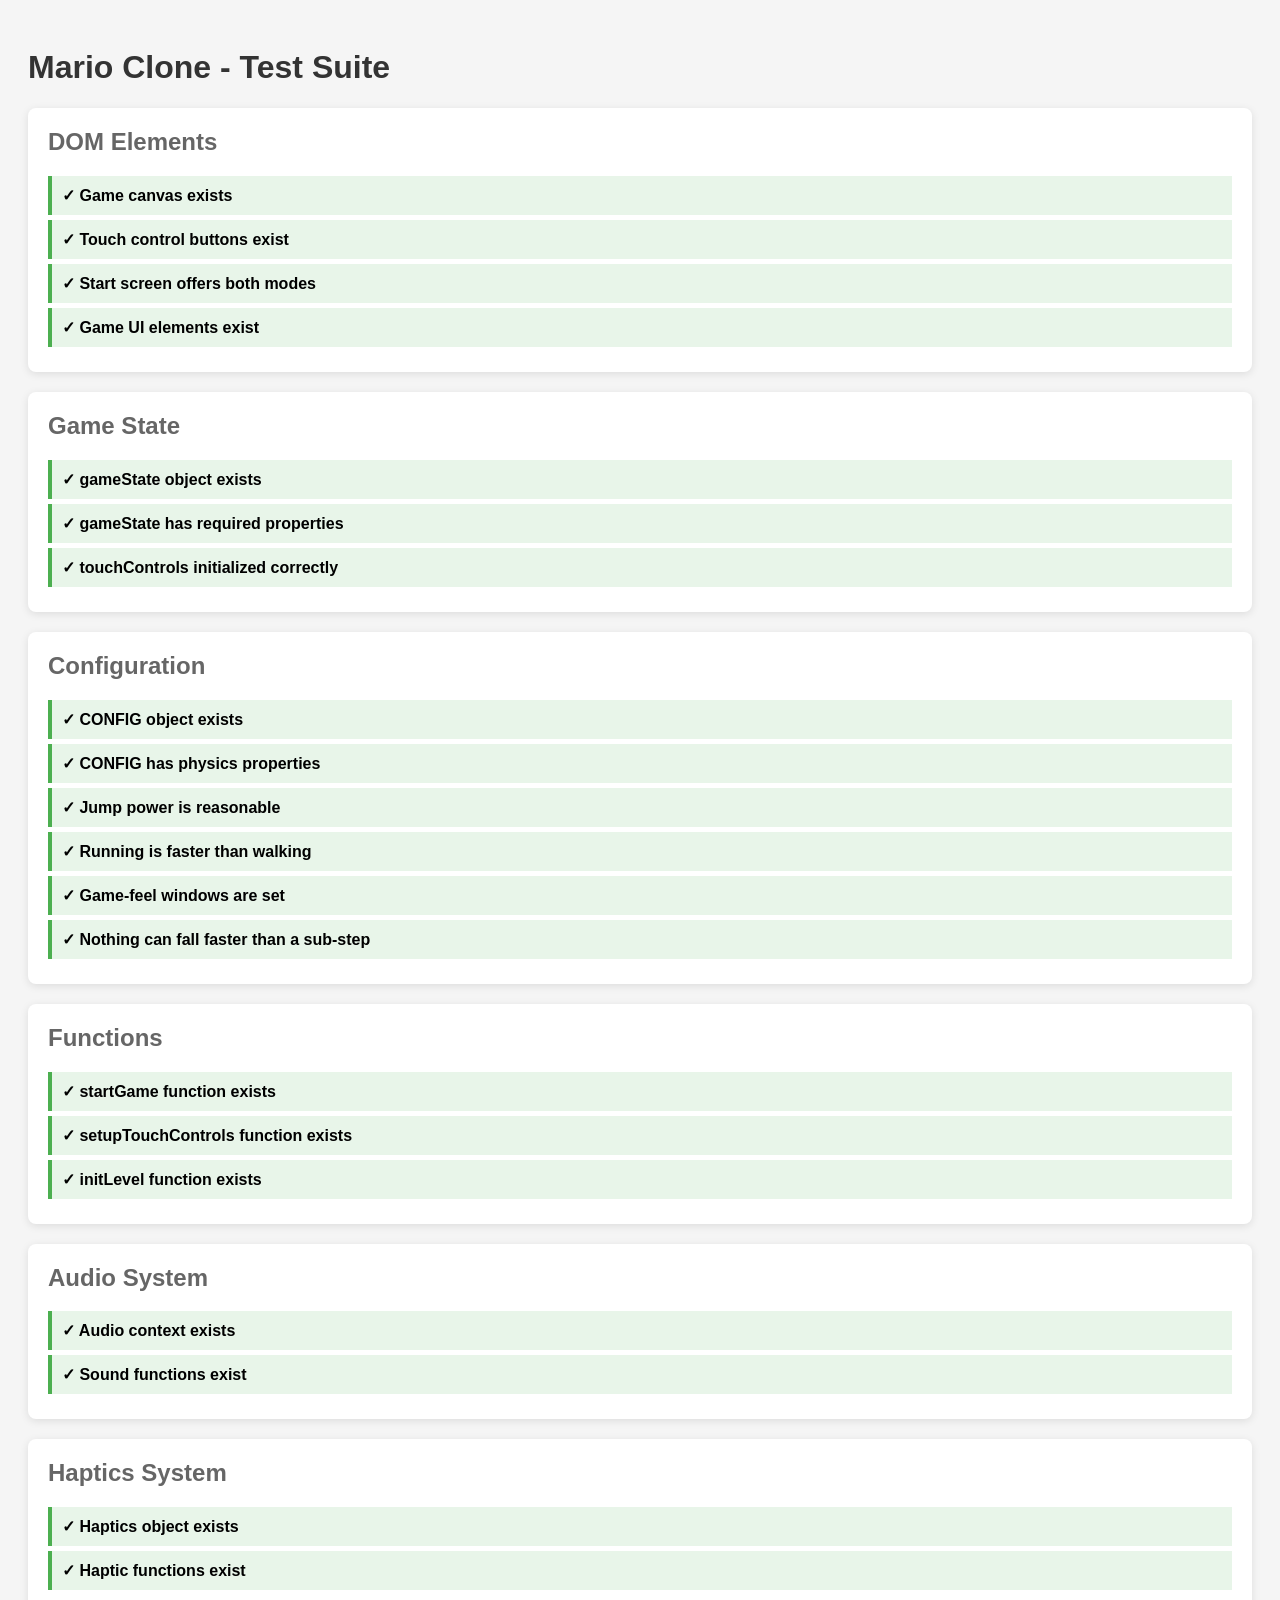
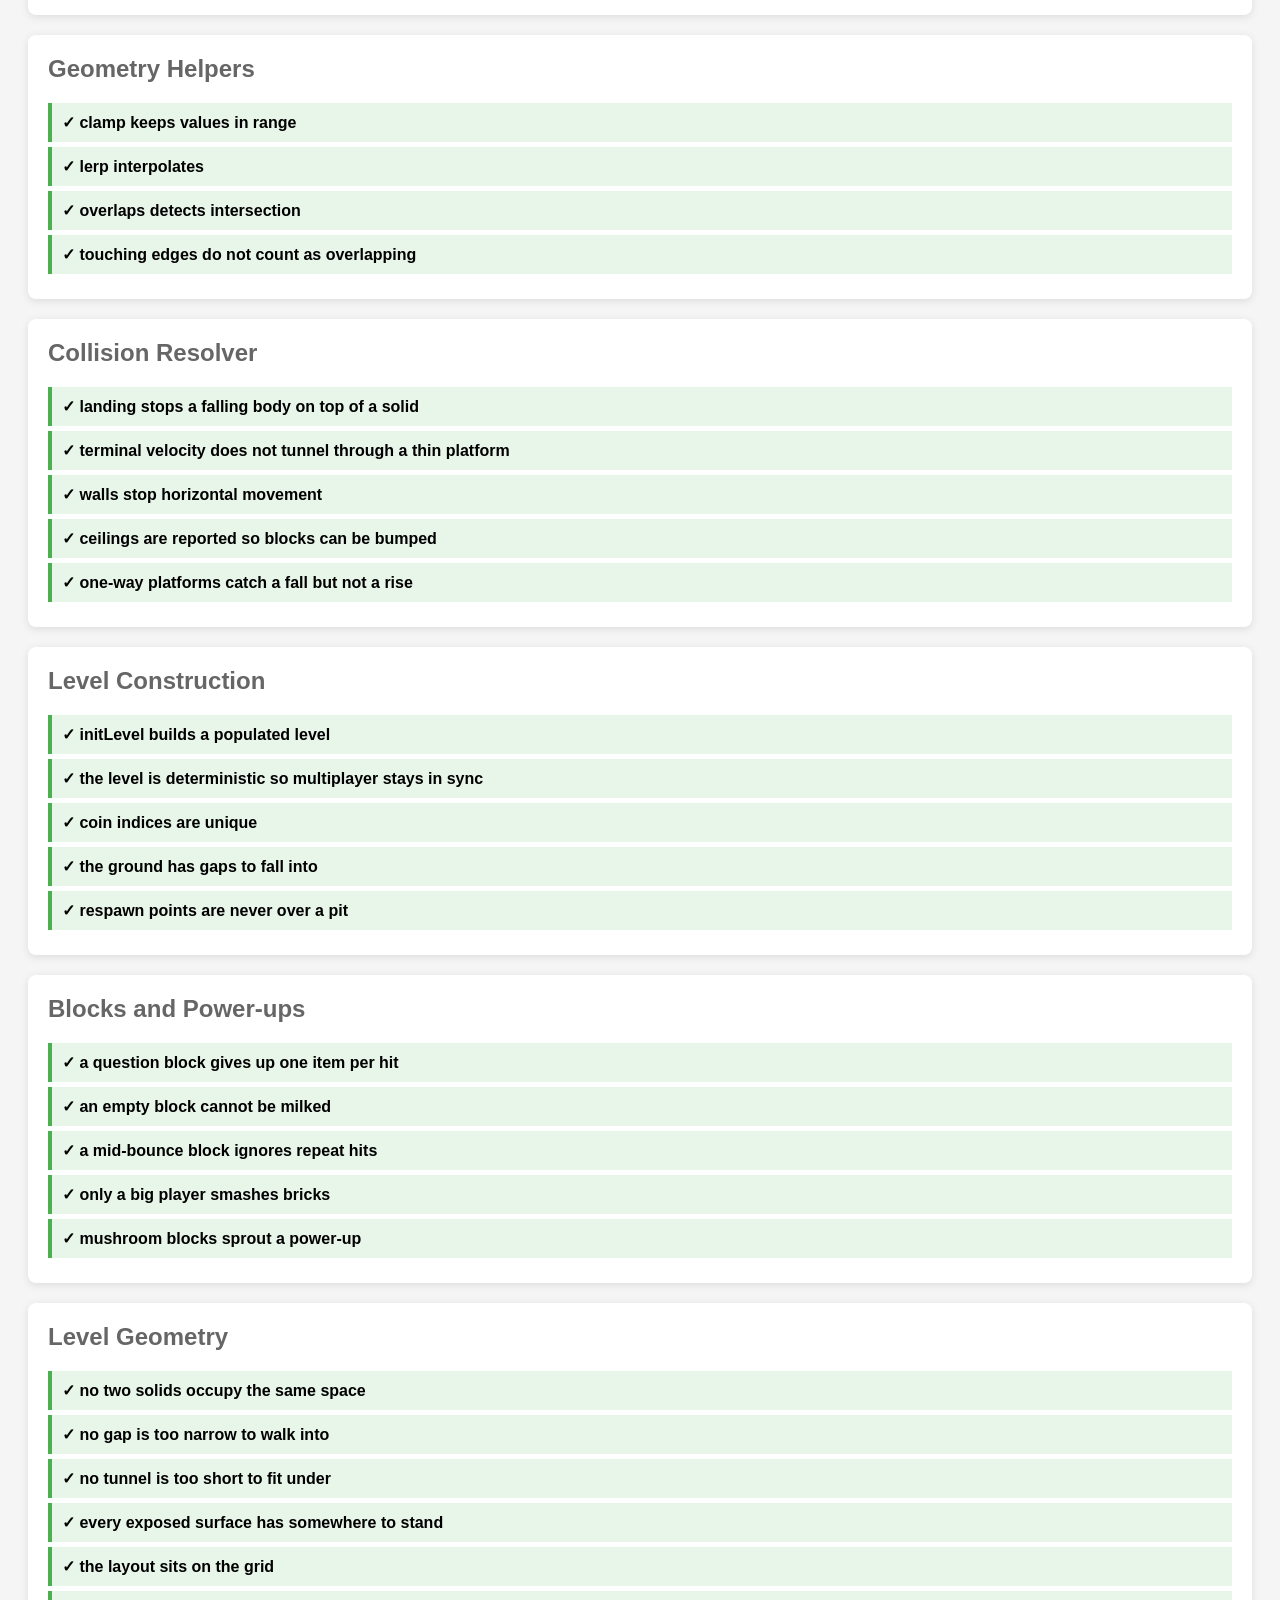
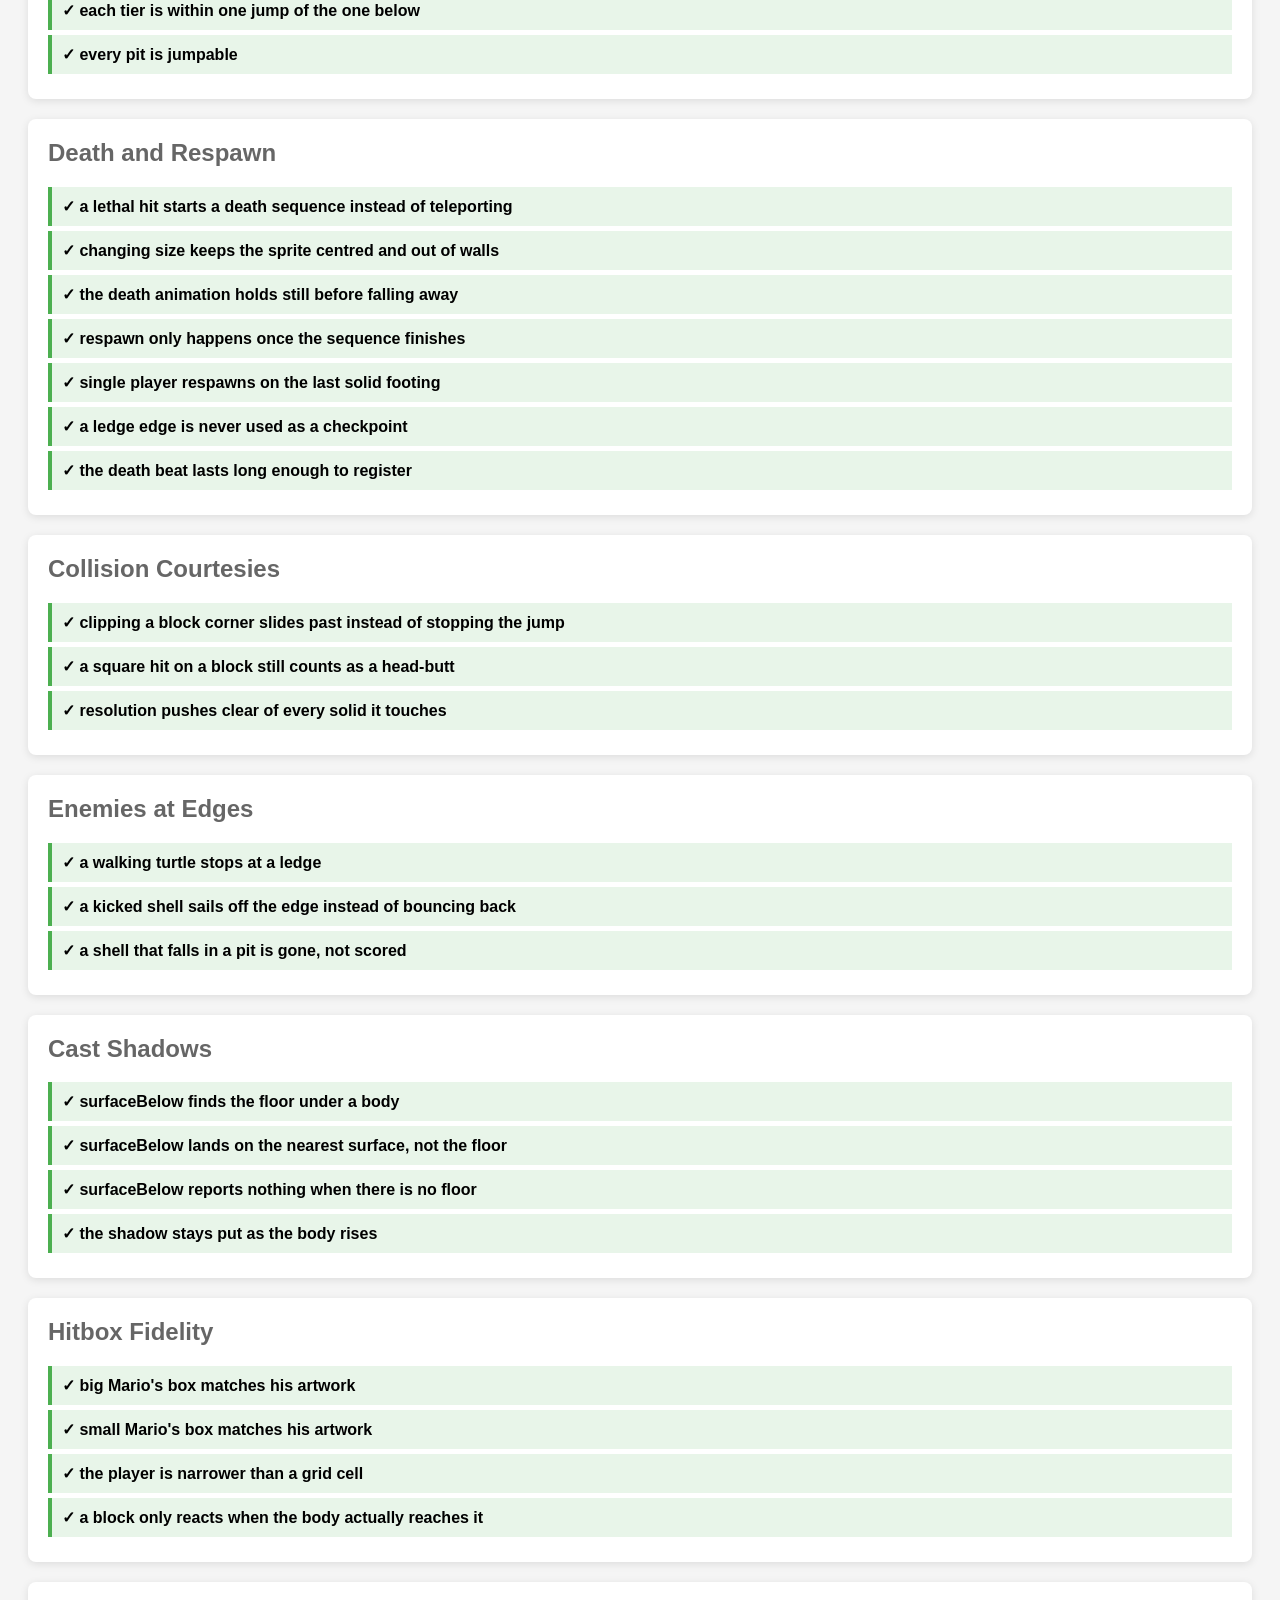
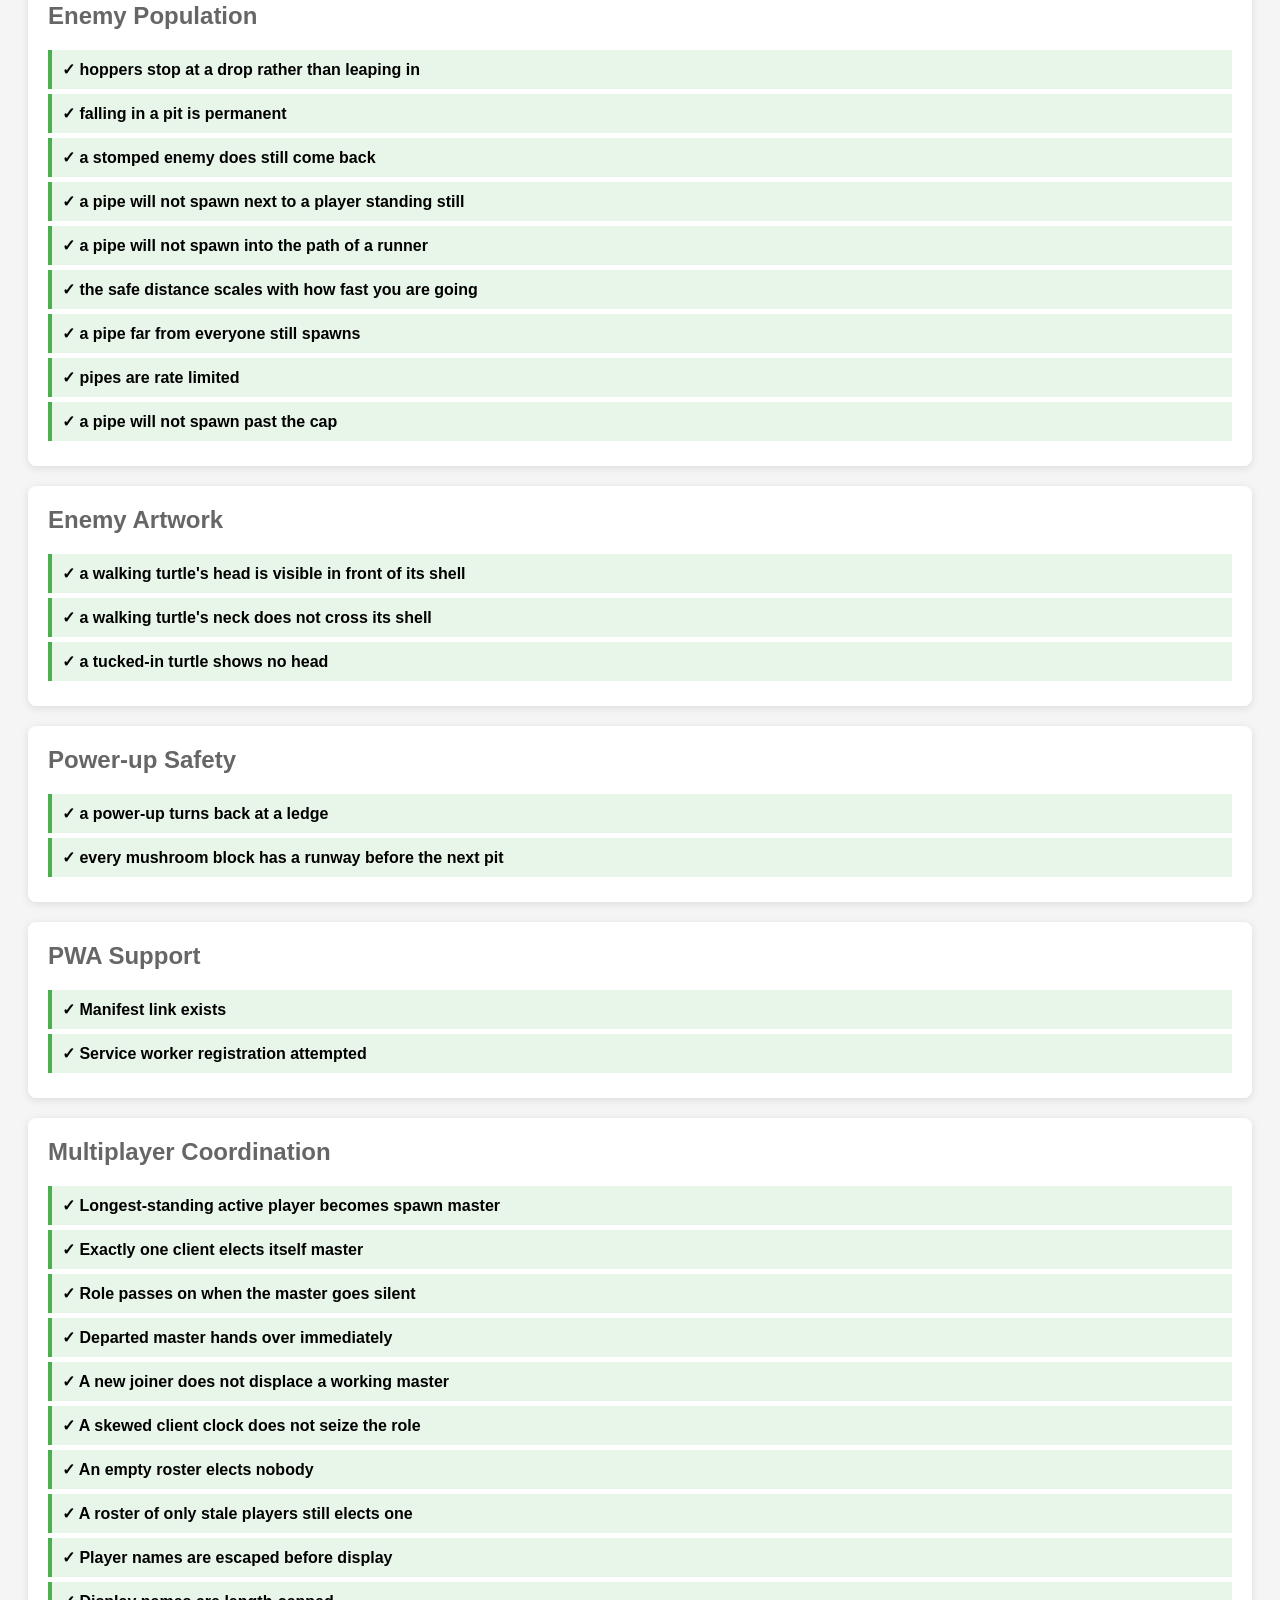
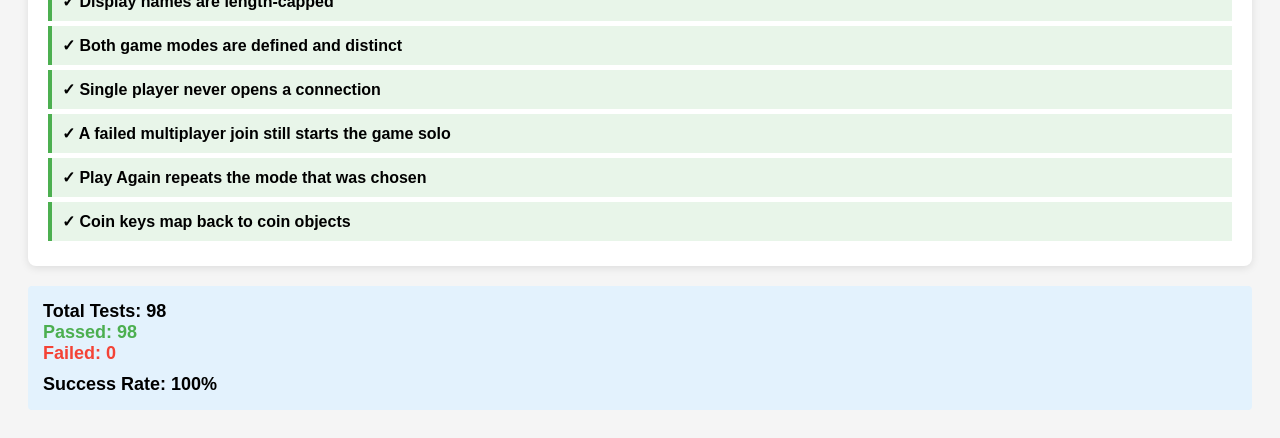
==== tests.html @ b7ccd1d7 "Choose single player or multiplayer on the start screen The game always tried to join a session when" ====
<!DOCTYPE html>
<html lang="en">
<head>
    <meta charset="UTF-8">
    <meta name="viewport" content="width=device-width, initial-scale=1.0">
    <title>Mario Clone - Tests</title>
    <link rel="manifest" href="manifest.json">
    <style>
        body {
            font-family: Arial, sans-serif;
            padding: 20px;
            background: #f5f5f5;
        }
        .test-suite {
            background: white;
            border-radius: 8px;
            padding: 20px;
            margin-bottom: 20px;
            box-shadow: 0 2px 8px rgba(0,0,0,0.1);
        }
        .test-case {
            padding: 10px;
            margin: 5px 0;
            border-left: 4px solid #ccc;
            background: #f9f9f9;
        }
        .test-case.pass {
            border-left-color: #4caf50;
            background: #e8f5e9;
        }
        .test-case.fail {
            border-left-color: #f44336;
            background: #ffebee;
        }
        .test-case.pending {
            border-left-color: #ff9800;
            background: #fff3e0;
        }
        h1 { color: #333; }
        h2 { color: #666; margin-top: 0; }
        .summary {
            font-size: 18px;
            font-weight: bold;
            margin-top: 20px;
            padding: 15px;
            background: #e3f2fd;
            border-radius: 4px;
        }
        .error-details {
            color: #c62828;
            font-size: 12px;
            margin-top: 5px;
            font-family: monospace;
        }
    </style>
</head>
<body>
    <h1>Mario Clone - Test Suite</h1>
    <div id="test-results"></div>

    <script>
        const testResults = [];

        class TestRunner {
            constructor(suiteName) {
                this.suiteName = suiteName;
                this.tests = [];
            }

            test(name, fn) {
                this.tests.push({ name, fn });
            }

            async run() {
                console.log(`\n=== Running ${this.suiteName} ===`);
                const results = [];

                for (const test of this.tests) {
                    try {
                        await test.fn();
                        results.push({ name: test.name, status: 'pass' });
                        console.log(`✓ ${test.name}`);
                    } catch (error) {
                        results.push({ name: test.name, status: 'fail', error: error.message });
                        console.error(`✗ ${test.name}: ${error.message}`);
                    }
                }

                return { suite: this.suiteName, results };
            }
        }

        function assert(condition, message) {
            if (!condition) {
                throw new Error(message || 'Assertion failed');
            }
        }

        function assertEqual(actual, expected, message) {
            if (actual !== expected) {
                throw new Error(message || `Expected ${expected}, got ${actual}`);
            }
        }

        // Test Suite 1: DOM Elements
        const domTests = new TestRunner('DOM Elements');

        domTests.test('Game canvas exists', () => {
            const canvas = document.getElementById('gameCanvas');
            assert(canvas, 'Canvas element not found');
            assert(canvas.tagName === 'CANVAS', 'Element is not a canvas');
        });

        domTests.test('Touch control buttons exist', () => {
            const leftBtn = document.getElementById('btn-left');
            const rightBtn = document.getElementById('btn-right');
            const jumpBtn = document.getElementById('btn-jump');

            assert(leftBtn, 'Left button not found');
            assert(rightBtn, 'Right button not found');
            assert(jumpBtn, 'Jump button not found');
        });

        domTests.test('Start screen offers both modes', () => {
            const startScreen = document.getElementById('start-screen');
            const multiplayerBtn = document.getElementById('multiplayer-btn');
            const singlePlayerBtn = document.getElementById('single-player-btn');

            assert(startScreen, 'Start screen not found');
            assert(multiplayerBtn, 'Multiplayer button not found');
            assert(singlePlayerBtn, 'Single player button not found');
        });

        domTests.test('Game UI elements exist', () => {
            const score = document.getElementById('score');
            const coins = document.getElementById('coins');
            const lives = document.getElementById('lives');

            assert(score, 'Score element not found');
            assert(coins, 'Coins element not found');
            assert(lives, 'Lives element not found');
        });

        // Test Suite 2: Game State
        const gameStateTests = new TestRunner('Game State');

        gameStateTests.test('gameState object exists', () => {
            assert(typeof gameState !== 'undefined', 'gameState not defined');
            assert(typeof gameState === 'object', 'gameState is not an object');
        });

        gameStateTests.test('gameState has required properties', () => {
            assert('running' in gameState, 'gameState missing running property');
            assert('score' in gameState, 'gameState missing score property');
            assert('coins' in gameState, 'gameState missing coins property');
            assert('lives' in gameState, 'gameState missing lives property');
            assert('touchControls' in gameState, 'gameState missing touchControls property');
        });

        gameStateTests.test('touchControls initialized correctly', () => {
            assert('left' in gameState.touchControls, 'touchControls missing left');
            assert('right' in gameState.touchControls, 'touchControls missing right');
            assert('jump' in gameState.touchControls, 'touchControls missing jump');
        });

        // Test Suite 3: Configuration
        const configTests = new TestRunner('Configuration');

        configTests.test('CONFIG object exists', () => {
            assert(typeof CONFIG !== 'undefined', 'CONFIG not defined');
        });

        configTests.test('CONFIG has physics properties', () => {
            assert('GRAVITY' in CONFIG, 'CONFIG missing GRAVITY');
            assert('JUMP_POWER' in CONFIG, 'CONFIG missing JUMP_POWER');
            assert('MOVE_SPEED' in CONFIG, 'CONFIG missing MOVE_SPEED');
        });

        configTests.test('Jump power is reasonable', () => {
            assert(CONFIG.JUMP_POWER < 0, 'Jump power should be negative');
            assert(CONFIG.JUMP_POWER >= -15, 'Jump power too large');
        });

        configTests.test('Running is faster than walking', () => {
            assert(CONFIG.RUN_SPEED > CONFIG.MOVE_SPEED, 'RUN_SPEED should exceed MOVE_SPEED');
        });

        configTests.test('Game-feel windows are set', () => {
            assert(CONFIG.COYOTE_TIME > 0, 'CONFIG missing coyote time');
            assert(CONFIG.JUMP_BUFFER > 0, 'CONFIG missing jump buffer');
            assert(CONFIG.JUMP_CUT > 0 && CONFIG.JUMP_CUT < 1, 'JUMP_CUT should be a fraction');
        });

        configTests.test('Nothing can fall faster than a sub-step', () => {
            // Sub-stepped movement is what stops entities tunnelling through
            // thin platforms, so terminal velocity must stay within reach of it.
            assert(CONFIG.MAX_FALL_SPEED > 0, 'MAX_FALL_SPEED must be positive');
            assert(CONFIG.MAX_FALL_SPEED < 100, 'MAX_FALL_SPEED implausibly large');
        });

        // Test Suite 4: Functions
        const functionTests = new TestRunner('Functions');

        functionTests.test('startGame function exists', () => {
            assert(typeof startGame === 'function', 'startGame is not a function');
        });

        functionTests.test('setupTouchControls function exists', () => {
            assert(typeof setupTouchControls === 'function', 'setupTouchControls is not a function');
        });

        functionTests.test('initLevel function exists', () => {
            assert(typeof initLevel === 'function', 'initLevel is not a function');
        });

        // Test Suite 5: Audio
        const audioTests = new TestRunner('Audio System');

        audioTests.test('Audio context exists', () => {
            assert(typeof audioContext !== 'undefined', 'audioContext not defined');
        });

        audioTests.test('Sound functions exist', () => {
            assert(typeof sounds === 'object', 'sounds object not found');
            assert(typeof sounds.jump === 'function', 'jump sound not found');
            assert(typeof sounds.coin === 'function', 'coin sound not found');
        });

        // Test Suite 6: Haptics
        const hapticTests = new TestRunner('Haptics System');

        hapticTests.test('Haptics object exists', () => {
            assert(typeof haptics === 'object', 'haptics object not found');
        });

        hapticTests.test('Haptic functions exist', () => {
            assert(typeof haptics.light === 'function', 'light haptic not found');
            assert(typeof haptics.medium === 'function', 'medium haptic not found');
            assert(typeof haptics.heavy === 'function', 'heavy haptic not found');
        });

        // Test Suite 7: Geometry helpers
        const mathTests = new TestRunner('Geometry Helpers');

        mathTests.test('clamp keeps values in range', () => {
            assertEqual(clamp(5, 0, 10), 5);
            assertEqual(clamp(-5, 0, 10), 0);
            assertEqual(clamp(15, 0, 10), 10);
        });

        mathTests.test('lerp interpolates', () => {
            assertEqual(lerp(0, 10, 0), 0);
            assertEqual(lerp(0, 10, 1), 10);
            assertEqual(lerp(0, 10, 0.5), 5);
        });

        mathTests.test('overlaps detects intersection', () => {
            const a = { x: 0, y: 0, width: 10, height: 10 };
            assert(overlaps(a, { x: 5, y: 5, width: 10, height: 10 }), 'should overlap');
            assert(!overlaps(a, { x: 20, y: 0, width: 10, height: 10 }), 'should not overlap');
        });

        mathTests.test('touching edges do not count as overlapping', () => {
            // Standing flush against a wall must not read as being inside it.
            const a = { x: 0, y: 0, width: 10, height: 10 };
            assert(!overlaps(a, { x: 10, y: 0, width: 10, height: 10 }), 'flush edges overlap');
        });

        // Test Suite 8: Collision resolver
        const collisionTests = new TestRunner('Collision Resolver');

        const makeSolid = (x, y, w, h, oneWay = false) => ({ x, y, width: w, height: h, oneWay });
        const makeBody = (x, y, vx, vy) => ({
            x, y, width: 20, height: 20, velocityX: vx, velocityY: vy, onGround: false,
        });

        collisionTests.test('landing stops a falling body on top of a solid', () => {
            const floor = makeSolid(0, 100, 200, 20);
            const body = makeBody(50, 60, 0, 30);
            moveAndCollide(body, { solids: [floor] });
            assertEqual(body.y + body.height, 100, 'body should rest on the floor');
            assertEqual(body.velocityY, 0, 'vertical speed should be cancelled');
            assert(body.onGround, 'body should report standing');
        });

        collisionTests.test('terminal velocity does not tunnel through a thin platform', () => {
            // Falling far faster than the platform is thick: the sub-stepped
            // resolver has to catch it rather than skip past it.
            const thin = makeSolid(0, 300, 200, 8);
            const body = makeBody(50, 0, 0, 0);
            for (let i = 0; i < 60 && !body.onGround; i++) {
                body.velocityY = CONFIG.MAX_FALL_SPEED * 4;
                moveAndCollide(body, { solids: [thin] });
            }
            assert(body.onGround, 'body never landed');
            assertEqual(body.y + body.height, 300, 'body fell straight through');
        });

        collisionTests.test('walls stop horizontal movement', () => {
            const wall = makeSolid(100, 0, 20, 200);
            const body = makeBody(50, 50, 0, 0);
            let hit;
            for (let i = 0; i < 20; i++) {
                body.velocityX = 6;
                hit = moveAndCollide(body, { solids: [wall] });
            }
            assertEqual(hit.hitWall, 1, 'should report a right-hand wall hit');
            assertEqual(body.x + body.width, 100, 'body should stop at the wall');
        });

        collisionTests.test('ceilings are reported so blocks can be bumped', () => {
            const ceiling = makeSolid(0, 0, 200, 20);
            const body = makeBody(50, 40, 0, -30);
            const hit = moveAndCollide(body, { solids: [ceiling] });
            assert(hit.ceiling === ceiling, 'ceiling not reported');
            assertEqual(body.y, 20, 'body should be pushed below the ceiling');
        });

        collisionTests.test('one-way platforms catch a fall but not a rise', () => {
            const cloud = makeSolid(0, 100, 200, 10, true);

            const rising = makeBody(50, 150, 0, 0);
            for (let i = 0; i < 10; i++) {
                rising.velocityY = -12;
                moveAndCollide(rising, { solids: [cloud] });
            }
            assert(rising.y + rising.height < 100, 'rising body should pass through');

            const falling = makeBody(50, 40, 0, 0);
            for (let i = 0; i < 20 && !falling.onGround; i++) {
                falling.velocityY = 12;
                moveAndCollide(falling, { solids: [cloud] });
            }
            assertEqual(falling.y + falling.height, 100, 'falling body should land on it');
        });

        // Test Suite 9: Level construction
        const levelTests = new TestRunner('Level Construction');

        levelTests.test('initLevel builds a populated level', () => {
            initLevel();
            assert(platforms.length > 10, 'not enough platforms');
            assert(blocks.length > 0, 'no blocks');
            assert(coins.length > 0, 'no coins');
            assert(portals.length > 0, 'no enemy pipes');
            assert(enemies.length > 0, 'no enemies in single player');
            assert(flagpole, 'no flagpole in single player');
        });

        levelTests.test('the level is deterministic so multiplayer stays in sync', () => {
            initLevel();
            const first = coins.map(c => `${Math.round(c.x)},${Math.round(c.y)}`).join('|');
            initLevel();
            const second = coins.map(c => `${Math.round(c.x)},${Math.round(c.y)}`).join('|');
            assertEqual(first, second, 'coin layout differs between builds');
        });

        levelTests.test('coin indices are unique', () => {
            initLevel();
            const seen = new Set(coins.map(c => c.index));
            assertEqual(seen.size, coins.length, 'duplicate coin indices would break Firebase claims');
        });

        levelTests.test('the ground has gaps to fall into', () => {
            initLevel();
            const ground = platforms.filter(p => p.variant === 'ground').sort((a, b) => a.x - b.x);
            assert(ground.length > 1, 'ground should be split into segments');
            const hasGap = ground.some((seg, i) => i > 0 && seg.x > ground[i - 1].x + ground[i - 1].width);
            assert(hasGap, 'no pits found in the level');
        });

        levelTests.test('respawn points are never over a pit', () => {
            initLevel();
            for (let i = 0; i < 40; i++) {
                const spot = player.getRandomRespawnLocation();
                const supported = platforms.some(p =>
                    spot.x + player.width > p.x && spot.x < p.x + p.width && p.y >= spot.y);
                assert(supported, `respawn at ${Math.round(spot.x)} has nothing below it`);
            }
        });

        // Test Suite 10: Blocks and power-ups
        const blockTests = new TestRunner('Blocks and Power-ups');

        blockTests.test('a question block gives up one item per hit', () => {
            initLevel();
            const block = new Block(0, 0, 'question', 'coin', 2);
            const big = { health: 2 };
            block.onBump(big);
            assertEqual(block.count, 1, 'first hit should spend one item');
            block.bump = 0; block.bumpVelocity = 0;   // let the animation finish
            block.onBump(big);
            assertEqual(block.count, 0, 'second hit should empty it');
            assert(block.used, 'an empty block should look spent');
        });

        blockTests.test('an empty block cannot be milked', () => {
            const block = new Block(0, 0, 'question', 'coin', 1);
            const big = { health: 2 };
            block.onBump(big);
            block.bump = 0; block.bumpVelocity = 0;
            const before = gameState.score;
            block.onBump(big);
            assertEqual(gameState.score, before, 'a spent block still paid out');
        });

        blockTests.test('a mid-bounce block ignores repeat hits', () => {
            const block = new Block(0, 0, 'question', 'coin', 3);
            const big = { health: 2 };
            block.onBump(big);
            block.onBump(big);            // same jump, no animation reset
            assertEqual(block.count, 2, 'one jump should count as one hit');
        });

        blockTests.test('only a big player smashes bricks', () => {
            const brick = new Block(0, 0, 'brick', null);
            brick.onBump({ health: 1 });
            assert(!brick.destroyed, 'small player should not smash a brick');
            brick.bump = 0; brick.bumpVelocity = 0;
            brick.onBump({ health: 2 });
            assert(brick.destroyed, 'big player should smash a brick');
        });

        blockTests.test('mushroom blocks sprout a power-up', () => {
            initLevel();
            const before = powerUps.length;
            new Block(100, 100, 'question', 'mushroom', 1).onBump({ health: 1 });
            assert(powerUps.length === before + 1, 'no power-up appeared');
        });

        // Test Suite 11: Level geometry
        // Hand-placed levels drift into 20 and 30px slots that look like
        // openings but are too tight to walk into. These checks keep the
        // layout honest: everything sits on the grid, and every gap is either
        // genuinely passable or genuinely solid.
        const geometryTests = new TestRunner('Level Geometry');

        function levelSolids() {
            initLevel();
            rebuildSolids();
            return solidCache.slice();
        }

        const describe = s => `${s.variant || s.type || 'pipe'}@(${Math.round(s.x)},${Math.round(s.y)})`;

        geometryTests.test('no two solids occupy the same space', () => {
            const solids = levelSolids();
            const clashes = [];
            for (let i = 0; i < solids.length; i++) {
                for (let j = i + 1; j < solids.length; j++) {
                    if (overlaps(solids[i], solids[j])) {
                        clashes.push(`${describe(solids[i])} / ${describe(solids[j])}`);
                    }
                }
            }
            assert(clashes.length === 0, `overlapping solids: ${clashes.slice(0, 3).join(', ')}`);
        });

        geometryTests.test('no gap is too narrow to walk into', () => {
            const solids = levelSolids();
            const width = CONFIG.PLAYER_SIZE;
            const bad = [];
            for (let i = 0; i < solids.length; i++) {
                for (let j = i + 1; j < solids.length; j++) {
                    const a = solids[i], b = solids[j];
                    if (!(a.y < b.y + b.height && a.y + a.height > b.y)) continue;
                    const left = a.x < b.x ? a : b;
                    const right = a.x < b.x ? b : a;
                    const gap = right.x - (left.x + left.width);
                    if (gap <= 0 || gap >= width) continue;
                    const y0 = Math.max(a.y, b.y), y1 = Math.min(a.y + a.height, b.y + b.height);
                    const filled = solids.some(s => s !== a && s !== b &&
                        s.x < right.x && s.x + s.width > left.x + left.width &&
                        s.y < y1 && s.y + s.height > y0);
                    if (!filled) bad.push(`${Math.round(gap)}px at ${describe(left)}`);
                }
            }
            assert(bad.length === 0, `unwalkable slots: ${bad.slice(0, 3).join(', ')}`);
        });

        geometryTests.test('no tunnel is too short to fit under', () => {
            const solids = levelSolids();
            const height = CONFIG.PLAYER_SIZE;
            const bad = [];
            for (let i = 0; i < solids.length; i++) {
                for (let j = i + 1; j < solids.length; j++) {
                    const a = solids[i], b = solids[j];
                    if (!(a.x < b.x + b.width && a.x + a.width > b.x)) continue;
                    const top = a.y < b.y ? a : b;
                    const bottom = a.y < b.y ? b : a;
                    const gap = bottom.y - (top.y + top.height);
                    if (gap <= 0 || gap >= height) continue;
                    const x0 = Math.max(a.x, b.x), x1 = Math.min(a.x + a.width, b.x + b.width);
                    const filled = solids.some(s => s !== a && s !== b &&
                        s.x < x1 && s.x + s.width > x0 &&
                        s.y < bottom.y && s.y + s.height > top.y + top.height);
                    if (!filled) bad.push(`${Math.round(gap)}px under ${describe(top)}`);
                }
            }
            assert(bad.length === 0, `crawlspaces: ${bad.slice(0, 3).join(', ')}`);
        });

        geometryTests.test('every exposed surface has somewhere to stand', () => {
            const solids = levelSolids();
            const size = CONFIG.PLAYER_SIZE;
            const bad = [];
            for (const surface of solids) {
                if (surface.y > CONFIG.WORLD_HEIGHT || surface.width < 8) continue;
                // A block buried under the next stair has no exposed top.
                const buried = solids.some(s => s !== surface &&
                    s.x <= surface.x && s.x + s.width >= surface.x + surface.width &&
                    Math.abs(s.y + s.height - surface.y) < 1);
                if (buried) continue;

                let free = 0;
                for (let bx = surface.x - size + 4; bx <= surface.x + surface.width - 4; bx += 4) {
                    if (bx + size <= surface.x || bx >= surface.x + surface.width) continue;
                    const body = { x: bx, y: surface.y - size, width: size, height: size };
                    if (!solids.some(s => s !== surface && overlaps(body, s))) free++;
                }
                if (free === 0) bad.push(describe(surface));
            }
            assert(bad.length === 0, `nowhere to stand on: ${bad.slice(0, 3).join(', ')}`);
        });

        geometryTests.test('the layout sits on the grid', () => {
            initLevel();
            const offGrid = [...platforms, ...blocks]
                .filter(s => s.variant !== 'cloud')
                .filter(s => s.x % GRID !== 0 || s.width % GRID !== 0)
                .map(describe);
            assert(offGrid.length === 0, `off-grid: ${offGrid.slice(0, 3).join(', ')}`);
        });

        geometryTests.test('each tier is within one jump of the one below', () => {
            initLevel();
            // Measured jump height is ~158px; keep a margin so the level is
            // never gated behind a pixel-perfect running jump.
            const rise = 158;
            const heights = [TIER.ground, TIER.low, TIER.mid, TIER.high];
            for (let i = 1; i < heights.length; i++) {
                const climb = heights[i - 1] - heights[i];
                assert(climb < rise - 20, `tier ${i} needs a ${climb}px climb, jump clears ${rise}px`);
            }
        });

        geometryTests.test('every pit is jumpable', () => {
            initLevel();
            const ground = platforms.filter(p => p.variant === 'ground').sort((a, b) => a.x - b.x);
            // A running jump hangs for roughly 50 frames at 7.2px/frame.
            const reach = 50 * CONFIG.RUN_SPEED * 0.75;
            for (let i = 1; i < ground.length; i++) {
                const gap = ground[i].x - (ground[i - 1].x + ground[i - 1].width);
                assert(gap > 0, 'ground segments should not touch');
                assert(gap < reach, `a ${gap}px pit is wider than a ${Math.round(reach)}px jump`);
            }
        });

        // Test Suite 12: Death and respawn
        const deathTests = new TestRunner('Death and Respawn');

        deathTests.test('a lethal hit starts a death sequence instead of teleporting', () => {
            initLevel();
            player.health = 1;                 // shrinking recentres the box
            player.setInvulnerable(false);
            const spot = { x: player.x, y: player.y };
            player.hit();
            assert(player.dying, 'player should be dying');
            assertEqual(Math.round(player.x), Math.round(spot.x), 'player should not move on the hit frame');
        });

        deathTests.test('changing size keeps the sprite centred and out of walls', () => {
            initLevel();
            rebuildSolids();
            player.health = 2;
            const bigCentre = player.x + player.width / 2;
            player.health = 1;
            assertEqual(Math.round(player.x + player.width / 2), Math.round(bigCentre),
                'shrinking should keep the same centre');
            player.health = 2;
            assertEqual(Math.round(player.x + player.width / 2), Math.round(bigCentre),
                'growing should return to the same centre');

            // Growing hard against a wall must not leave the player inside it.
            const wall = blocks.find(b => b.type === 'solid' && !b.destroyed);
            player.health = 1;
            player.x = wall.x - player.width;          // flush against its left face
            player.y = wall.y;
            player.health = 2;
            assert(!solidCache.some(s => !s.oneWay && overlaps(player, s)),
                'growing next to a wall should push the player clear');
        });

        deathTests.test('the death animation holds still before falling away', () => {
            initLevel();
            player.health = 1;
            player.setInvulnerable(false);
            const startY = player.y;
            player.hit();
            for (let i = 0; i < CONFIG.DEATH_FREEZE - 1; i++) player.updateDeath();
            assertEqual(Math.round(player.y), Math.round(startY), 'body should hang still at first');
            for (let i = 0; i < 12; i++) player.updateDeath();
            assert(player.y < startY, 'body should pop upward after the pause');
        });

        deathTests.test('respawn only happens once the sequence finishes', () => {
            initLevel();
            gameState.lives = 3;
            player.health = 1;
            player.setInvulnerable(false);
            player.hit();
            assertEqual(gameState.lives, 2, 'a life is spent immediately');
            let guard = 0;
            while (player.dying && guard++ < 400) player.updateDeath();
            assert(!player.dying, 'death sequence should end');
            assert(player.health === 2, 'player returns at full size');
            assert(player.controlLock > 0, 'player gets a moment before control returns');
            assert(player.invulnerable, 'player returns briefly invulnerable');
        });

        deathTests.test('single player respawns on the last solid footing', () => {
            initLevel();
            gameState.lives = 3;
            // Walk the player onto a known patch of ground and let it register.
            const seg = platforms.filter(p => p.variant === 'ground')[1];
            player.x = seg.x + 200;
            player.y = seg.y - player.height;
            player.recordSafeGround(seg);

            player.health = 1;
            player.setInvulnerable(false);
            player.hit();
            let guard = 0;
            while (player.dying && guard++ < 400) player.updateDeath();

            assertEqual(Math.round(player.x), Math.round(seg.x + 200), 'respawn should return to the checkpoint');
            assertEqual(Math.round(player.y + player.height), Math.round(seg.y), 'respawn should be on the ground');
        });

        deathTests.test('a ledge edge is never used as a checkpoint', () => {
            initLevel();
            const seg = platforms.filter(p => p.variant === 'ground')[0];
            player.safeGround = null;
            player.x = seg.x + seg.width - player.width;   // right on the lip of the pit
            player.y = seg.y - player.height;
            player.recordSafeGround(seg);
            assert(!player.safeGround, 'the very edge of a ledge should not be a checkpoint');
        });

        deathTests.test('the death beat lasts long enough to register', () => {
            // Roughly a second and a half: long enough to see what happened.
            const frames = CONFIG.DEATH_FREEZE + CONFIG.DEATH_FALL;
            assert(frames >= 90, `death lasts only ${frames} frames`);
            assert(CONFIG.RESPAWN_READY >= 30, 'respawn grace is too short to be noticed');
        });

        // Test Suite 13: Collision courtesies
        const courtesyTests = new TestRunner('Collision Courtesies');

        courtesyTests.test('clipping a block corner slides past instead of stopping the jump', () => {
            const block = { x: 100, y: 0, width: 40, height: 40, oneWay: false };
            // Rising with only 6px of the body caught under the block's edge
            const body = { x: 66, y: 44, width: 40, height: 40, velocityX: 0, velocityY: -12, onGround: false };
            const hit = moveAndCollide(body, { solids: [block], cornerCorrection: CONFIG.CORNER_CORRECTION });
            assert(!hit.ceiling, 'a clipped corner should not count as a head-butt');
            assert(body.y < 44, 'the jump should keep rising');
            assert(body.x + body.width <= block.x + 0.5,
                `the body should be nudged clear of the block (right edge ${Math.round(body.x + body.width)})`);
        });

        courtesyTests.test('a square hit on a block still counts as a head-butt', () => {
            const block = { x: 100, y: 0, width: 40, height: 40, oneWay: false };
            const body = { x: 110, y: 44, width: 40, height: 40, velocityX: 0, velocityY: -12, onGround: false };
            const hit = moveAndCollide(body, { solids: [block], cornerCorrection: CONFIG.CORNER_CORRECTION });
            assert(hit.ceiling === block, 'a solid hit should report the ceiling');
            assertEqual(body.y, 40, 'the body should stop below the block');
        });

        courtesyTests.test('resolution pushes clear of every solid it touches', () => {
            // Two blocks side by side: stopping at the first used to leave the
            // body still embedded in the second.
            const a = { x: 100, y: 100, width: 40, height: 40, oneWay: false };
            const b = { x: 140, y: 100, width: 40, height: 40, oneWay: false };
            const body = { x: 60, y: 100, width: 40, height: 40, velocityX: 0, velocityY: 0, onGround: false };
            for (let i = 0; i < 30; i++) { body.velocityX = 6; moveAndCollide(body, { solids: [a, b] }); }
            assert(!overlaps(body, a) && !overlaps(body, b), 'body ended up inside a solid');
            assertEqual(Math.round(body.x + body.width), 100, 'body should rest against the first block');
        });

        // Test Suite 14: Enemy behaviour at edges
        const edgeTests = new TestRunner('Enemies at Edges');

        edgeTests.test('a walking turtle stops at a ledge', () => {
            initLevel();
            const seg = platforms.filter(p => p.variant === 'ground')[0];
            const turtle = new TurtleEnemy(seg.x + seg.width - 60, seg.y - CONFIG.ENEMY_SIZE);
            turtle.velocityX = 2;                 // heading for the drop
            enemies.push(turtle);
            rebuildSolids();
            for (let i = 0; i < 90; i++) turtle.update();
            assert(turtle.velocityX < 0, 'a walking turtle should turn back from the edge');
            assert(turtle.y < CONFIG.WORLD_HEIGHT, 'a walking turtle should not fall in');
        });

        edgeTests.test('a kicked shell sails off the edge instead of bouncing back', () => {
            initLevel();
            const seg = platforms.filter(p => p.variant === 'ground')[0];
            const turtle = new TurtleEnemy(seg.x + seg.width - 120, seg.y - CONFIG.ENEMY_SIZE);
            enemies.push(turtle);
            rebuildSolids();

            turtle.inShell = true;
            turtle.kickShell(true);               // kicked to the right, toward the pit
            assert(turtle.isShellSliding, 'shell should be sliding');
            assert(!turtle.avoidsLedges(), 'a sliding shell should ignore ledges');

            const startX = turtle.x;
            for (let i = 0; i < 120 && turtle.alive; i++) turtle.update();
            assert(turtle.x > startX, 'the shell should keep travelling toward the drop');
            assert(!turtle.alive || turtle.y > seg.y, 'the shell should have gone over the edge');
        });

        edgeTests.test('a shell that falls in a pit is gone, not scored', () => {
            initLevel();
            const seg = platforms.filter(p => p.variant === 'ground')[0];
            const turtle = new TurtleEnemy(seg.x + seg.width - 60, seg.y - CONFIG.ENEMY_SIZE);
            enemies.push(turtle);
            rebuildSolids();
            turtle.inShell = true;
            turtle.kickShell(true);
            const scoreBefore = gameState.score;
            for (let i = 0; i < 240 && turtle.alive; i++) turtle.update();
            assert(!turtle.alive, 'the shell should be gone');
            assertEqual(gameState.score, scoreBefore, 'falling in a pit should not award points');
        });

        // Test Suite 15: Shadows
        const shadowTests = new TestRunner('Cast Shadows');

        // Finds ground with nothing stacked above it, so the tests measure the
        // shadow logic rather than whatever block happens to be overhead.
        function openGroundColumn() {
            initLevel();
            rebuildSolids();
            const ground = platforms.filter(p => p.variant === 'ground');
            for (const seg of ground) {
                for (let x = seg.x + 40; x < seg.x + seg.width - 80; x += 20) {
                    const column = { x, y: 0, width: 40, height: seg.y - 4 };
                    const blocked = solidCache.some(sol => sol !== seg && overlaps(column, sol));
                    if (!blocked) return { seg, x };
                }
            }
            return null;
        }

        shadowTests.test('surfaceBelow finds the floor under a body', () => {
            const spot = openGroundColumn();
            assert(spot, 'level should have at least one open column');
            const box = { x: spot.x, y: 100, width: 40, height: 40 };
            assertEqual(surfaceBelow(box), spot.seg.y, 'should find the ground below');
        });

        shadowTests.test('surfaceBelow lands on the nearest surface, not the floor', () => {
            initLevel();
            rebuildSolids();
            // Directly under a block row, the shadow belongs on the block.
            const block = blocks.find(b => !b.destroyed && b.y < GROUND_Y - 80);
            const box = { x: block.x + 4, y: block.y - 200, width: 32, height: 40 };
            assertEqual(surfaceBelow(box), block.y, 'shadow should fall on the block, not the ground');
        });

        shadowTests.test('surfaceBelow reports nothing when there is no floor', () => {
            initLevel();
            rebuildSolids();
            const saved = solidCache;
            try {
                solidCache = [{ x: 0, y: 500, width: 100, height: 40 }];
                assertEqual(surfaceBelow({ x: 200, y: 100, width: 40, height: 40 }), null,
                    'a body over open air should cast no shadow');
                assertEqual(surfaceBelow({ x: 20, y: 100, width: 40, height: 40 }), 500,
                    'a body over a floor should find it');
                assertEqual(surfaceBelow({ x: 20, y: 600, width: 40, height: 40 }), null,
                    'a surface above the body is not below it');
            } finally {
                solidCache = saved;
            }
        });

        shadowTests.test('the shadow stays put as the body rises', () => {
            const spot = openGroundColumn();
            const low = { x: spot.x, y: spot.seg.y - 40, width: 40, height: 40 };
            const high = { x: spot.x, y: spot.seg.y - 200, width: 40, height: 40 };
            // Both resolve to the same surface: the shadow does not travel with
            // the jump the way a sprite-attached one did.
            assertEqual(surfaceBelow(low), surfaceBelow(high), 'shadow target should not move with the jump');
            assertEqual(surfaceBelow(high), spot.seg.y, 'shadow should stay on the ground');
        });

        // Test Suite 16: Hitbox fidelity
        // The collision box was a flat 40 wide while the artwork is 28, so a
        // third of the player was invisible padding that still bumped blocks.
        // This renders the sprite and scans it, so the two cannot drift apart.
        const hitboxTests = new TestRunner('Hitbox Fidelity');

        function spriteBounds(big) {
            const BOX = 200, ox = 80, oy = 80;
            const c = document.createElement('canvas');
            c.width = BOX; c.height = BOX;
            const g = c.getContext('2d');
            const w = big ? CONFIG.PLAYER_WIDTH : CONFIG.SMALL_PLAYER_WIDTH;
            const h = big ? CONFIG.PLAYER_SIZE : CONFIG.SMALL_PLAYER_HEIGHT;

            drawMarioSprite(g, {
                x: ox, y: oy, width: w, height: h, big, direction: 1,
                palette: PLAYER_COLORS[0], alpha: 1, squash: 1,
                onGround: true, velocityY: 0, walkPhase: 0, moving: false, skidding: false,
            });

            const data = g.getImageData(0, 0, BOX, BOX).data;
            let minX = 1e9, maxX = -1e9;
            for (let y = 0; y < BOX; y++) {
                for (let x = 0; x < BOX; x++) {
                    if (data[(y * BOX + x) * 4 + 3] > 12) {
                        if (x < minX) minX = x;
                        if (x > maxX) maxX = x;
                    }
                }
            }
            return { left: minX - ox, right: (ox + w) - maxX, width: maxX - minX + 1, box: w };
        }

        hitboxTests.test('big Mario\'s box matches his artwork', () => {
            const b = spriteBounds(true);
            assert(Math.abs(b.left) <= 2, `${b.left}px of empty box on the left`);
            assert(Math.abs(b.right) <= 2, `${b.right}px of empty box on the right`);
        });

        hitboxTests.test('small Mario\'s box matches his artwork', () => {
            const b = spriteBounds(false);
            assert(Math.abs(b.left) <= 2, `${b.left}px of empty box on the left`);
            assert(Math.abs(b.right) <= 2, `${b.right}px of empty box on the right`);
        });

        hitboxTests.test('the player is narrower than a grid cell', () => {
            // A body as wide as the cell cannot fit through a one-cell gap
            // without pixel-perfect alignment.
            assert(CONFIG.PLAYER_WIDTH < GRID, 'player should fit inside a grid cell');
            assert(CONFIG.SMALL_PLAYER_WIDTH < CONFIG.PLAYER_WIDTH, 'small should be narrower than big');
        });

        hitboxTests.test('a block only reacts when the body actually reaches it', () => {
            initLevel();
            rebuildSolids();
            const block = blocks.find(b => b.type === 'question' && !b.used);
            const body = {
                x: block.x + block.width + 1,        // clear of the block, to its right
                y: block.y + block.height + 4,
                width: CONFIG.PLAYER_WIDTH, height: CONFIG.PLAYER_SIZE,
                velocityX: 0, velocityY: -12, onGround: false,
            };
            const hit = moveAndCollide(body, { solids: [block], cornerCorrection: CONFIG.CORNER_CORRECTION });
            assert(!hit.ceiling, 'a body beside the block should not bump it');
        });

        // Test Suite 17: Enemy population
        const populationTests = new TestRunner('Enemy Population');

        populationTests.test('hoppers stop at a drop rather than leaping in', () => {
            const hopper = new JumpingEnemy(0, 0);
            assert(hopper.avoidsLedges(), 'jumping enemies should respect ledges');
        });

        populationTests.test('falling in a pit is permanent', () => {
            initLevel();
            rebuildSolids();
            const e = enemies[0];
            e.alive = true;
            e.despawn();
            assert(!e.alive, 'the enemy should be gone');
            assertEqual(e.respawnTime, null, 'a pit fall should not queue a respawn');
        });

        populationTests.test('a stomped enemy does still come back', () => {
            initLevel();
            const e = enemies.find(en => en.constructor.name === 'Enemy');
            e.alive = true;
            e.die(false);
            assert(e.respawnTime, 'stomped enemies should respawn to keep the level alive');
        });

        populationTests.test('a pipe will not spawn next to a player standing still', () => {
            initLevel();
            const portal = portals[0];
            player.velocityX = 0;
            player.direction = 1;
            // Stand right on top of the pipe
            player.x = portal.x; player.y = portal.y - player.height;
            assert(portal.spawnWouldAmbush(player.x, player.y, player.width, player.height, 0, 1),
                'standing on the pipe should block a spawn');
        });

        populationTests.test('a pipe will not spawn into the path of a runner', () => {
            initLevel();
            const portal = portals[0];
            // 400px to the left of the pipe, running towards it: too close to be fair
            const px = portal.x - 400, py = portal.y - CONFIG.PLAYER_SIZE;
            assert(portal.spawnWouldAmbush(px, py, CONFIG.PLAYER_WIDTH, CONFIG.PLAYER_SIZE, CONFIG.RUN_SPEED, 1),
                'a spawn in the runner\'s path should be blocked');
            // Same spot, but running away from it
            assert(!portal.spawnWouldAmbush(px, py, CONFIG.PLAYER_WIDTH, CONFIG.PLAYER_SIZE, -CONFIG.RUN_SPEED, -1),
                'running away should not block the spawn');
        });

        populationTests.test('the safe distance scales with how fast you are going', () => {
            initLevel();
            const portal = portals[0];
            const py = portal.y - CONFIG.PLAYER_SIZE;
            const far = portal.x - 450;
            // Walking at that distance is fine; sprinting into it is not.
            assert(!portal.spawnWouldAmbush(far, py, CONFIG.PLAYER_WIDTH, CONFIG.PLAYER_SIZE, 1, 1),
                'a slow approach from 450px should be allowed');
            assert(portal.spawnWouldAmbush(far, py, CONFIG.PLAYER_WIDTH, CONFIG.PLAYER_SIZE, CONFIG.RUN_SPEED, 1),
                'a sprint from 450px should be blocked');
        });

        populationTests.test('a pipe far from everyone still spawns', () => {
            initLevel();
            const portal = portals[0];
            assert(!portal.spawnWouldAmbush(portal.x + 2000, portal.y, CONFIG.PLAYER_WIDTH, CONFIG.PLAYER_SIZE, 0, 1),
                'a distant player should not block spawning forever');
        });

        populationTests.test('pipes are rate limited', () => {
            assert(CONFIG.PORTAL_SPAWN_MIN >= 600, 'pipes should wait at least 10s between spawns');
            assert(CONFIG.MAX_ENEMIES_PER_TYPE <= 4, 'too many of one enemy type allowed at once');
        });

        populationTests.test('a pipe will not spawn past the cap', () => {
            initLevel();
            const portal = portals[0];
            const type = portal.enemyType;
            // Fill the level past the cap for this type
            for (let i = 0; i < CONFIG.MAX_ENEMIES_PER_TYPE + 2; i++) {
                enemies.push(createEnemy(type, 200 + i * 60, GROUND_Y - CONFIG.ENEMY_SIZE));
            }
            portal.spawnCooldown = 0;
            portal.spawning = false;
            const before = enemies.length;
            portal.update();
            assert(!portal.spawning, 'the pipe should hold off while the cap is reached');
            assertEqual(enemies.length, before, 'no enemy should have been added');
        });

        // Test Suite 18: Enemy artwork
        const artTests = new TestRunner('Enemy Artwork');

        artTests.test('a walking turtle\'s head is visible in front of its shell', () => {
            initLevel();
            rebuildSolids();

            // Draw onto the real canvas - `ctx` is a module binding, so it
            // cannot be swapped for a scratch context from out here.
            gameState.camera.x = 0;
            gameState.camera.y = 0;
            ctx.clearRect(0, 0, view.w, view.h);

            const turtle = new TurtleEnemy(70, 70);
            turtle.alive = true;
            turtle.inShell = false;
            turtle.velocityX = 1;                       // facing right
            turtle.draw();

            const dpr = canvas.width / view.w;
            const centreX = turtle.x + turtle.width / 2;
            const shellRight = centreX - 5 + turtle.width / 2.7;
            const scanFrom = Math.ceil((shellRight + 3) * dpr);
            const scanTo = Math.min(canvas.width, Math.ceil((turtle.x + turtle.width + 10) * dpr));
            const top = Math.max(0, Math.floor((turtle.y - 10) * dpr));
            const bottom = Math.min(canvas.height, Math.ceil((turtle.y + turtle.height + 10) * dpr));

            const data = ctx.getImageData(0, 0, canvas.width, canvas.height).data;
            let headPixels = 0;
            for (let y = top; y < bottom; y++) {
                for (let x = scanFrom; x < scanTo; x++) {
                    const i = (y * canvas.width + x) * 4;
                    if (data[i + 3] < 40) continue;
                    const r = data[i], g = data[i + 1], b = data[i + 2];
                    // The head and snout are light green; the shell is darker
                    // and sits entirely left of where we start scanning.
                    if (g > 150 && g > r + 20 && g > b + 40) headPixels++;
                }
            }
            assert(headPixels > 30 * dpr, `only ${headPixels} pixels of head visible past the shell`);
        });

        artTests.test('a walking turtle\'s neck does not cross its shell', () => {
            initLevel();
            gameState.camera.x = 0;
            gameState.camera.y = 0;
            ctx.clearRect(0, 0, view.w, view.h);

            const turtle = new TurtleEnemy(70, 70);
            turtle.alive = true;
            turtle.inShell = false;
            turtle.velocityX = 1;                       // facing right
            turtle.draw();

            const dpr = canvas.width / view.w;
            const centreX = turtle.x + turtle.width / 2;
            const shellCX = centreX - 5;
            const shellCY = turtle.y + turtle.height * 0.5;

            // Sample a column straight through the middle of the shell. The
            // neck used to be painted over it, showing limb green where only
            // shell should be.
            const data = ctx.getImageData(0, 0, canvas.width, canvas.height).data;
            const px = Math.round(shellCX * dpr);
            let neckOverShell = 0;
            for (let y = Math.round((shellCY - 6) * dpr); y < Math.round((shellCY + 6) * dpr); y++) {
                const i = (y * canvas.width + px) * 4;
                if (data[i + 3] < 40) continue;
                const r = data[i], g = data[i + 1], b = data[i + 2];
                // Neck green (#7CB342) is markedly lighter than the shell body
                if (g > 165 && r > 105 && r < 145 && b < 90) neckOverShell++;
            }
            assert(neckOverShell === 0, `${neckOverShell} pixels of neck drawn across the shell centre`);
        });

        artTests.test('a tucked-in turtle shows no head', () => {
            initLevel();
            gameState.camera.x = 0;
            gameState.camera.y = 0;
            ctx.clearRect(0, 0, view.w, view.h);

            const turtle = new TurtleEnemy(70, 70);
            turtle.alive = true;
            turtle.inShell = true;
            turtle.velocityX = 0;
            turtle.draw();

            const dpr = canvas.width / view.w;
            const scanFrom = Math.ceil((turtle.x + turtle.width) * dpr);
            const scanTo = Math.min(canvas.width, scanFrom + Math.ceil(14 * dpr));
            const data = ctx.getImageData(0, 0, canvas.width, canvas.height).data;
            let stray = 0;
            for (let y = 0; y < canvas.height; y++) {
                for (let x = scanFrom; x < scanTo; x++) {
                    if (data[(y * canvas.width + x) * 4 + 3] > 40) stray++;
                }
            }
            assert(stray < 20 * dpr, `${stray} pixels drawn outside a tucked-in shell`);
        });

        // Test Suite 19: Power-up safety
        const powerUpTests = new TestRunner('Power-up Safety');

        powerUpTests.test('a power-up turns back at a ledge', () => {
            initLevel();
            rebuildSolids();
            const seg = platforms.filter(p => p.variant === 'ground').sort((a, b) => a.x - b.x)[0];

            powerUps.length = 0;
            const shroom = new PowerUp(seg.x + seg.width - 90, seg.y - CONFIG.POWERUP_SIZE, 'mushroom');
            shroom.sproutTime = 0;
            shroom.velocityX = CONFIG.POWERUP_SPEED;      // heading for the drop
            powerUps.push(shroom);

            let furthest = shroom.x;
            for (let i = 0; i < 300 && !shroom.collected; i++) {
                shroom.update();
                furthest = Math.max(furthest, shroom.x + shroom.width);
            }
            assert(shroom.y < CONFIG.WORLD_HEIGHT, 'the power-up fell into the pit');
            assert(furthest <= seg.x + seg.width + 2,
                `it walked ${Math.round(furthest - (seg.x + seg.width))}px past the edge`);
        });

        powerUpTests.test('every mushroom block has a runway before the next pit', () => {
            initLevel();
            const ground = platforms.filter(p => p.variant === 'ground').sort((a, b) => a.x - b.x);
            const tight = [];

            for (const row of BLOCK_ROWS) {
                row.items.forEach(([, contents], i) => {
                    if (contents !== 'mushroom' && contents !== 'star') return;
                    const x = row.x + i * GRID;
                    const seg = ground.find(g => x >= g.x && x < g.x + g.width);
                    if (!seg) { tight.push(`${contents}@${x} is not over ground`); return; }
                    // Power-ups walk right, so the run to the end of this
                    // stretch of ground is what matters.
                    const runway = (seg.x + seg.width) - (x + GRID);
                    if (runway < 200) tight.push(`${contents}@${x} has only ${runway}px before the drop`);
                });
            }
            assert(tight.length === 0, tight.join(', '));
        });

        // Test Suite 20: PWA
        const pwaTests = new TestRunner('PWA Support');

        pwaTests.test('Manifest link exists', () => {
            const manifest = document.querySelector('link[rel="manifest"]');
            assert(manifest, 'Manifest link not found');
        });

        pwaTests.test('Service worker registration attempted', () => {
            assert('serviceWorker' in navigator, 'Service Worker not supported');
        });

        const multiplayerTests = new TestRunner('Multiplayer Coordination');

        // Drives the real election against a synthetic roster. Entries are
        // { joinedAt, timestamp } in server time, matching what is stored.
        function electWith(roster, selfId, offset = 0) {
            const savedMeta = multiplayerState.playerMeta;
            const savedId = multiplayerState.playerId;
            const savedOffset = multiplayerState.serverTimeOffset;
            const savedMaster = multiplayerState.isSpawnMaster;

            multiplayerState.playerMeta = new Map(Object.entries(roster));
            multiplayerState.playerId = selfId;
            multiplayerState.serverTimeOffset = offset;

            try {
                multiplayer.electSpawnMaster();
                return multiplayerState.isSpawnMaster;
            } finally {
                multiplayerState.playerMeta = savedMeta;
                multiplayerState.playerId = savedId;
                multiplayerState.serverTimeOffset = savedOffset;
                multiplayerState.isSpawnMaster = savedMaster;
            }
        }

        multiplayerTests.test('Longest-standing active player becomes spawn master', () => {
            const now = Date.now();
            const roster = {
                'uid-zz': { joinedAt: 1000, timestamp: now },
                'uid-aa': { joinedAt: 2000, timestamp: now },
                'uid-mm': { joinedAt: 3000, timestamp: now },
            };
            assert(electWith(roster, 'uid-zz'), 'Earliest joiner should be master despite the highest uid');
            assert(!electWith(roster, 'uid-aa'), 'Later joiner should not be master');
            assert(!electWith(roster, 'uid-mm'), 'Later joiner should not be master');
        });

        multiplayerTests.test('Exactly one client elects itself master', () => {
            const now = Date.now();
            const roster = {
                'uid-a': { joinedAt: 1000, timestamp: now - 60000 },
                'uid-b': { joinedAt: 2000, timestamp: now },
                'uid-c': { joinedAt: 3000, timestamp: now - 200 },
            };
            const masters = Object.keys(roster).filter(id => electWith(roster, id));
            assertEqual(masters.length, 1, `Expected exactly one master, got ${masters.length}`);
        });

        multiplayerTests.test('Role passes on when the master goes silent', () => {
            const now = Date.now();
            const live = {
                'uid-a': { joinedAt: 1000, timestamp: now },
                'uid-b': { joinedAt: 2000, timestamp: now },
            };
            assert(!electWith(live, 'uid-b'), 'uid-b should defer while uid-a is active');

            // uid-a has not checked in for a minute - a frozen or suspended tab.
            const stalled = {
                'uid-a': { joinedAt: 1000, timestamp: now - 60000 },
                'uid-b': { joinedAt: 2000, timestamp: now },
            };
            assert(electWith(stalled, 'uid-b'), 'uid-b should take over from a silent uid-a');
        });

        multiplayerTests.test('Departed master hands over immediately', () => {
            const now = Date.now();
            // onDisconnect drops the node, so the roster simply loses the entry.
            const roster = {
                'uid-b': { joinedAt: 2000, timestamp: now },
                'uid-c': { joinedAt: 3000, timestamp: now },
            };
            assert(electWith(roster, 'uid-b'), 'Next-longest-standing player should take over');
        });

        multiplayerTests.test('A new joiner does not displace a working master', () => {
            const now = Date.now();
            const before = { 'uid-zz': { joinedAt: 1000, timestamp: now } };
            assert(electWith(before, 'uid-zz'), 'Sole player should be master');

            // Somebody joins whose random uid happens to sort first. Ordering
            // by uid alone would hand them the role and interrupt the world.
            const after = {
                'uid-zz': { joinedAt: 1000, timestamp: now },
                'uid-aa': { joinedAt: 9000, timestamp: now },
            };
            assert(electWith(after, 'uid-zz'), 'Incumbent should keep the role');
            assert(!electWith(after, 'uid-aa'), 'New joiner should not seize the role');
        });

        multiplayerTests.test('A skewed client clock does not seize the role', () => {
            const now = Date.now();
            const roster = {
                'uid-a': { joinedAt: 1000, timestamp: now },
                'uid-b': { joinedAt: 2000, timestamp: now },
            };

            // uid-b's device clock runs five minutes fast. Uncorrected, every
            // other player looks long-dead to it and it elects itself, giving
            // the world two spawn masters writing over each other.
            const skew = 5 * 60 * 1000;
            const corrected = -skew; // what /.info/serverTimeOffset reports
            assert(
                !electWith(roster, 'uid-b', corrected),
                'uid-b should still defer to uid-a once its clock is corrected'
            );
        });

        multiplayerTests.test('An empty roster elects nobody', () => {
            assert(!electWith({}, 'uid-a'), 'No players means no spawn master');
        });

        multiplayerTests.test('A roster of only stale players still elects one', () => {
            const stale = Date.now() - 120000;
            const roster = {
                'uid-a': { joinedAt: 1000, timestamp: stale },
                'uid-b': { joinedAt: 2000, timestamp: stale },
            };
            const masters = Object.keys(roster).filter(id => electWith(roster, id));
            assertEqual(masters.length, 1, 'World should not stall without a master');
        });

        multiplayerTests.test('Player names are escaped before display', () => {
            const escaped = escapeHtml('<img src=x onerror=alert(1)>');
            assert(!escaped.includes('<'), `Raw markup survived escaping: ${escaped}`);
            assertEqual(escapeHtml('Bob & Sue'), 'Bob &amp; Sue', 'Ampersand should be escaped');
        });

        multiplayerTests.test('Display names are length-capped', () => {
            const long = 'x'.repeat(500);
            assert(
                escapeHtml(long).length <= MAX_DISPLAY_NAME_LENGTH,
                'A hand-written database name should not be rendered at full length'
            );
        });

        multiplayerTests.test('Both game modes are defined and distinct', () => {
            assert(typeof GAME_MODE !== 'undefined', 'GAME_MODE not defined');
            assert(GAME_MODE.SINGLE !== GAME_MODE.MULTI, 'Modes must be distinguishable');
        });

        multiplayerTests.test('Single player never opens a connection', async () => {
            const savedMode = gameState.mode;
            const savedRunning = gameState.running;
            let connectCalls = 0;
            const realConnect = multiplayer.connect;
            multiplayer.connect = async () => { connectCalls++; return false; };

            try {
                await startGame(GAME_MODE.SINGLE);
                assertEqual(connectCalls, 0, 'Single player must not call connect()');
                assertEqual(gameState.mode, GAME_MODE.SINGLE, 'Mode should be recorded as single');
            } finally {
                multiplayer.connect = realConnect;
                stopLoop();
                music.stop();
                gameState.running = savedRunning;
                gameState.mode = savedMode;
            }
        });

        multiplayerTests.test('A failed multiplayer join still starts the game solo', async () => {
            const savedMode = gameState.mode;
            const savedRunning = gameState.running;
            const realConnect = multiplayer.connect;
            const realDb = multiplayer.db;
            // Stand in for a reachable Firebase whose sign-in or rules reject us.
            multiplayer.db = multiplayer.db || {};
            multiplayer.connect = async () => false;

            try {
                await startGame(GAME_MODE.MULTI);
                assert(gameState.running, 'Game should run even when the join fails');
                assert(!multiplayerState.connected, 'Should not report itself connected');
            } finally {
                multiplayer.connect = realConnect;
                multiplayer.db = realDb;
                stopLoop();
                music.stop();
                gameState.running = savedRunning;
                gameState.mode = savedMode;
            }
        });

        multiplayerTests.test('Play Again repeats the mode that was chosen', async () => {
            const savedMode = gameState.mode;
            const savedRunning = gameState.running;
            const realConnect = multiplayer.connect;
            let connectCalls = 0;
            multiplayer.connect = async () => { connectCalls++; return false; };

            try {
                await startGame(GAME_MODE.SINGLE);
                await startGame();  // no argument - what "Play Again" does
                assertEqual(gameState.mode, GAME_MODE.SINGLE, 'Restart should stay in single player');
                assertEqual(connectCalls, 0, 'Restarting single player must not connect');
            } finally {
                multiplayer.connect = realConnect;
                stopLoop();
                music.stop();
                gameState.running = savedRunning;
                gameState.mode = savedMode;
            }
        });

        multiplayerTests.test('Coin keys map back to coin objects', () => {
            if (!coins.length) return; // level not built in this harness
            const coin = multiplayer.coinFromKey(`coin_${coins[0].index}`);
            assertEqual(coin, coins[0], 'coin_<index> should resolve to that coin');
            assertEqual(multiplayer.coinFromKey('coin_notanumber'), null, 'Bad keys should resolve to null');
        });

        // Run all tests
        async function runAllTests() {
            const suites = [
                domTests,
                gameStateTests,
                configTests,
                functionTests,
                audioTests,
                hapticTests,
                mathTests,
                collisionTests,
                levelTests,
                blockTests,
                geometryTests,
                deathTests,
                courtesyTests,
                edgeTests,
                shadowTests,
                hitboxTests,
                populationTests,
                artTests,
                powerUpTests,
                pwaTests,
                multiplayerTests
            ];

            const allResults = [];
            for (const suite of suites) {
                const result = await suite.run();
                allResults.push(result);
            }

            displayResults(allResults);
        }

        function displayResults(allResults) {
            const container = document.getElementById('test-results');
            let totalTests = 0;
            let passedTests = 0;
            let failedTests = 0;

            allResults.forEach(({ suite, results }) => {
                const suiteDiv = document.createElement('div');
                suiteDiv.className = 'test-suite';

                const title = document.createElement('h2');
                title.textContent = suite;
                suiteDiv.appendChild(title);

                results.forEach(test => {
                    totalTests++;
                    const testDiv = document.createElement('div');
                    testDiv.className = `test-case ${test.status}`;

                    const status = test.status === 'pass' ? '✓' : '✗';
                    testDiv.innerHTML = `<strong>${status} ${test.name}</strong>`;

                    if (test.error) {
                        failedTests++;
                        const errorDiv = document.createElement('div');
                        errorDiv.className = 'error-details';
                        errorDiv.textContent = test.error;
                        testDiv.appendChild(errorDiv);
                    } else {
                        passedTests++;
                    }

                    suiteDiv.appendChild(testDiv);
                });

                container.appendChild(suiteDiv);
            });

            const summary = document.createElement('div');
            summary.className = 'summary';
            summary.innerHTML = `
                <div>Total Tests: ${totalTests}</div>
                <div style="color: #4caf50;">Passed: ${passedTests}</div>
                <div style="color: #f44336;">Failed: ${failedTests}</div>
                <div style="margin-top: 10px;">Success Rate: ${Math.round(passedTests/totalTests * 100)}%</div>
            `;
            container.appendChild(summary);
        }

        // Wait for game to load, then run tests
        window.addEventListener('load', () => {
            setTimeout(() => {
                runAllTests();
            }, 500);
        });
    </script>

    <!-- Load game scripts -->
    <canvas id="gameCanvas" style="display:none;"></canvas>
    <div id="touch-controls" style="display:none;">
        <button id="btn-left"></button>
        <button id="btn-right"></button>
        <button id="btn-jump"></button>
    </div>
    <div id="start-screen" style="display:none;">
        <button id="multiplayer-btn"></button>
        <button id="single-player-btn"></button>
        <p id="mode-note" class="hidden"></p>
    </div>
    <div id="game-ui" style="display:none;">
        <div><span id="score"></span></div>
        <div><span id="coins"></span></div>
        <div><span id="lives"></span></div>
        <div><span id="level"></span></div>
        <div class="time"><span id="time"></span></div>
        <div><span id="combo"></span></div>
    </div>
    <script src="game.js"></script>
</body>
</html>
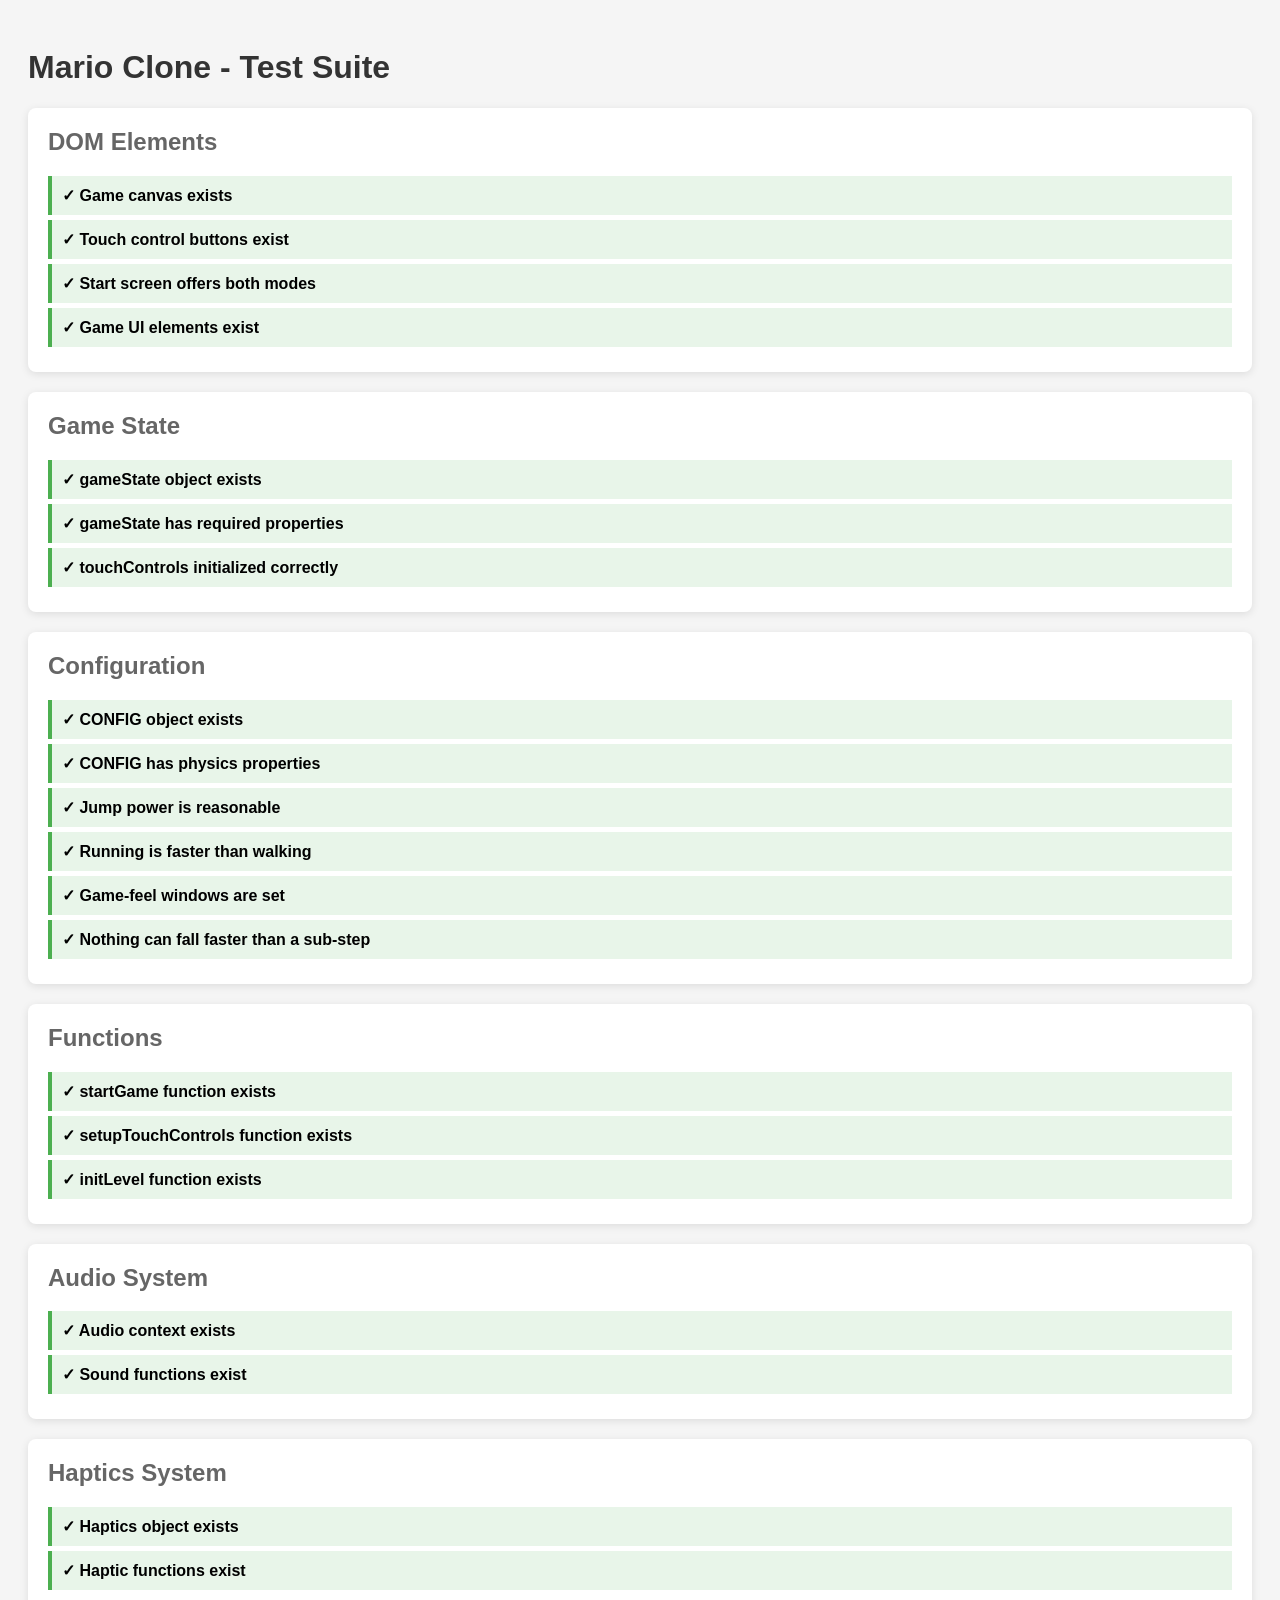
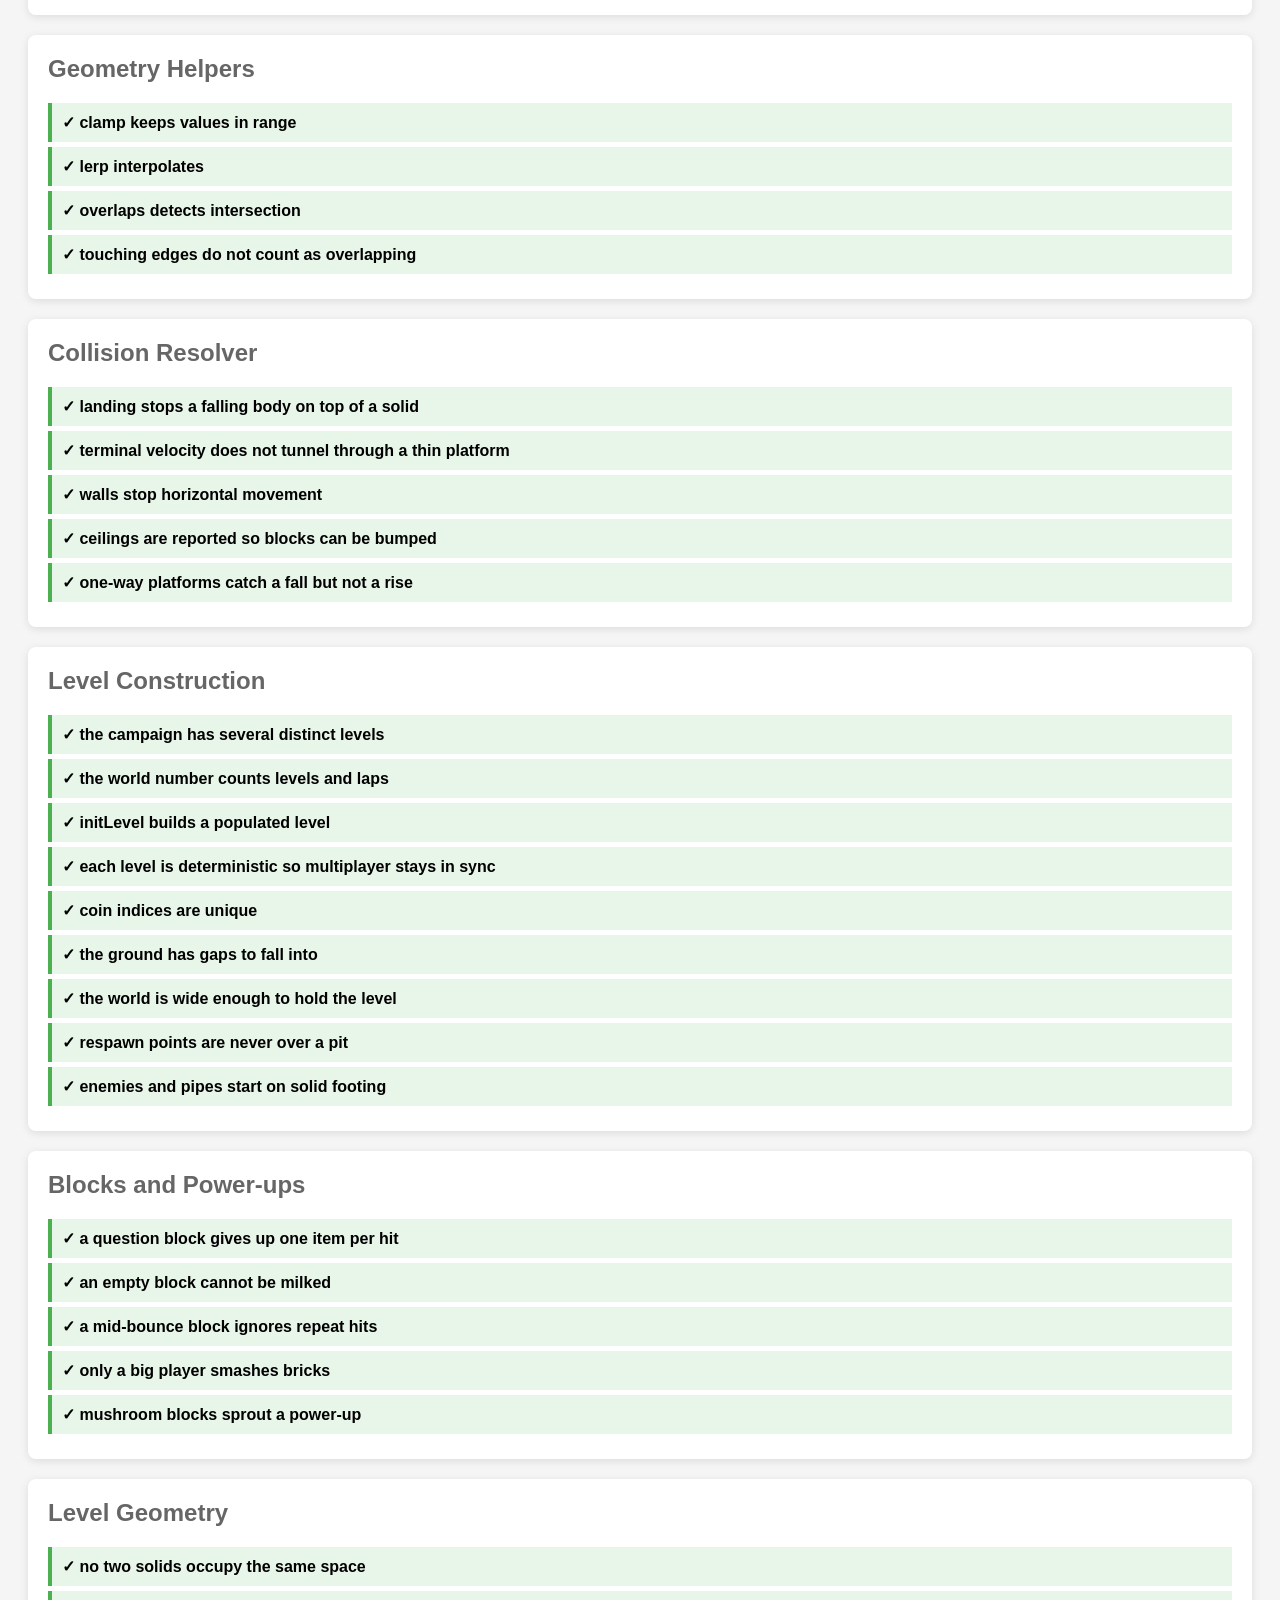
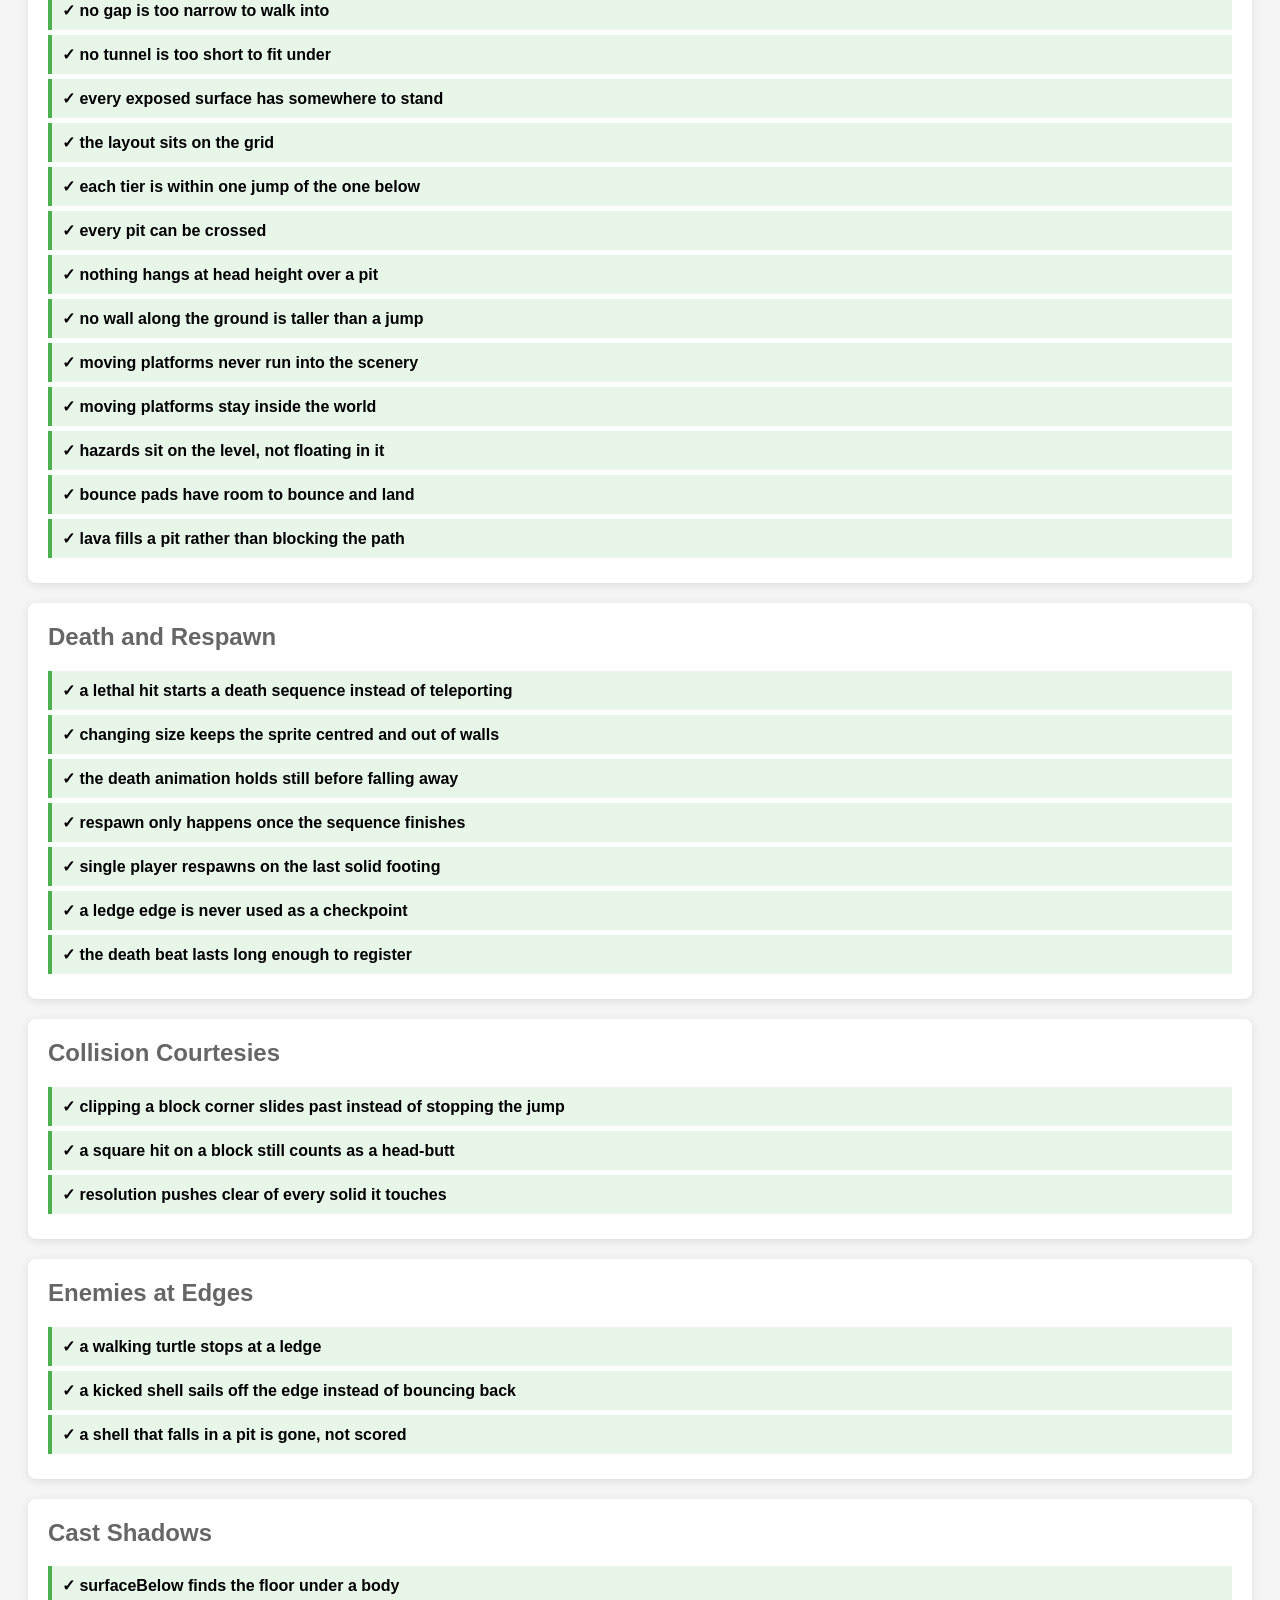
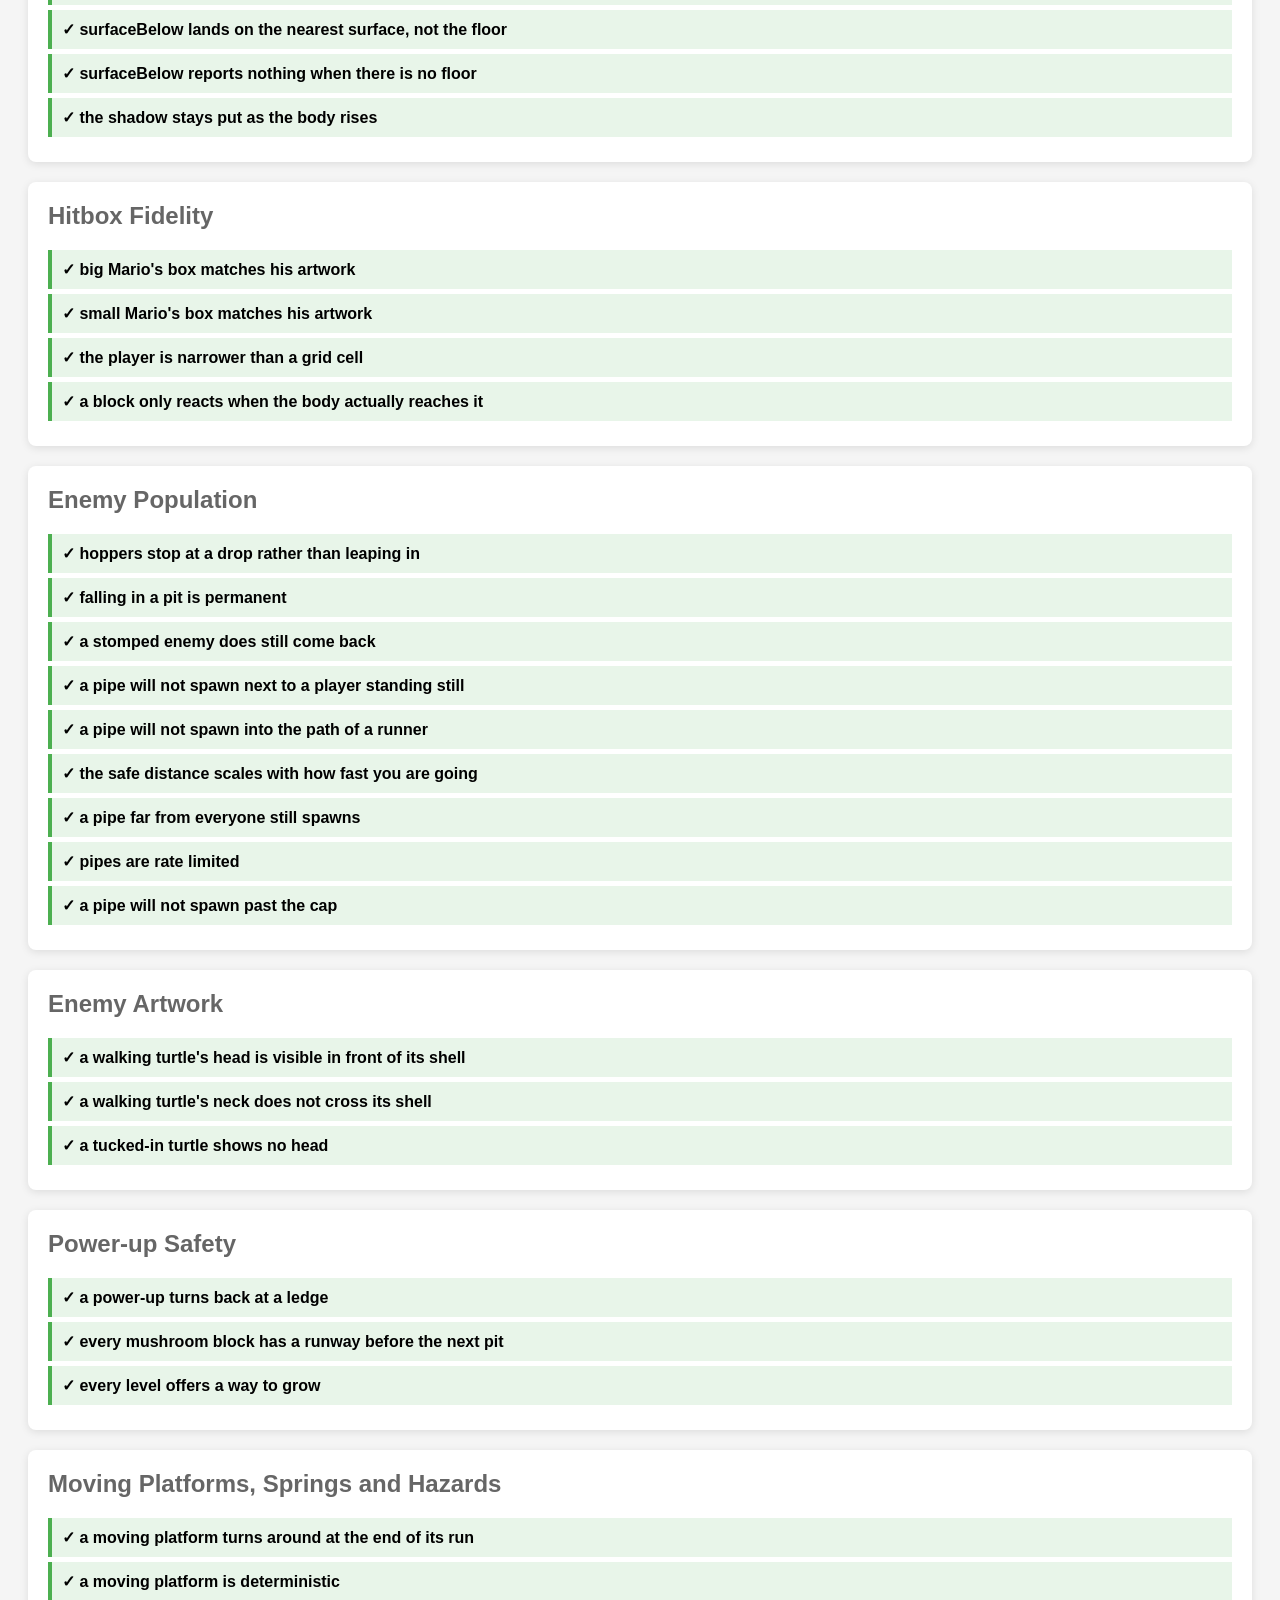
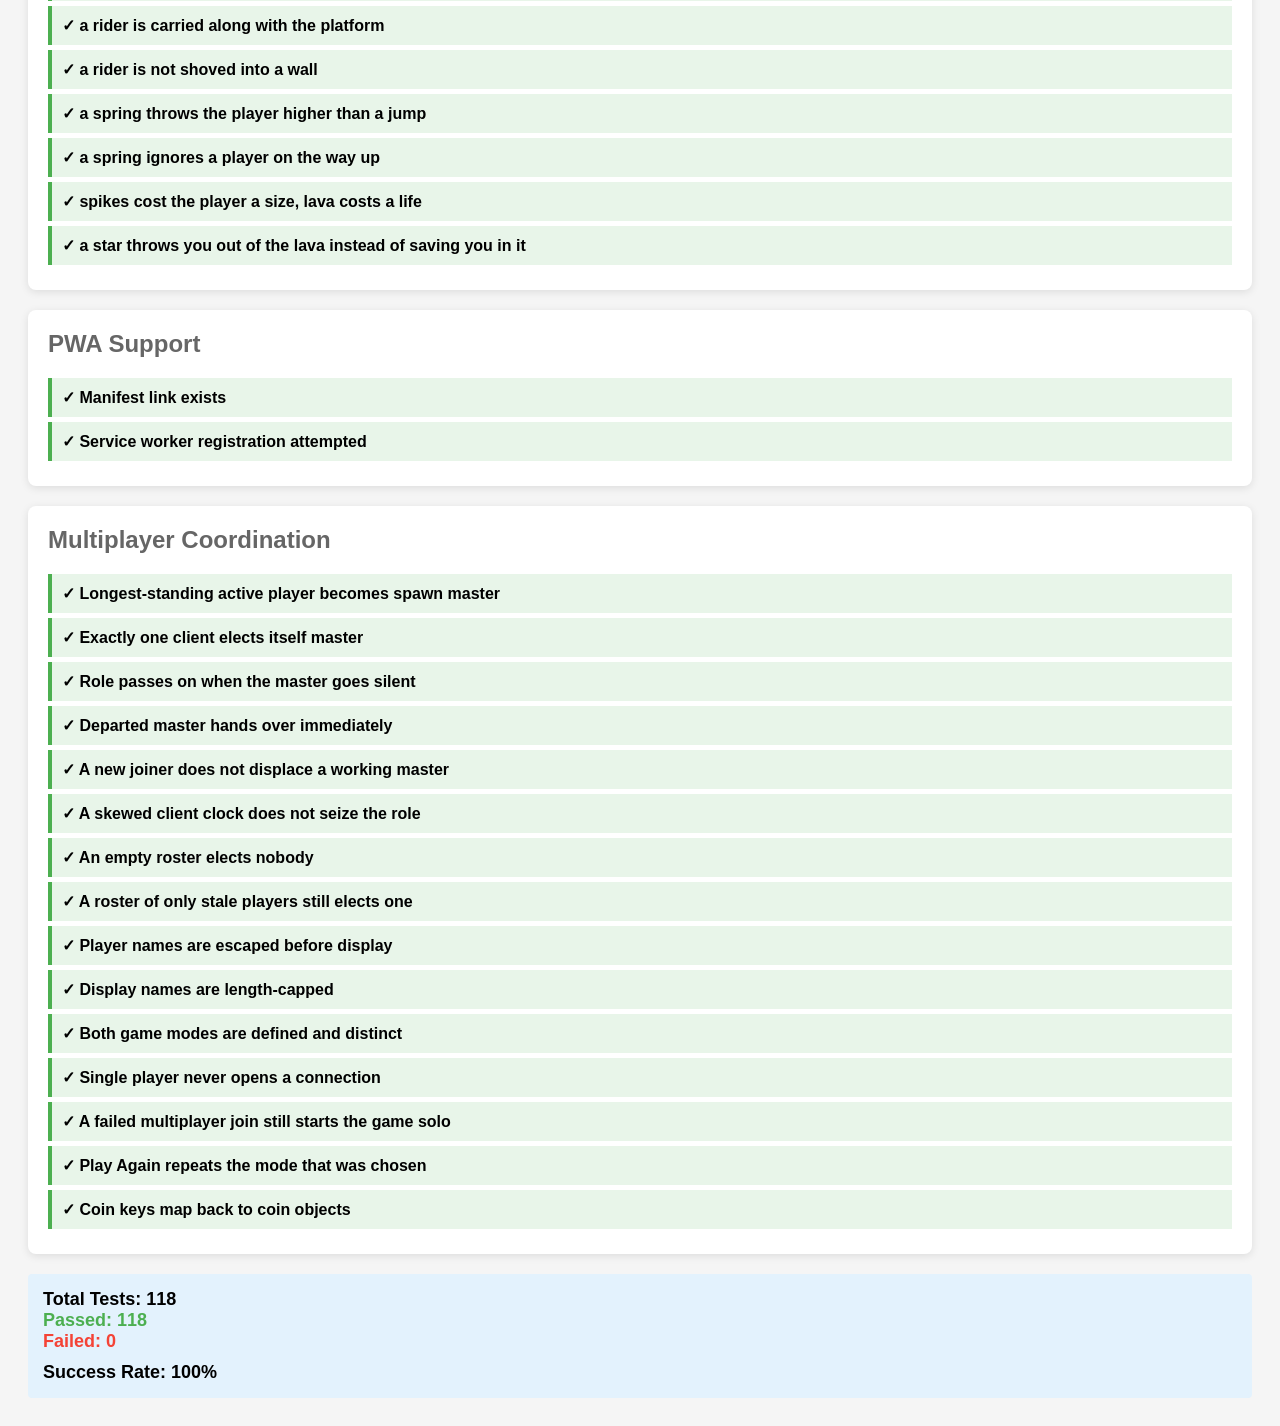
==== commit eee62f8a: "Add a six-level single-player campaign The single-player game shipped one level on repeat: every cle" ====
--- a/tests.html
+++ b/tests.html
@@ -335,48 +335,126 @@
         });
 
         // Test Suite 9: Level construction
+        // Every check below runs against every level in the campaign, not just
+        // the first one: a stage that is only ever reached on the fourth clear
+        // is exactly the one nobody plays by hand before shipping.
         const levelTests = new TestRunner('Level Construction');
 
+        /** Builds each level in turn and hands it to fn(design, label). */
+        function eachLevel(fn) {
+            const restore = gameState.level;
+            try {
+                for (let i = 0; i < LEVELS.length; i++) {
+                    gameState.level = i + 1;
+                    initLevel();
+                    fn(LEVELS[i], worldLabel(i + 1));
+                }
+            } finally {
+                gameState.level = restore;
+                initLevel();
+            }
+        }
+
+        levelTests.test('the campaign has several distinct levels', () => {
+            assert(LEVELS.length >= 5, `only ${LEVELS.length} levels in the campaign`);
+            const names = new Set(LEVELS.map(l => l.name));
+            assertEqual(names.size, LEVELS.length, 'two levels share a name');
+            const themes = new Set(LEVELS.map(l => l.theme));
+            assert(themes.size >= 4, `only ${themes.size} distinct settings across the campaign`);
+            LEVELS.forEach(l => assert(THEMES[l.theme], `${l.name} uses unknown theme ${l.theme}`));
+        });
+
+        levelTests.test('the world number counts levels and laps', () => {
+            assertEqual(worldLabel(1), '1-1', 'first level should be 1-1');
+            assertEqual(worldLabel(LEVELS.length), `1-${LEVELS.length}`, 'last level of lap one');
+            assertEqual(worldLabel(LEVELS.length + 1), '2-1', 'the campaign should loop into lap 2');
+        });
+
         levelTests.test('initLevel builds a populated level', () => {
-            initLevel();
-            assert(platforms.length > 10, 'not enough platforms');
-            assert(blocks.length > 0, 'no blocks');
-            assert(coins.length > 0, 'no coins');
-            assert(portals.length > 0, 'no enemy pipes');
-            assert(enemies.length > 0, 'no enemies in single player');
-            assert(flagpole, 'no flagpole in single player');
-        });
-
-        levelTests.test('the level is deterministic so multiplayer stays in sync', () => {
-            initLevel();
-            const first = coins.map(c => `${Math.round(c.x)},${Math.round(c.y)}`).join('|');
-            initLevel();
-            const second = coins.map(c => `${Math.round(c.x)},${Math.round(c.y)}`).join('|');
-            assertEqual(first, second, 'coin layout differs between builds');
+            eachLevel((design, label) => {
+                assert(platforms.length > 6, `${label} has only ${platforms.length} platforms`);
+                assert(blocks.length > 0, `${label} has no blocks`);
+                assert(coins.length > 0, `${label} has no coins`);
+                assert(portals.length > 0, `${label} has no enemy pipes`);
+                assert(enemies.length > 0, `${label} has no enemies in single player`);
+                assert(flagpole, `${label} has no flagpole`);
+                assertEqual(CONFIG.WORLD_WIDTH, design.width, `${label} did not size the world`);
+                assert(design.flag < design.width, `${label} puts the flag outside the world`);
+            });
+        });
+
+        levelTests.test('each level is deterministic so multiplayer stays in sync', () => {
+            eachLevel((design, label) => {
+                const first = coins.map(c => `${Math.round(c.x)},${Math.round(c.y)}`).join('|');
+                initLevel();
+                const second = coins.map(c => `${Math.round(c.x)},${Math.round(c.y)}`).join('|');
+                assertEqual(first, second, `${label} coin layout differs between builds`);
+            });
         });
 
         levelTests.test('coin indices are unique', () => {
-            initLevel();
-            const seen = new Set(coins.map(c => c.index));
-            assertEqual(seen.size, coins.length, 'duplicate coin indices would break Firebase claims');
+            eachLevel((design, label) => {
+                const seen = new Set(coins.map(c => c.index));
+                assertEqual(seen.size, coins.length, `${label} has duplicate coin indices`);
+            });
         });
 
         levelTests.test('the ground has gaps to fall into', () => {
-            initLevel();
-            const ground = platforms.filter(p => p.variant === 'ground').sort((a, b) => a.x - b.x);
-            assert(ground.length > 1, 'ground should be split into segments');
-            const hasGap = ground.some((seg, i) => i > 0 && seg.x > ground[i - 1].x + ground[i - 1].width);
-            assert(hasGap, 'no pits found in the level');
+            eachLevel((design, label) => {
+                const ground = platforms.filter(p => p.variant === 'ground').sort((a, b) => a.x - b.x);
+                assert(ground.length > 1, `${label} ground should be split into segments`);
+                const hasGap = ground.some((seg, i) => i > 0 && seg.x > ground[i - 1].x + ground[i - 1].width);
+                assert(hasGap, `${label} has no pits`);
+            });
+        });
+
+        levelTests.test('the world is wide enough to hold the level', () => {
+            eachLevel((design, label) => {
+                const ground = design.ground[design.ground.length - 1];
+                assertEqual(ground[0] + ground[1], design.width,
+                    `${label} ground does not reach the end of the world`);
+                assert(design.ground[0][0] === 0, `${label} has no ground under the spawn point`);
+            });
         });
 
         levelTests.test('respawn points are never over a pit', () => {
-            initLevel();
-            for (let i = 0; i < 40; i++) {
-                const spot = player.getRandomRespawnLocation();
-                const supported = platforms.some(p =>
-                    spot.x + player.width > p.x && spot.x < p.x + p.width && p.y >= spot.y);
-                assert(supported, `respawn at ${Math.round(spot.x)} has nothing below it`);
-            }
+            eachLevel((design, label) => {
+                for (let i = 0; i < 40; i++) {
+                    const spot = player.getRandomRespawnLocation();
+                    const supported = platforms.some(p =>
+                        spot.x + player.width > p.x && spot.x < p.x + p.width && p.y >= spot.y);
+                    assert(supported, `${label}: respawn at ${Math.round(spot.x)} has nothing below it`);
+                }
+            });
+        });
+
+        levelTests.test('enemies and pipes start on solid footing', () => {
+            eachLevel((design, label) => {
+                rebuildSolids();
+                const stranded = [];
+                for (const enemy of enemies) {
+                    const probe = { x: enemy.x, y: enemy.y, width: enemy.width, height: enemy.height + 40 };
+                    const footing = solidCache.some(s => !s.oneWay &&
+                        s.x < probe.x + probe.width && s.x + s.width > probe.x &&
+                        s.y >= enemy.y + enemy.height - 1 && s.y < probe.y + probe.height);
+                    if (!footing) stranded.push(`enemy@${Math.round(enemy.x)}`);
+                    // Nothing should start the level embedded in a wall. Pipes
+                    // are the exception: enemies are posted in front of them on
+                    // purpose, and walk clear on the first step.
+                    const buried = solidCache.some(s =>
+                        !s.oneWay && !portals.includes(s) && overlaps(enemy, s));
+                    if (buried) stranded.push(`enemy inside a solid @${Math.round(enemy.x)}`);
+                }
+                for (const portal of portals) {
+                    const seg = platforms.find(p => p.variant === 'ground' &&
+                        portal.x >= p.x && portal.x + portal.width <= p.x + p.width);
+                    const onLedge = platforms.some(p => p.variant !== 'ground' &&
+                        Math.abs(p.y - (portal.y + portal.height)) < 1 &&
+                        portal.x >= p.x && portal.x + portal.width <= p.x + p.width);
+                    if (!seg && !onLedge) stranded.push(`pipe@${Math.round(portal.x)}`);
+                }
+                assert(stranded.length === 0, `${label}: ${stranded.slice(0, 3).join(', ')}`);
+            });
         });
 
         // Test Suite 10: Blocks and power-ups
@@ -436,7 +514,6 @@
         const geometryTests = new TestRunner('Level Geometry');
 
         function levelSolids() {
-            initLevel();
             rebuildSolids();
             return solidCache.slice();
         }
@@ -444,6 +521,7 @@
         const describe = s => `${s.variant || s.type || 'pipe'}@(${Math.round(s.x)},${Math.round(s.y)})`;
 
         geometryTests.test('no two solids occupy the same space', () => {
+            eachLevel((design, label) => {
             const solids = levelSolids();
             const clashes = [];
             for (let i = 0; i < solids.length; i++) {
@@ -453,10 +531,12 @@
                     }
                 }
             }
-            assert(clashes.length === 0, `overlapping solids: ${clashes.slice(0, 3).join(', ')}`);
+            assert(clashes.length === 0, `${label} overlapping solids: ${clashes.slice(0, 3).join(', ')}`);
+            });
         });
 
         geometryTests.test('no gap is too narrow to walk into', () => {
+            eachLevel((design, label) => {
             const solids = levelSolids();
             const width = CONFIG.PLAYER_SIZE;
             const bad = [];
@@ -475,10 +555,12 @@
                     if (!filled) bad.push(`${Math.round(gap)}px at ${describe(left)}`);
                 }
             }
-            assert(bad.length === 0, `unwalkable slots: ${bad.slice(0, 3).join(', ')}`);
+            assert(bad.length === 0, `${label} unwalkable slots: ${bad.slice(0, 3).join(', ')}`);
+            });
         });
 
         geometryTests.test('no tunnel is too short to fit under', () => {
+            eachLevel((design, label) => {
             const solids = levelSolids();
             const height = CONFIG.PLAYER_SIZE;
             const bad = [];
@@ -497,10 +579,12 @@
                     if (!filled) bad.push(`${Math.round(gap)}px under ${describe(top)}`);
                 }
             }
-            assert(bad.length === 0, `crawlspaces: ${bad.slice(0, 3).join(', ')}`);
+            assert(bad.length === 0, `${label} crawlspaces: ${bad.slice(0, 3).join(', ')}`);
+            });
         });
 
         geometryTests.test('every exposed surface has somewhere to stand', () => {
+            eachLevel((design, label) => {
             const solids = levelSolids();
             const size = CONFIG.PLAYER_SIZE;
             const bad = [];
@@ -520,16 +604,23 @@
                 }
                 if (free === 0) bad.push(describe(surface));
             }
-            assert(bad.length === 0, `nowhere to stand on: ${bad.slice(0, 3).join(', ')}`);
+            assert(bad.length === 0, `${label} nowhere to stand on: ${bad.slice(0, 3).join(', ')}`);
+            });
         });
 
         geometryTests.test('the layout sits on the grid', () => {
-            initLevel();
-            const offGrid = [...platforms, ...blocks]
-                .filter(s => s.variant !== 'cloud')
-                .filter(s => s.x % GRID !== 0 || s.width % GRID !== 0)
-                .map(describe);
-            assert(offGrid.length === 0, `off-grid: ${offGrid.slice(0, 3).join(', ')}`);
+            eachLevel((design, label) => {
+                const offGrid = [...platforms, ...blocks]
+                    .filter(s => s.variant !== 'cloud')
+                    .filter(s => {
+                        // A moving platform is judged where it was laid out,
+                        // not wherever its patrol has taken it.
+                        const x = s.homeX === undefined ? s.x : s.homeX;
+                        return x % GRID !== 0 || s.width % GRID !== 0;
+                    })
+                    .map(describe);
+                assert(offGrid.length === 0, `${label} off-grid: ${offGrid.slice(0, 3).join(', ')}`);
+            });
         });
 
         geometryTests.test('each tier is within one jump of the one below', () => {
@@ -544,16 +635,222 @@
             }
         });
 
-        geometryTests.test('every pit is jumpable', () => {
-            initLevel();
-            const ground = platforms.filter(p => p.variant === 'ground').sort((a, b) => a.x - b.x);
-            // A running jump hangs for roughly 50 frames at 7.2px/frame.
-            const reach = 50 * CONFIG.RUN_SPEED * 0.75;
-            for (let i = 1; i < ground.length; i++) {
-                const gap = ground[i].x - (ground[i - 1].x + ground[i - 1].width);
-                assert(gap > 0, 'ground segments should not touch');
-                assert(gap < reach, `a ${gap}px pit is wider than a ${Math.round(reach)}px jump`);
-            }
+        // A running jump hangs for roughly 50 frames at 7.2px/frame, and clears
+        // about 158px of climb. Both are kept a little short of the measured
+        // figures so no crossing is gated behind a pixel-perfect jump.
+        const jumpReach = () => 50 * CONFIG.RUN_SPEED * 0.75;
+        const JUMP_RISE = 138;
+
+        /**
+         * Everything you could land on, described by the whole stretch of world
+         * it covers. A moving platform counts along its entire patrol: the
+         * lowest point is where you can board it, the highest is where it can
+         * put you down.
+         */
+        function steppingStones() {
+            const stones = [];
+            for (const p of platforms) {
+                if (p.variant === 'ground') continue;
+                const t = p.travel || p;
+                stones.push({
+                    x0: t.x, x1: t.x + t.width,
+                    board: t.y + t.height - p.height,   // top at its lowest
+                    lift: t.y,                          // top at its highest
+                });
+            }
+            for (const b of blocks) {
+                if (b.destroyed) continue;
+                stones.push({ x0: b.x, x1: b.x + b.width, board: b.y, lift: b.y });
+            }
+            return stones.sort((a, b) => a.x0 - b.x0);
+        }
+
+        geometryTests.test('every pit can be crossed', () => {
+            eachLevel((design, label) => {
+                const ground = platforms.filter(p => p.variant === 'ground').sort((a, b) => a.x - b.x);
+                const stones = steppingStones();
+                const reach = jumpReach();
+
+                for (let i = 1; i < ground.length; i++) {
+                    const gapStart = ground[i - 1].x + ground[i - 1].width;
+                    const gapEnd = ground[i].x;
+                    assert(gapEnd > gapStart, `${label} ground segments should not touch`);
+                    if (gapEnd - gapStart < reach) continue;        // one jump clears it
+
+                    // Otherwise it has to be bridged. Walk the stepping stones
+                    // left to right and see whether they actually get you over.
+                    let edge = gapStart;        // furthest point you can jump from
+                    let standing = GROUND_Y;    // and how high you are standing
+
+                    for (const stone of stones) {
+                        if (stone.x1 <= edge) continue;
+                        if (stone.x0 > gapEnd) break;
+                        if (stone.x0 - edge > reach) break;          // out of range
+                        if (standing - stone.board > JUMP_RISE) continue;   // out of climb
+                        edge = Math.max(edge, stone.x1);
+                        standing = Math.min(standing, stone.lift);
+                    }
+
+                    const shortfall = Math.round(gapEnd - edge - reach);
+                    assert(gapEnd - edge <= reach,
+                        `${label}: the chasm at ${gapStart} is ${shortfall}px past what a jump ` +
+                        `and its stepping stones can cover`);
+                }
+            });
+        });
+
+        geometryTests.test('nothing hangs at head height over a pit', () => {
+            // A block row over a chasm is a trap rather than a challenge: a
+            // running jump arcs straight into its side, and there is no floor
+            // below to duck along instead.
+            eachLevel((design, label) => {
+                const ground = platforms.filter(p => p.variant === 'ground').sort((a, b) => a.x - b.x);
+                const traps = [];
+                for (const block of blocks) {
+                    if (block.y < TIER.mid || block.y > GROUND_Y) continue;
+                    const overGround = ground.some(g =>
+                        block.x >= g.x && block.x + block.width <= g.x + g.width);
+                    if (!overGround) traps.push(describe(block));
+                }
+                assert(traps.length === 0, `${label} blocks hang over a pit: ${traps.slice(0, 3).join(', ')}`);
+            });
+        });
+
+        geometryTests.test('no wall along the ground is taller than a jump', () => {
+            // A pipe with a ledge over it and a block row over that is three
+            // legal pieces of geometry stacked into one impassable wall. What
+            // matters is the climb from one step to the next along the floor.
+            eachLevel((design, label) => {
+                const solids = levelSolids();
+                const ground = platforms.filter(p => p.variant === 'ground').sort((a, b) => a.x - b.x);
+                const HEADROOM = 48;    // a gap smaller than this is not a way through
+                const CLIMB = 150;      // a running jump clears ~199px
+                const walls = [];
+
+                // The top of the stack sitting on the ground at this column,
+                // counting anything joined to it by a gap too small to duck into.
+                const stackTop = (x, groundY) => {
+                    const column = solids
+                        .filter(s => s.x < x + 20 && s.x + s.width > x && s.y < groundY)
+                        .sort((a, b) => b.y - a.y);
+                    let top = groundY;
+                    for (const s of column) {
+                        if (s.y + s.height < top - HEADROOM) break;   // a passage opens up
+                        top = Math.min(top, s.y);
+                    }
+                    return top;
+                };
+
+                for (const segment of ground) {
+                    let previous = segment.y;
+                    for (let x = segment.x; x < segment.x + segment.width - 20; x += 20) {
+                        const top = stackTop(x, segment.y);
+                        if (previous - top > CLIMB) {
+                            walls.push(`${Math.round(previous - top)}px step up at ${x}`);
+                        }
+                        previous = top;
+                    }
+                }
+                assert(walls.length === 0, `${label}: ${walls.slice(0, 3).join(', ')}`);
+            });
+        });
+
+        geometryTests.test('moving platforms never run into the scenery', () => {
+            eachLevel((design, label) => {
+                rebuildSolids();
+                const clashes = [];
+                for (const mover of movers) {
+                    const swept = mover.travel;
+                    for (const solid of solidCache) {
+                        if (solid === mover) continue;
+                        if (overlaps(swept, solid)) clashes.push(`${describe(mover)} into ${describe(solid)}`);
+                    }
+                }
+                assert(clashes.length === 0, `${label}: ${clashes.slice(0, 3).join(', ')}`);
+            });
+        });
+
+        geometryTests.test('moving platforms stay inside the world', () => {
+            eachLevel((design, label) => {
+                for (const mover of movers) {
+                    const swept = mover.travel;
+                    assert(swept.x >= 0 && swept.x + swept.width <= CONFIG.WORLD_WIDTH,
+                        `${label}: ${describe(mover)} travels outside the world`);
+                    assert(swept.y > 40 && swept.y + swept.height < CONFIG.WORLD_HEIGHT + 40,
+                        `${label}: ${describe(mover)} travels off the top or bottom`);
+                }
+            });
+        });
+
+        geometryTests.test('hazards sit on the level, not floating in it', () => {
+            eachLevel((design, label) => {
+                rebuildSolids();
+                for (const hazard of hazards) {
+                    assert(hazard.x >= 0 && hazard.x + hazard.width <= CONFIG.WORLD_WIDTH,
+                        `${label}: hazard at ${hazard.x} is outside the world`);
+                    if (hazard.variant !== 'spikes') continue;
+                    // Spikes are stood on, so they need a floor under them.
+                    const floor = solidCache.some(s => !s.oneWay &&
+                        s.x <= hazard.x && s.x + s.width >= hazard.x + hazard.width &&
+                        Math.abs(s.y - (hazard.y + hazard.height)) < 2);
+                    assert(floor, `${label}: spikes at ${hazard.x} have no floor under them`);
+                }
+                for (const spring of springs) {
+                    const floor = solidCache.some(s => !s.oneWay &&
+                        s.x <= spring.x && s.x + s.width >= spring.x + spring.width &&
+                        Math.abs(s.y - (spring.y + spring.height)) < 2);
+                    assert(floor, `${label}: the bounce pad at ${spring.x} is floating`);
+                }
+            });
+        });
+
+        geometryTests.test('bounce pads have room to bounce and land', () => {
+            // A pad at the lip of a chasm launches you 400px up and drops you
+            // into it on the way down, and a pad under a ledge just bonks.
+            eachLevel((design, label) => {
+                rebuildSolids();
+                const ground = platforms.filter(p => p.variant === 'ground').sort((a, b) => a.x - b.x);
+                const bad = [];
+
+                for (const spring of springs) {
+                    const segment = ground.find(g =>
+                        spring.x >= g.x && spring.x + spring.width <= g.x + g.width);
+                    if (!segment) { bad.push(`pad at ${spring.x} is not on the ground`); continue; }
+
+                    // A pad inside a pipe is a pad nobody can ever stand on.
+                    const inside = solidCache.find(s => s !== segment && overlaps(spring, s));
+                    if (inside) bad.push(`pad at ${spring.x} is buried in ${describe(inside)}`);
+
+                    const before = spring.x - segment.x;
+                    const after = (segment.x + segment.width) - (spring.x + spring.width);
+                    // The world's own edges are walls, not pits.
+                    if (segment.x > 0 && before < 120) bad.push(`pad at ${spring.x} is ${before}px from the drop behind it`);
+                    if (segment.x + segment.width < CONFIG.WORLD_WIDTH && after < 120) {
+                        bad.push(`pad at ${spring.x} is ${after}px from the drop ahead of it`);
+                    }
+
+                    // One-way ledges do not count: you bounce straight through.
+                    const ceiling = solidCache
+                        .filter(s => !s.oneWay && s.x < spring.x + spring.width && s.x + s.width > spring.x)
+                        .filter(s => s.y + s.height <= spring.y + 1)
+                        .reduce((lowest, s) => Math.max(lowest, s.y + s.height), -Infinity);
+                    const headroom = ceiling === -Infinity ? Infinity : spring.y - ceiling;
+                    if (headroom < 200) bad.push(`pad at ${spring.x} has only ${Math.round(headroom)}px of headroom`);
+                }
+                assert(bad.length === 0, `${label}: ${bad.slice(0, 3).join(', ')}`);
+            });
+        });
+
+        geometryTests.test('lava fills a pit rather than blocking the path', () => {
+            eachLevel((design, label) => {
+                const ground = platforms.filter(p => p.variant === 'ground').sort((a, b) => a.x - b.x);
+                for (const hazard of hazards) {
+                    if (hazard.variant !== 'lava') continue;
+                    const onGround = ground.some(g =>
+                        hazard.x < g.x + g.width && hazard.x + hazard.width > g.x);
+                    assert(!onGround, `${label}: lava at ${hazard.x} overlaps a walkable stretch`);
+                }
+            });
         });
 
         // Test Suite 12: Death and respawn
@@ -1076,23 +1373,136 @@
         });
 
         powerUpTests.test('every mushroom block has a runway before the next pit', () => {
-            initLevel();
-            const ground = platforms.filter(p => p.variant === 'ground').sort((a, b) => a.x - b.x);
-            const tight = [];
-
-            for (const row of BLOCK_ROWS) {
-                row.items.forEach(([, contents], i) => {
-                    if (contents !== 'mushroom' && contents !== 'star') return;
-                    const x = row.x + i * GRID;
-                    const seg = ground.find(g => x >= g.x && x < g.x + g.width);
-                    if (!seg) { tight.push(`${contents}@${x} is not over ground`); return; }
-                    // Power-ups walk right, so the run to the end of this
-                    // stretch of ground is what matters.
-                    const runway = (seg.x + seg.width) - (x + GRID);
-                    if (runway < 200) tight.push(`${contents}@${x} has only ${runway}px before the drop`);
-                });
-            }
-            assert(tight.length === 0, tight.join(', '));
+            eachLevel((design, label) => {
+                const ground = platforms.filter(p => p.variant === 'ground').sort((a, b) => a.x - b.x);
+                const tight = [];
+
+                for (const row of design.blocks || []) {
+                    row.items.forEach(([, contents], i) => {
+                        if (contents !== 'mushroom' && contents !== 'star') return;
+                        const x = row.x + i * GRID;
+                        const seg = ground.find(g => x >= g.x && x < g.x + g.width);
+                        if (!seg) { tight.push(`${contents}@${x} is not over ground`); return; }
+                        // Power-ups walk right, so the run to the end of this
+                        // stretch of ground is what matters.
+                        const runway = (seg.x + seg.width) - (x + GRID);
+                        if (runway < 200) tight.push(`${contents}@${x} has only ${runway}px before the drop`);
+                    });
+                }
+                assert(tight.length === 0, `${label}: ${tight.join(', ')}`);
+            });
+        });
+
+        powerUpTests.test('every level offers a way to grow', () => {
+            for (const design of LEVELS) {
+                const items = (design.blocks || []).flatMap(row => row.items.map(item => item[1]));
+                assert(items.includes('mushroom'), `${design.name} has no mushroom anywhere`);
+            }
+        });
+
+        // Test Suite 19b: The moving parts introduced by the later levels
+        const rideTests = new TestRunner('Moving Platforms, Springs and Hazards');
+
+        rideTests.test('a moving platform turns around at the end of its run', () => {
+            const mover = new MovingPlatform(400, 300, 120, { axis: 'x', range: 80, speed: 2 });
+            let min = mover.x, max = mover.x;
+            for (let i = 0; i < 400; i++) {
+                mover.update();
+                min = Math.min(min, mover.x);
+                max = Math.max(max, mover.x);
+            }
+            assertEqual(Math.round(min), 320, 'should not travel past its left limit');
+            assertEqual(Math.round(max), 480, 'should not travel past its right limit');
+        });
+
+        rideTests.test('a moving platform is deterministic', () => {
+            const a = new MovingPlatform(400, 300, 120, { axis: 'y', range: 60, speed: 1.3 });
+            const b = new MovingPlatform(400, 300, 120, { axis: 'y', range: 60, speed: 1.3 });
+            for (let i = 0; i < 137; i++) { a.update(); b.update(); }
+            assertEqual(a.y, b.y, 'two identical platforms drifted apart');
+        });
+
+        rideTests.test('a rider is carried along with the platform', () => {
+            initLevel();
+            const mover = new MovingPlatform(600, 300, 120, { axis: 'x', range: 100, speed: 2 });
+            platforms.push(mover);
+            movers.push(mover);
+            rebuildSolids();
+
+            player.x = 640;
+            player.y = mover.y - player.height;
+            player.velocityY = 1;
+            moveAndCollide(player);          // land on it, taking the reference
+            assertEqual(player.ridingPlatform, mover, 'standing on it should count as riding it');
+
+            const before = player.x;
+            mover.update();
+            carryRiders();
+            assertEqual(Math.round(player.x - before), Math.round(mover.dx),
+                'the rider should move exactly as far as the platform did');
+        });
+
+        rideTests.test('a rider is not shoved into a wall', () => {
+            initLevel();
+            const mover = new MovingPlatform(600, 300, 120, { axis: 'x', range: 100, speed: 4 });
+            const wall = new Platform(760, 200, 40, 200, 'brick');
+            platforms.push(mover, wall);
+            movers.push(mover);
+            rebuildSolids();
+
+            player.x = 720;                 // right up against the wall
+            player.y = mover.y - player.height;
+            player.ridingPlatform = mover;
+            mover.dx = 40;                  // a shove that would bury them in it
+            const before = player.x;
+            carryRiders();
+            assertEqual(player.x, before, 'the rider should be left behind, not embedded');
+            assert(!player.ridingPlatform, 'and should stop counting as a passenger');
+        });
+
+        rideTests.test('a spring throws the player higher than a jump', () => {
+            initLevel();
+            const spring = new Spring(player.x, player.y + player.height);
+            springs.push(spring);
+            player.velocityY = 4;           // coming down onto it
+            player.jumpHeld = false;
+            spring.update();
+            assertEqual(player.velocityY, CONFIG.SPRING_POWER, 'the pad should launch the player');
+            assert(CONFIG.SPRING_POWER < CONFIG.JUMP_POWER, 'a bounce should beat a jump');
+            assert(CONFIG.SPRING_POWER_HELD < CONFIG.SPRING_POWER, 'holding jump should go higher still');
+        });
+
+        rideTests.test('a spring ignores a player on the way up', () => {
+            initLevel();
+            const spring = new Spring(player.x, player.y + player.height);
+            springs.push(spring);
+            player.velocityY = -6;          // already rising through it
+            spring.update();
+            assertEqual(player.velocityY, -6, 'a rising player should pass by untouched');
+        });
+
+        rideTests.test('spikes cost the player a size, lava costs a life', () => {
+            initLevel();
+            player.health = 2;
+            player.setInvulnerable(false);
+            const spikes = new Hazard(player.x, player.y + player.height - 10, 40, 20, 'spikes');
+            spikes.update();
+            assertEqual(player.health, 1, 'spikes should knock a big player down to small');
+
+            initLevel();
+            player.setInvulnerable(false);
+            const lava = new Hazard(player.x, player.y, 40, 60, 'lava');
+            lava.update();
+            assert(player.dying, 'lava should be fatal whatever size you are');
+        });
+
+        rideTests.test('a star throws you out of the lava instead of saving you in it', () => {
+            initLevel();
+            player.giveStar();
+            const lava = new Hazard(player.x, player.y, 40, 60, 'lava');
+            lava.update();
+            assert(!player.dying, 'star power should survive a lava touch');
+            assert(player.velocityY < 0, 'and should throw the player clear');
         });
 
         // Test Suite 20: PWA
@@ -1340,6 +1750,7 @@
                 populationTests,
                 artTests,
                 powerUpTests,
+                rideTests,
                 pwaTests,
                 multiplayerTests
             ];
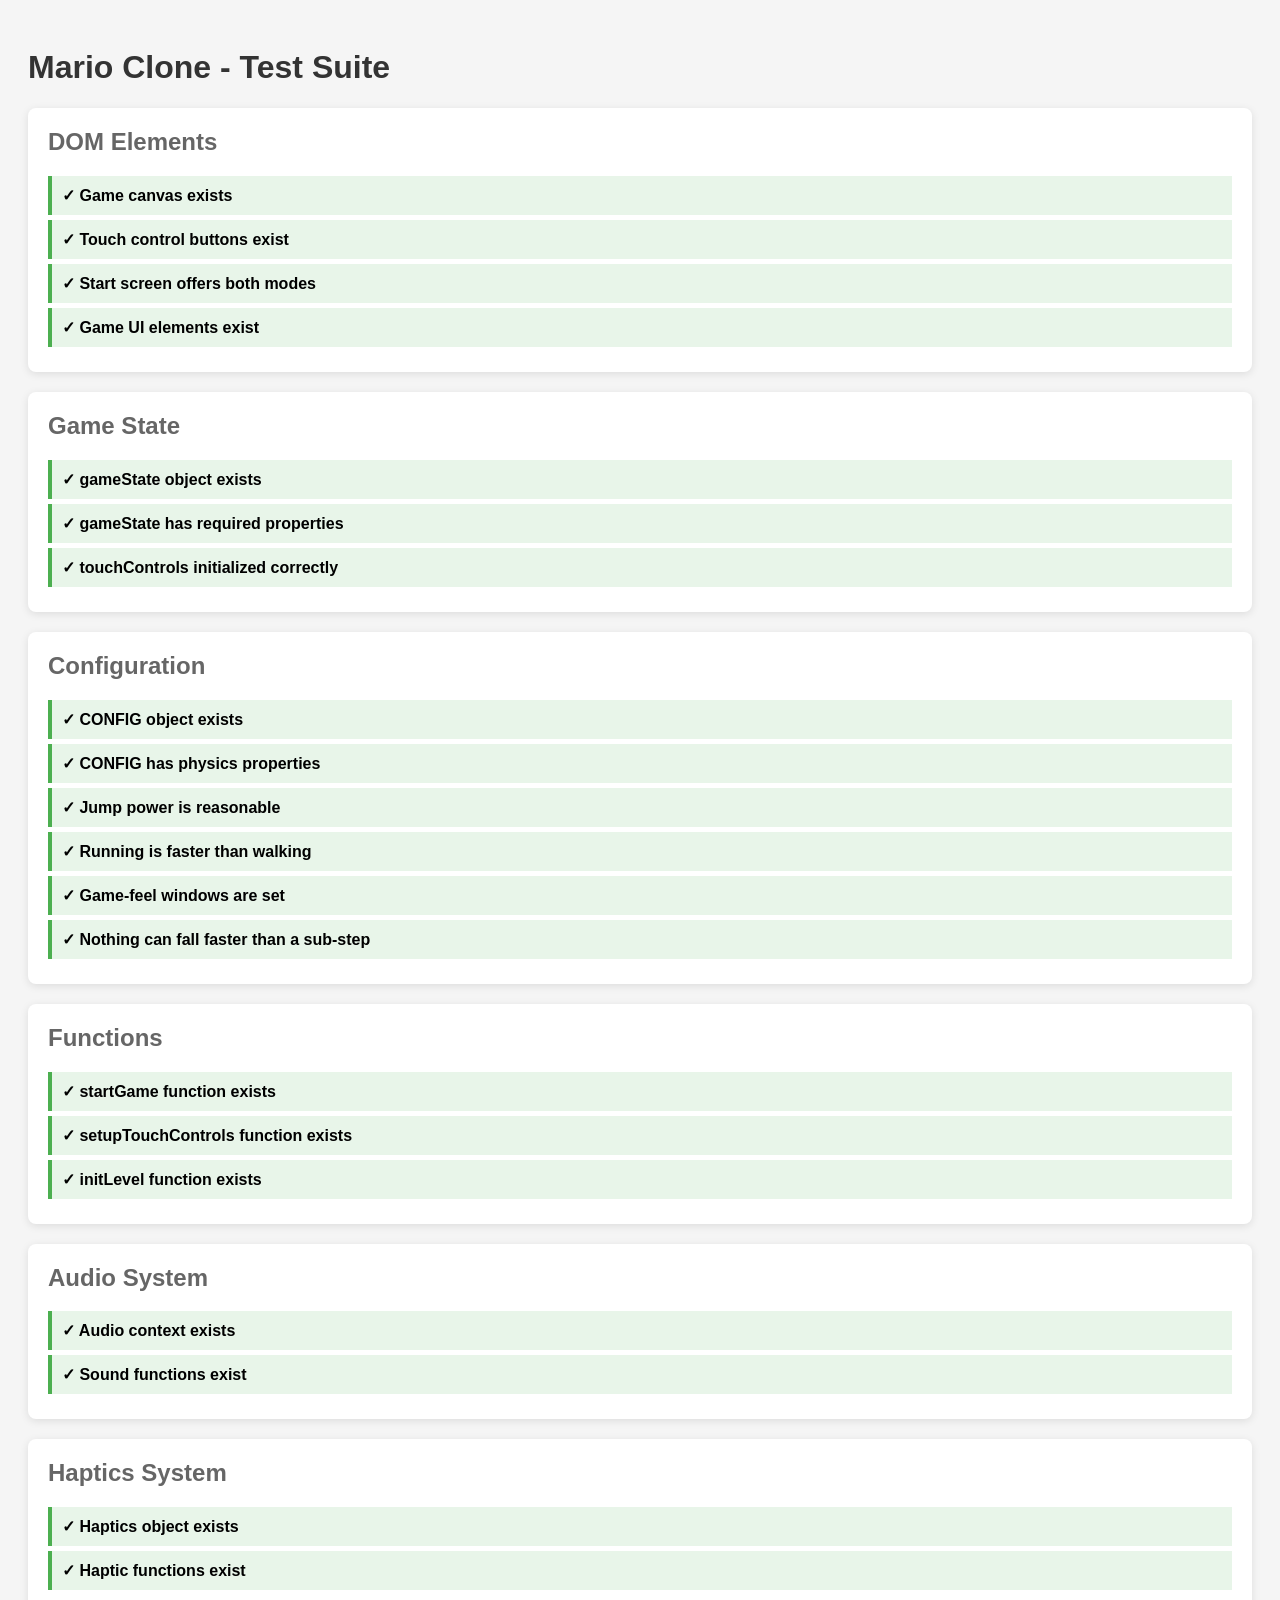
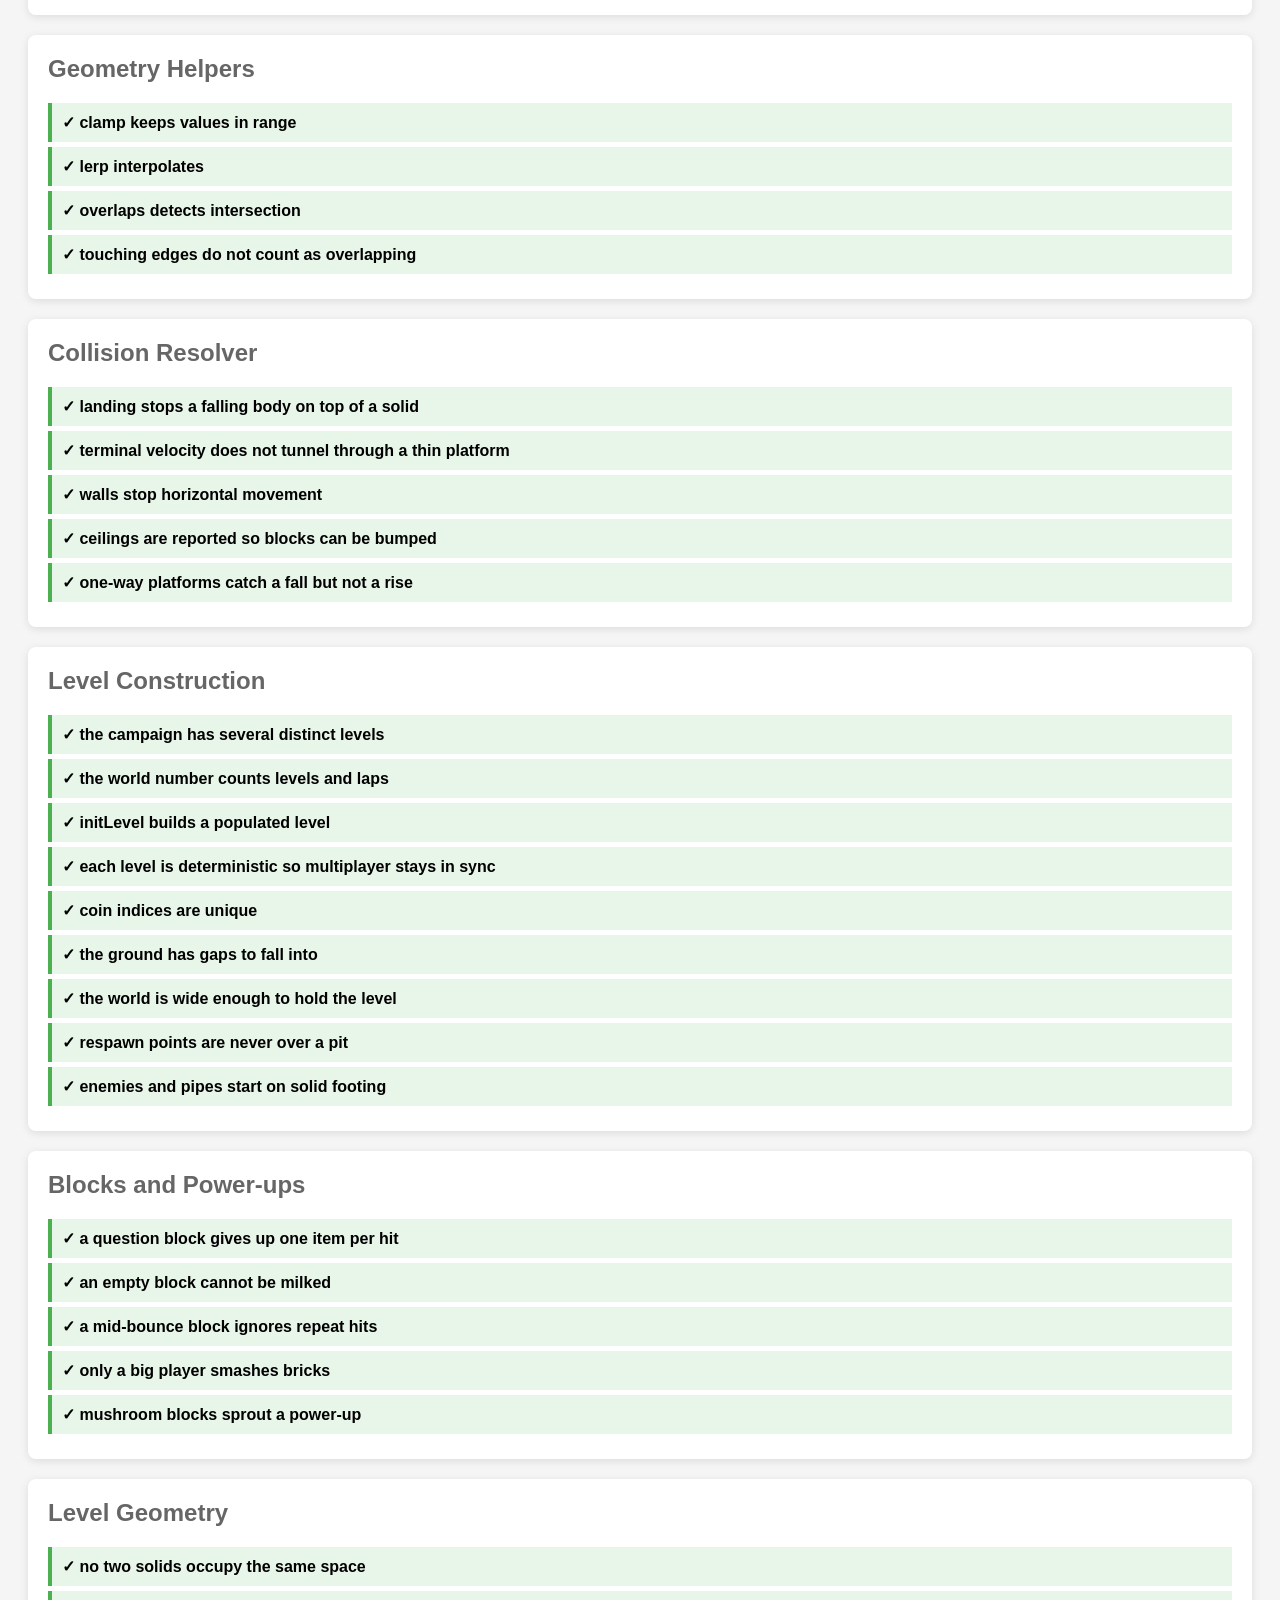
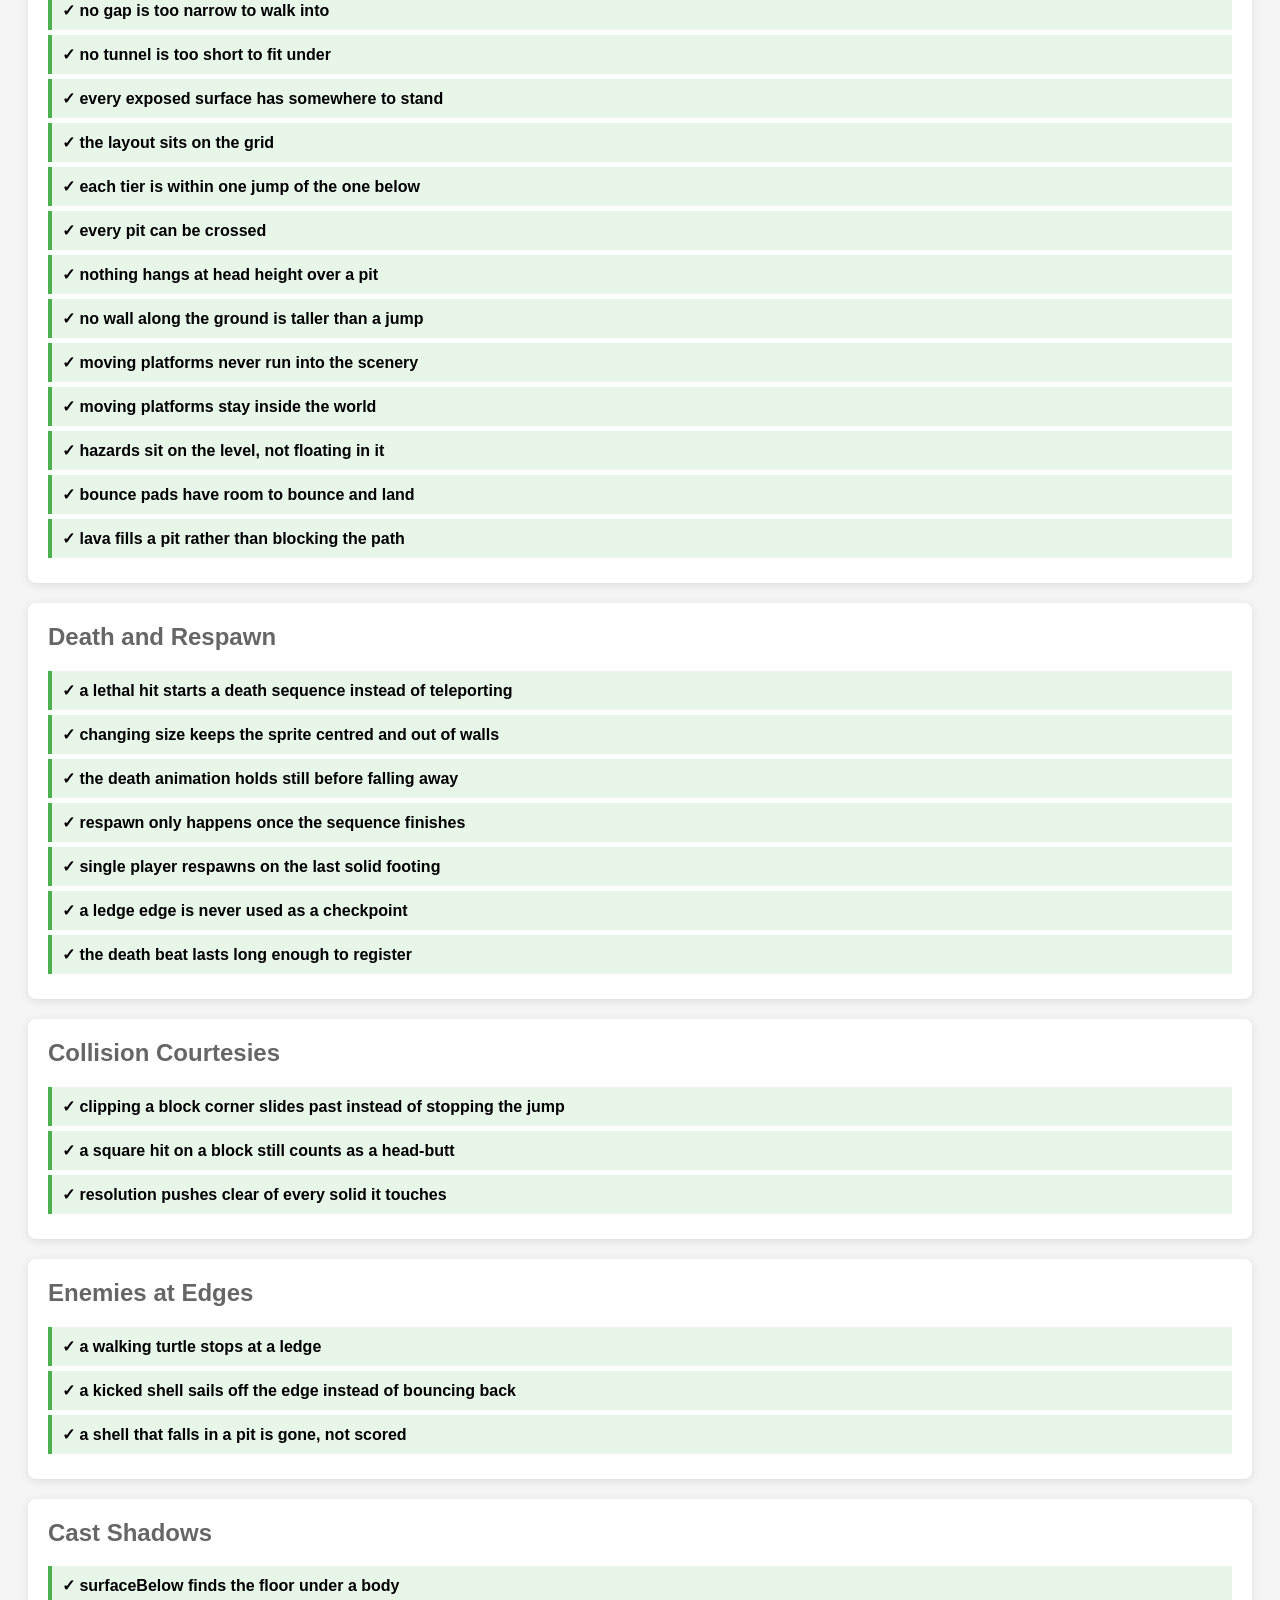
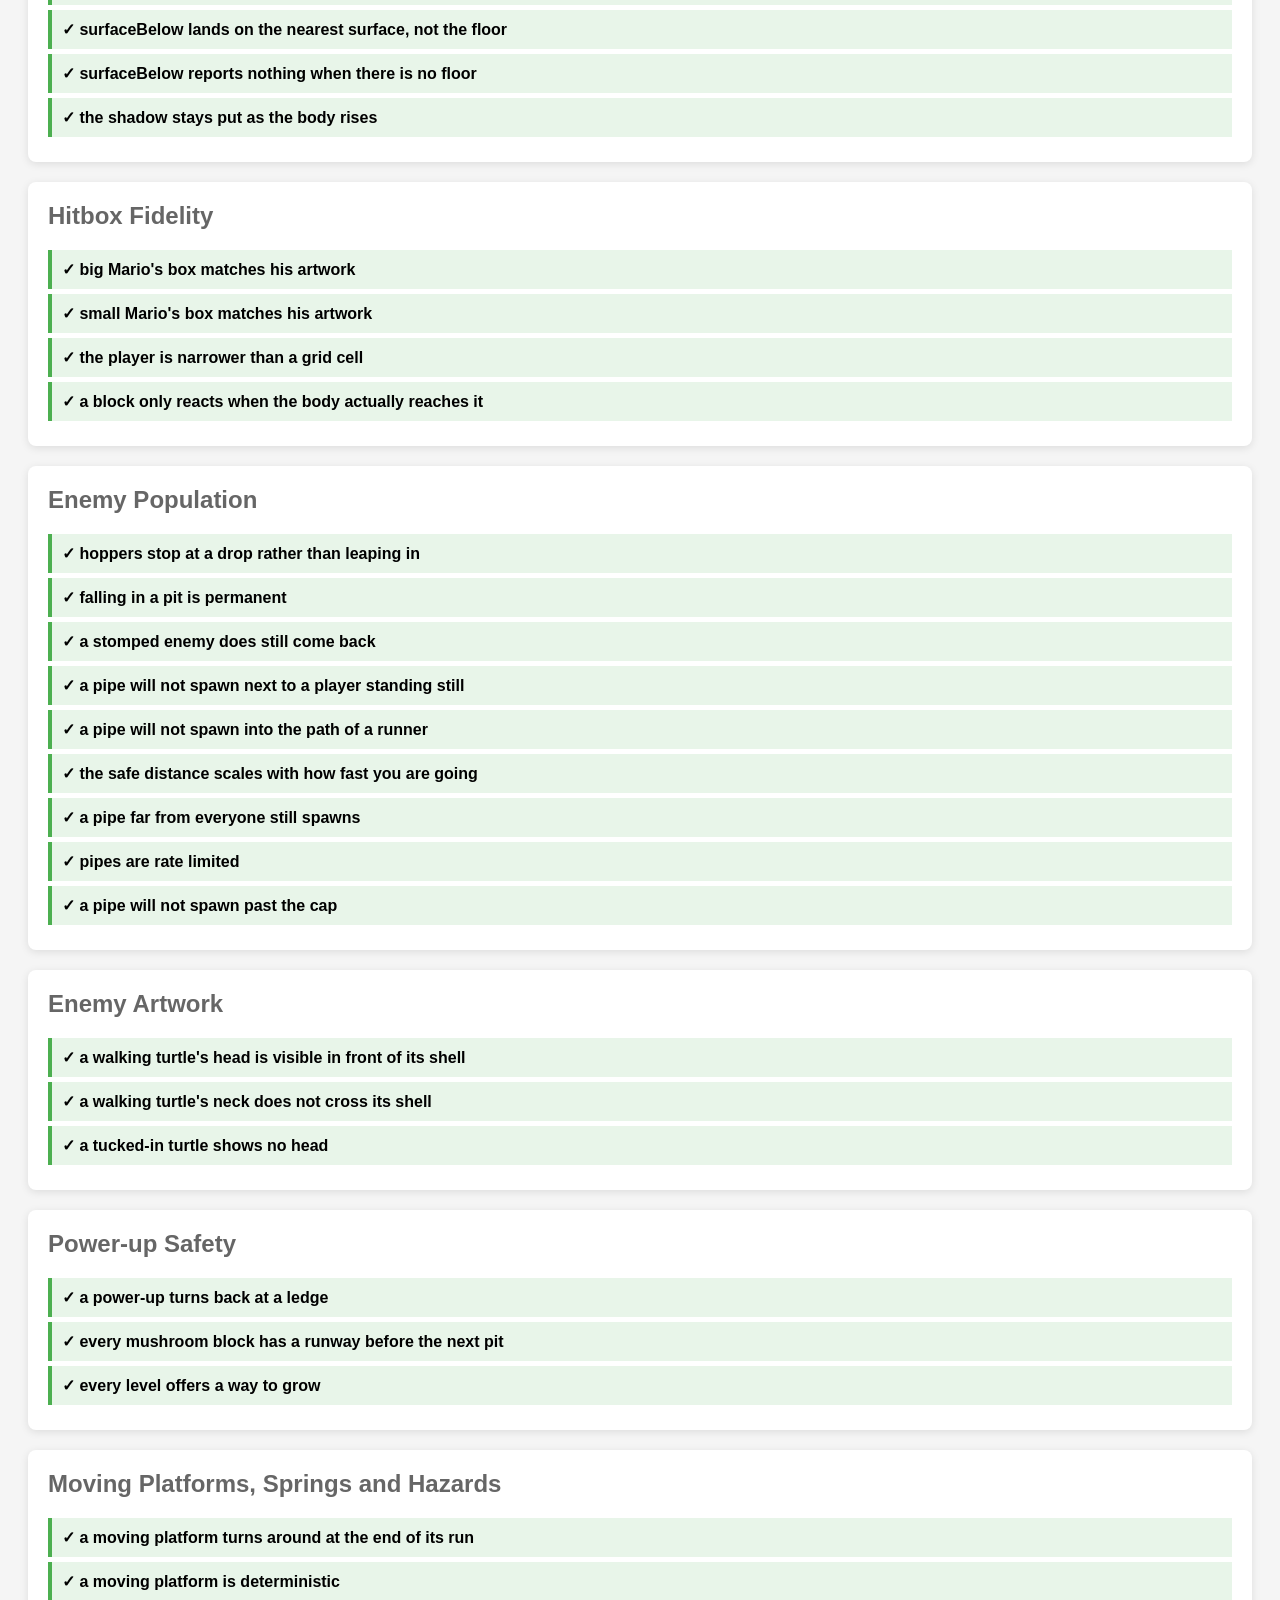
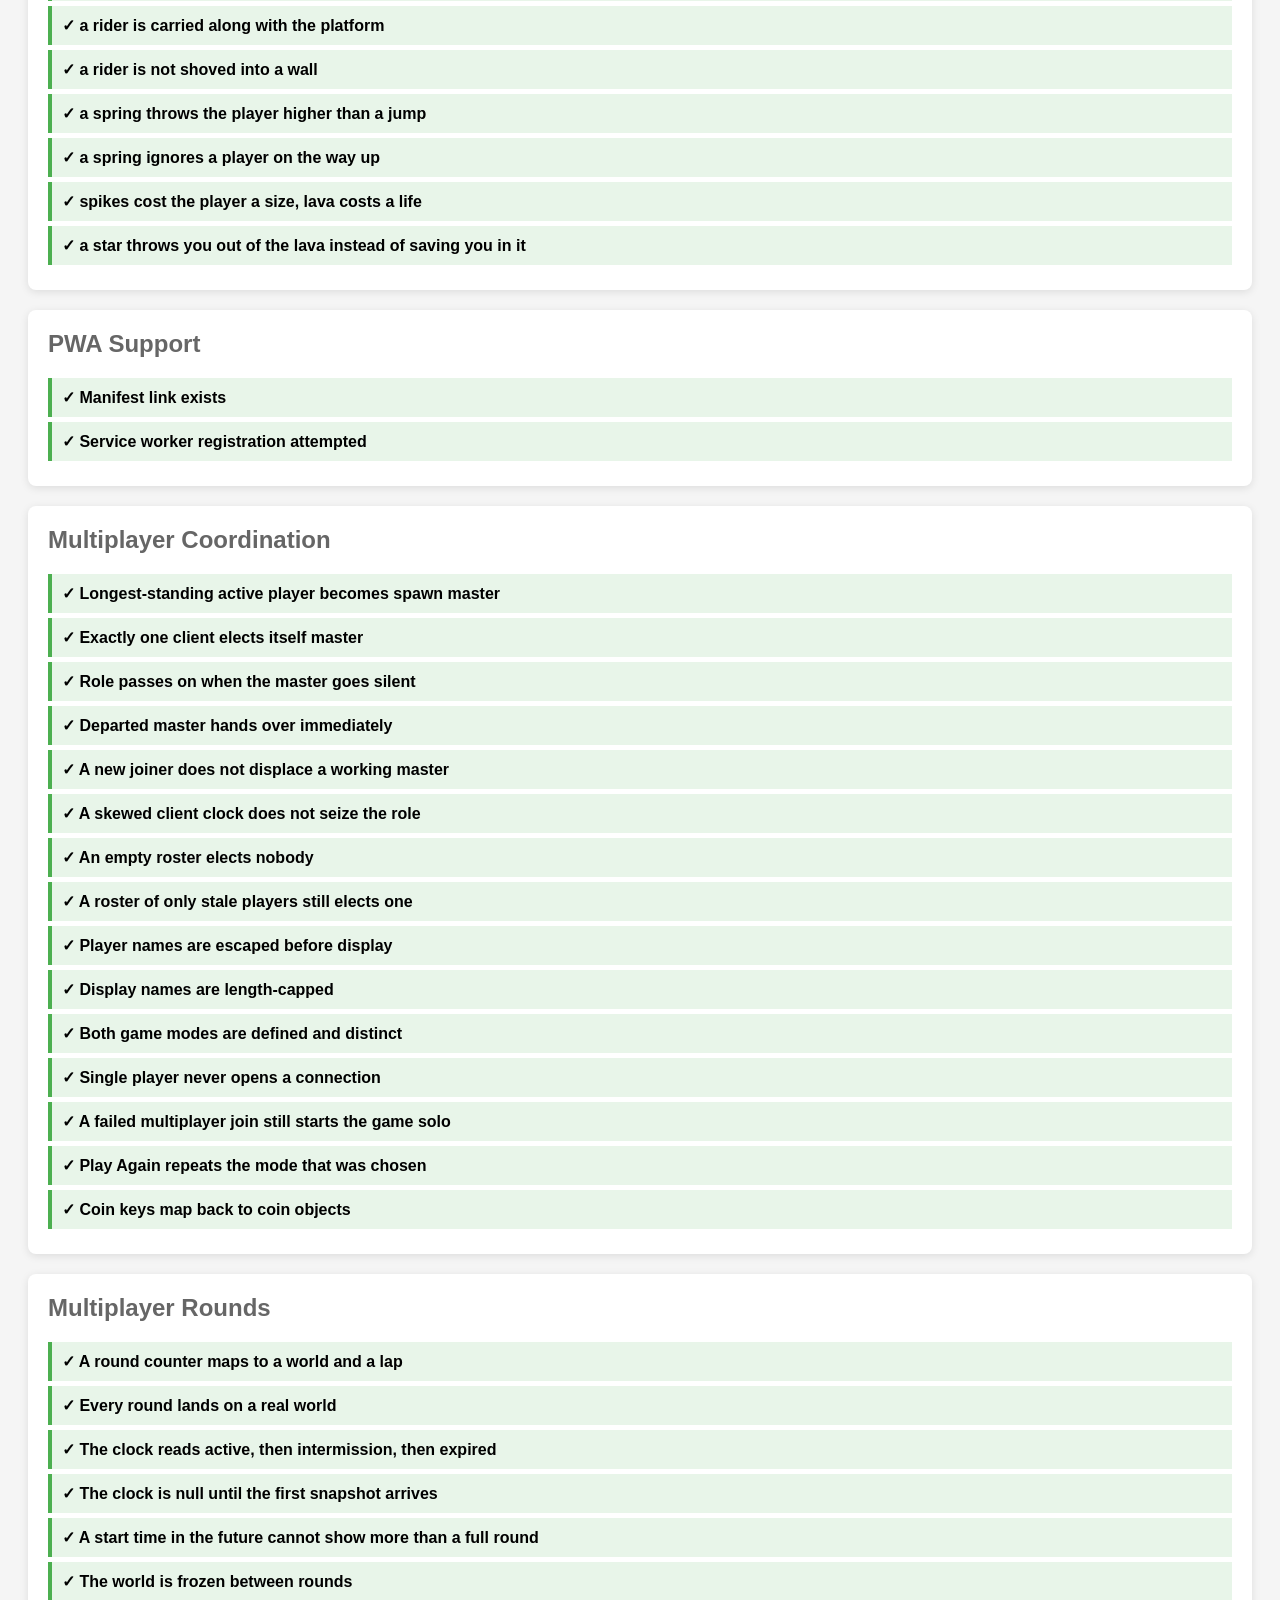
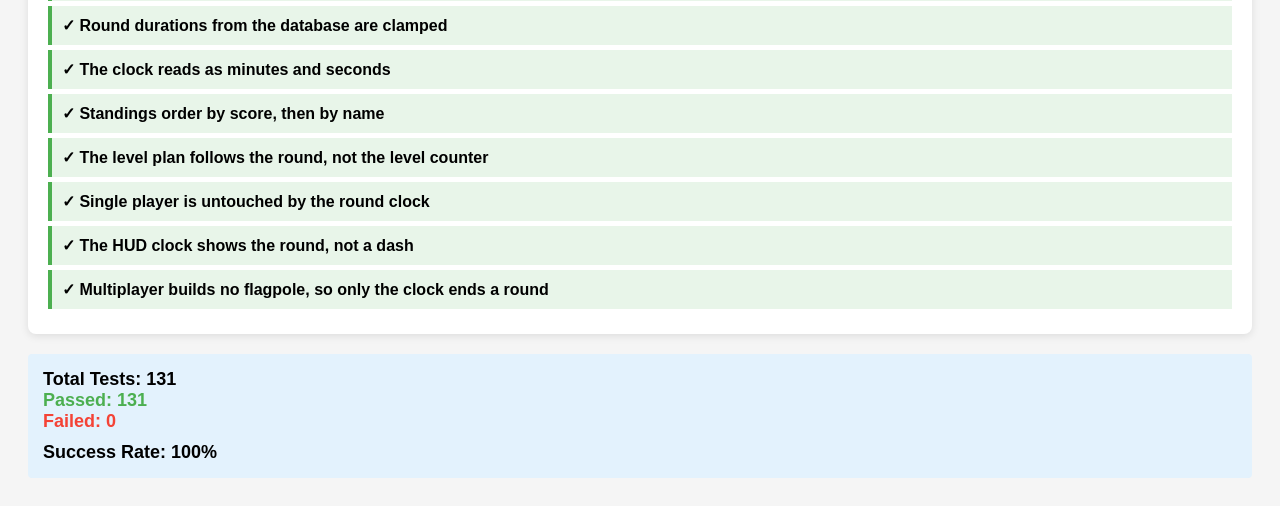
==== commit 35c83540: "Give multiplayer a round clock and rotate the worlds Multiplayer had no ending. initLevel() delibera" ====
--- a/tests.html
+++ b/tests.html
@@ -1728,6 +1728,254 @@
             assertEqual(multiplayer.coinFromKey('coin_notanumber'), null, 'Bad keys should resolve to null');
         });
 
+        // Test Suite: Multiplayer Rounds
+        const roundTests = new TestRunner('Multiplayer Rounds');
+
+        // Drives the real derivations against a synthetic round. Everything the
+        // round system does is a pure function of one timestamp, which is what
+        // makes it testable without a database.
+        function withRound(round, connected, fn) {
+            const saved = {
+                round: multiplayerState.round,
+                connected: multiplayerState.connected,
+                offset: multiplayerState.serverTimeOffset,
+            };
+
+            multiplayerState.round = round;
+            multiplayerState.connected = connected;
+            multiplayerState.serverTimeOffset = 0;
+
+            try {
+                return fn();
+            } finally {
+                multiplayerState.round = saved.round;
+                multiplayerState.connected = saved.connected;
+                multiplayerState.serverTimeOffset = saved.offset;
+            }
+        }
+
+        roundTests.test('A round counter maps to a world and a lap', () => {
+            assertEqual(roundDesign(0).design, LEVELS[0], 'Round 0 is the first world');
+            assertEqual(roundDesign(0).lap, 1, 'Round 0 is lap 1');
+
+            const last = LEVELS.length - 1;
+            assertEqual(roundDesign(last).design, LEVELS[last], 'The last world closes lap 1');
+            assertEqual(roundDesign(last).lap, 1, 'The last world is still lap 1');
+
+            // Rounds keep counting up, so the campaign comes round again.
+            assertEqual(roundDesign(LEVELS.length).design, LEVELS[0], 'The counter wraps to the first world');
+            assertEqual(roundDesign(LEVELS.length).lap, 2, 'Wrapping starts lap 2');
+            assertEqual(roundDesign(LEVELS.length * 3 + 2).index, 2, 'Deep counters still land on the right world');
+        });
+
+        roundTests.test('Every round lands on a real world', () => {
+            for (let counter = 0; counter < LEVELS.length * 4; counter++) {
+                const spot = roundDesign(counter);
+                assert(spot.design && spot.design.name, `Round ${counter} has no design`);
+                assert(spot.index >= 0 && spot.index < LEVELS.length, `Round ${counter} indexed out of range`);
+                assert(spot.lap >= 1, `Round ${counter} produced lap ${spot.lap}`);
+            }
+        });
+
+        roundTests.test('The clock reads active, then intermission, then expired', () => {
+            const round = { index: 3, startedAt: 1000000, duration: 150000 };
+
+            withRound(round, true, () => {
+                const start = roundView(round.startedAt);
+                assertEqual(start.phase, ROUND_PHASE.ACTIVE, 'A round opens active');
+                assertEqual(start.remainingMs, 150000, 'A fresh round has its full duration left');
+
+                const middle = roundView(round.startedAt + 50000);
+                assertEqual(middle.phase, ROUND_PHASE.ACTIVE, 'Still active halfway through');
+                assertEqual(middle.remainingMs, 100000, 'Remaining time counts down');
+
+                const whistle = roundView(round.startedAt + 150000);
+                assertEqual(whistle.phase, ROUND_PHASE.INTERMISSION, 'The clock running out settles the round');
+                assertEqual(whistle.remainingMs, ROUND.INTERMISSION_MS, 'The intermission starts at full length');
+
+                const breakEnd = roundView(round.startedAt + 150000 + ROUND.INTERMISSION_MS);
+                assertEqual(breakEnd.phase, ROUND_PHASE.EXPIRED, 'The intermission runs out into expired');
+
+                const later = roundView(round.startedAt + 999999);
+                assertEqual(later.phase, ROUND_PHASE.EXPIRED, 'A long-dead round stays expired');
+                assertEqual(later.index, 3, 'The index survives expiry so the master knows what to advance from');
+            });
+        });
+
+        roundTests.test('The clock is null until the first snapshot arrives', () => {
+            withRound(null, true, () => {
+                assertEqual(roundView(), null, 'No round means no view');
+                assertEqual(roundIsSettled(), false, 'Nothing to settle before a round exists');
+            });
+        });
+
+        roundTests.test('A start time in the future cannot show more than a full round', () => {
+            // A device whose clock drifts after the offset was last read can see
+            // a startedAt slightly ahead of its own now.
+            const round = { index: 0, startedAt: 1000000, duration: 150000 };
+            withRound(round, true, () => {
+                const view = roundView(round.startedAt - 20000);
+                assertEqual(view.phase, ROUND_PHASE.ACTIVE, 'Skew should not change the phase');
+                assertEqual(view.remainingMs, 150000, 'Remaining time is capped at the round duration');
+            });
+        });
+
+        roundTests.test('The world is frozen between rounds', () => {
+            const round = { index: 0, startedAt: 1000000, duration: 150000 };
+            const realView = window.roundView;
+
+            withRound(round, true, () => {
+                // roundIsSettled reads the live clock, so drive it through a stub.
+                window.roundView = () => ({ phase: ROUND_PHASE.ACTIVE, index: 0, remainingMs: 5000 });
+                assertEqual(roundIsSettled(), false, 'An active round is not settled');
+
+                window.roundView = () => ({ phase: ROUND_PHASE.INTERMISSION, index: 0, remainingMs: 5000 });
+                assertEqual(roundIsSettled(), true, 'An intermission is settled');
+
+                window.roundView = () => ({ phase: ROUND_PHASE.EXPIRED, index: 0, remainingMs: 0 });
+                assertEqual(roundIsSettled(), true, 'An expired round is settled');
+            });
+
+            window.roundView = realView;
+        });
+
+        roundTests.test('Round durations from the database are clamped', () => {
+            // The rules bound this too; the client refuses to render a nonsense
+            // countdown even if one ever gets past them.
+            assert(ROUND.MIN_DURATION_MS < ROUND.DURATION_MS, 'The default duration should sit above the floor');
+            assert(ROUND.MAX_DURATION_MS > ROUND.DURATION_MS, 'The default duration should sit below the ceiling');
+            assertEqual(clamp(5, ROUND.MIN_DURATION_MS, ROUND.MAX_DURATION_MS), ROUND.MIN_DURATION_MS,
+                'A tiny duration clamps up to the floor');
+            assertEqual(clamp(99999999, ROUND.MIN_DURATION_MS, ROUND.MAX_DURATION_MS), ROUND.MAX_DURATION_MS,
+                'A huge duration clamps down to the ceiling');
+        });
+
+        roundTests.test('The clock reads as minutes and seconds', () => {
+            assertEqual(formatClock(150000), '2:30', 'Two and a half minutes');
+            assertEqual(formatClock(60000), '1:00', 'A minute pads its seconds');
+            assertEqual(formatClock(9000), '0:09', 'Single seconds are padded');
+            assertEqual(formatClock(0), '0:00', 'Zero reads as zero');
+            assertEqual(formatClock(-5000), '0:00', 'A clock never goes negative');
+        });
+
+        roundTests.test('Standings order by score, then by name', () => {
+            const saved = {
+                remote: multiplayerState.remotePlayers,
+                id: multiplayerState.playerId,
+                name: multiplayerState.playerName,
+                score: gameState.score,
+            };
+
+            multiplayerState.remotePlayers = new Map([
+                ['uid-b', { name: 'Bea', score: 900 }],
+                ['uid-c', { name: 'Cai', score: 300 }],
+                ['uid-d', { name: 'Ali', score: 300 }],
+            ]);
+            multiplayerState.playerId = 'uid-me';
+            multiplayerState.playerName = 'Me';
+            gameState.score = 500;
+
+            try {
+                const board = roundStandings();
+                assertEqual(board.length, 4, 'Everyone in the session is on the board');
+                assertEqual(board[0].name, 'Bea', 'Highest score leads');
+                assertEqual(board[1].name, 'Me', 'Our own score is placed among the rest');
+                assert(board[1].isSelf, 'Our own row is flagged');
+                // 300 each - the tie has to break the same way on every screen,
+                // not on whatever order the players happened to arrive in.
+                assertEqual(board[2].name, 'Ali', 'A tie breaks on name');
+                assertEqual(board[3].name, 'Cai', 'A tie breaks on name');
+            } finally {
+                multiplayerState.remotePlayers = saved.remote;
+                multiplayerState.playerId = saved.id;
+                multiplayerState.playerName = saved.name;
+                gameState.score = saved.score;
+            }
+        });
+
+        roundTests.test('The level plan follows the round, not the level counter', () => {
+            const savedLevel = gameState.level;
+            gameState.level = 1;
+
+            try {
+                withRound({ index: 2, startedAt: Date.now(), duration: 150000 }, true, () => {
+                    const plan = levelPlan();
+                    assertEqual(plan.design, LEVELS[2], 'Round 2 puts everyone in the third world');
+                    assertEqual(plan.label, '1-3', 'The HUD label follows the round');
+                });
+
+                withRound({ index: LEVELS.length, startedAt: Date.now(), duration: 150000 }, true, () => {
+                    assertEqual(levelPlan().design, LEVELS[0], 'The rounds wrap back to the first world');
+                    assertEqual(levelPlan().lap, 2, 'Wrapping counts as a new lap');
+                });
+
+                // Before the first snapshot there is nothing to go on.
+                withRound(null, true, () => {
+                    assertEqual(levelPlan().design, LEVELS[0], 'With no round yet, everyone stands in the first world');
+                });
+            } finally {
+                gameState.level = savedLevel;
+            }
+        });
+
+        roundTests.test('Single player is untouched by the round clock', () => {
+            const savedLevel = gameState.level;
+
+            try {
+                // A round left in state must not leak into a solo run.
+                withRound({ index: 3, startedAt: Date.now(), duration: 150000 }, false, () => {
+                    gameState.level = 2;
+                    assertEqual(levelPlan().design, LEVELS[1], 'Solo play follows the level counter');
+                    assertEqual(levelPlan().label, '1-2', 'Solo labels come from the campaign, not the round');
+                });
+            } finally {
+                gameState.level = savedLevel;
+            }
+        });
+
+        roundTests.test('The HUD clock shows the round, not a dash', () => {
+            const timeEl = document.getElementById('time');
+            const labelEl = document.getElementById('time-label');
+            assert(timeEl, 'Time element not found');
+            assert(labelEl, 'Time label element not found - the clock caption has no id');
+
+            const savedText = timeEl.textContent;
+            const savedLabel = labelEl.textContent;
+            const startedAt = Date.now();
+
+            try {
+                withRound({ index: 0, startedAt, duration: 150000 }, true, () => {
+                    const urgent = updateClockDisplay();
+                    assertEqual(labelEl.textContent, 'Round', 'The caption reads Round in multiplayer');
+                    assert(/^\d+:\d\d$/.test(timeEl.textContent), `Expected m:ss, got ${timeEl.textContent}`);
+                    assertEqual(urgent, false, 'A round that has just started is not urgent');
+                });
+
+                // The last thirty seconds should be shouting.
+                withRound({ index: 0, startedAt: startedAt - 145000, duration: 150000 }, true, () => {
+                    assertEqual(updateClockDisplay(), true, 'The end of a round is urgent');
+                });
+
+                // Connected, but no snapshot yet.
+                withRound(null, true, () => {
+                    updateClockDisplay();
+                    assertEqual(timeEl.textContent, '--', 'With no round yet the clock is blank');
+                });
+            } finally {
+                timeEl.textContent = savedText;
+                labelEl.textContent = savedLabel;
+            }
+        });
+
+        roundTests.test('Multiplayer builds no flagpole, so only the clock ends a round', () => {
+            // The round clock is the only ending multiplayer has: initLevel
+            // deliberately skips the flag when connected, so a session that
+            // could not read the clock would never end at all.
+            assert(typeof updateRound === 'function', 'updateRound should drive the round forward');
+            assert(typeof multiplayer.advanceRound === 'function', 'The master needs a way to open the next world');
+            assert(typeof multiplayer.ensureRound === 'function', 'The first client needs a way to open round zero');
+        });
+
         // Run all tests
         async function runAllTests() {
             const suites = [
@@ -1752,7 +2000,8 @@
                 powerUpTests,
                 rideTests,
                 pwaTests,
-                multiplayerTests
+                multiplayerTests,
+                roundTests
             ];
 
             const allResults = [];
@@ -1838,7 +2087,7 @@
         <div><span id="coins"></span></div>
         <div><span id="lives"></span></div>
         <div><span id="level"></span></div>
-        <div class="time"><span id="time"></span></div>
+        <div class="time"><span id="time-label"></span><span id="time"></span></div>
         <div><span id="combo"></span></div>
     </div>
     <script src="game.js"></script>
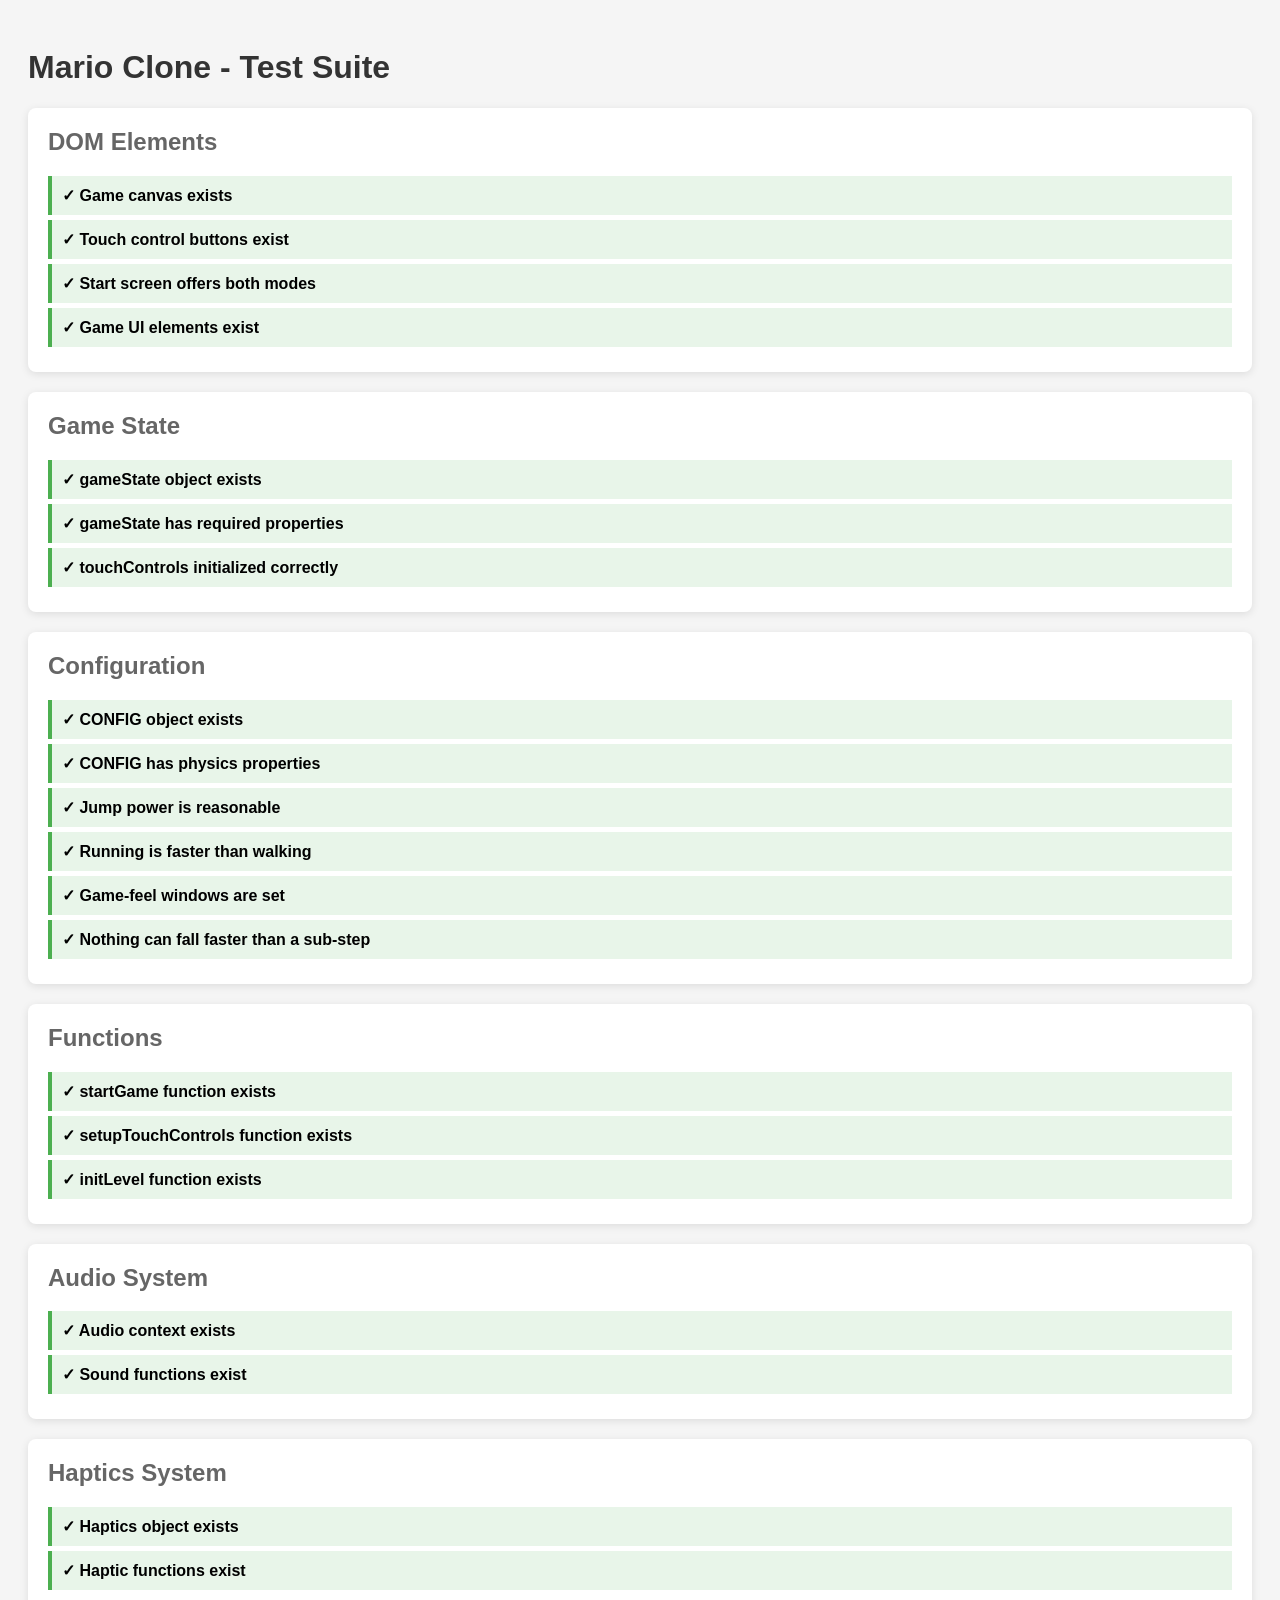
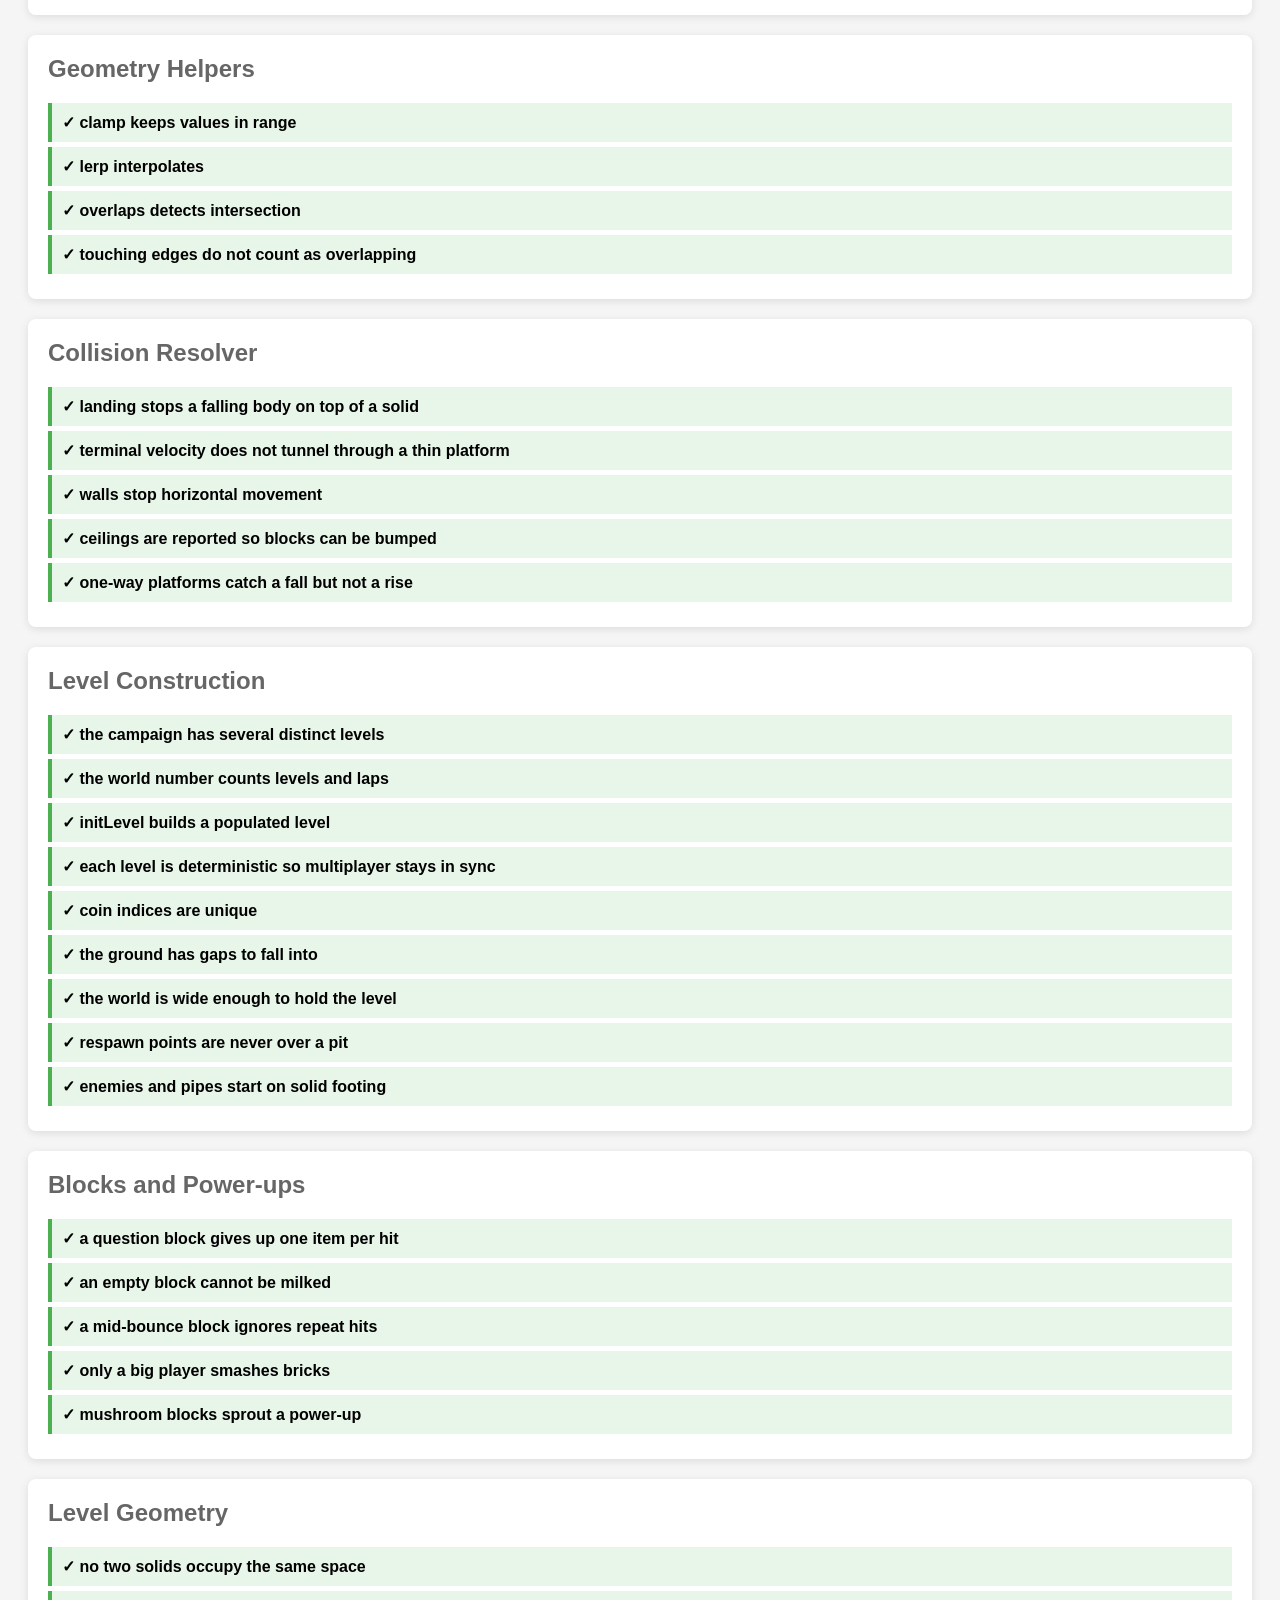
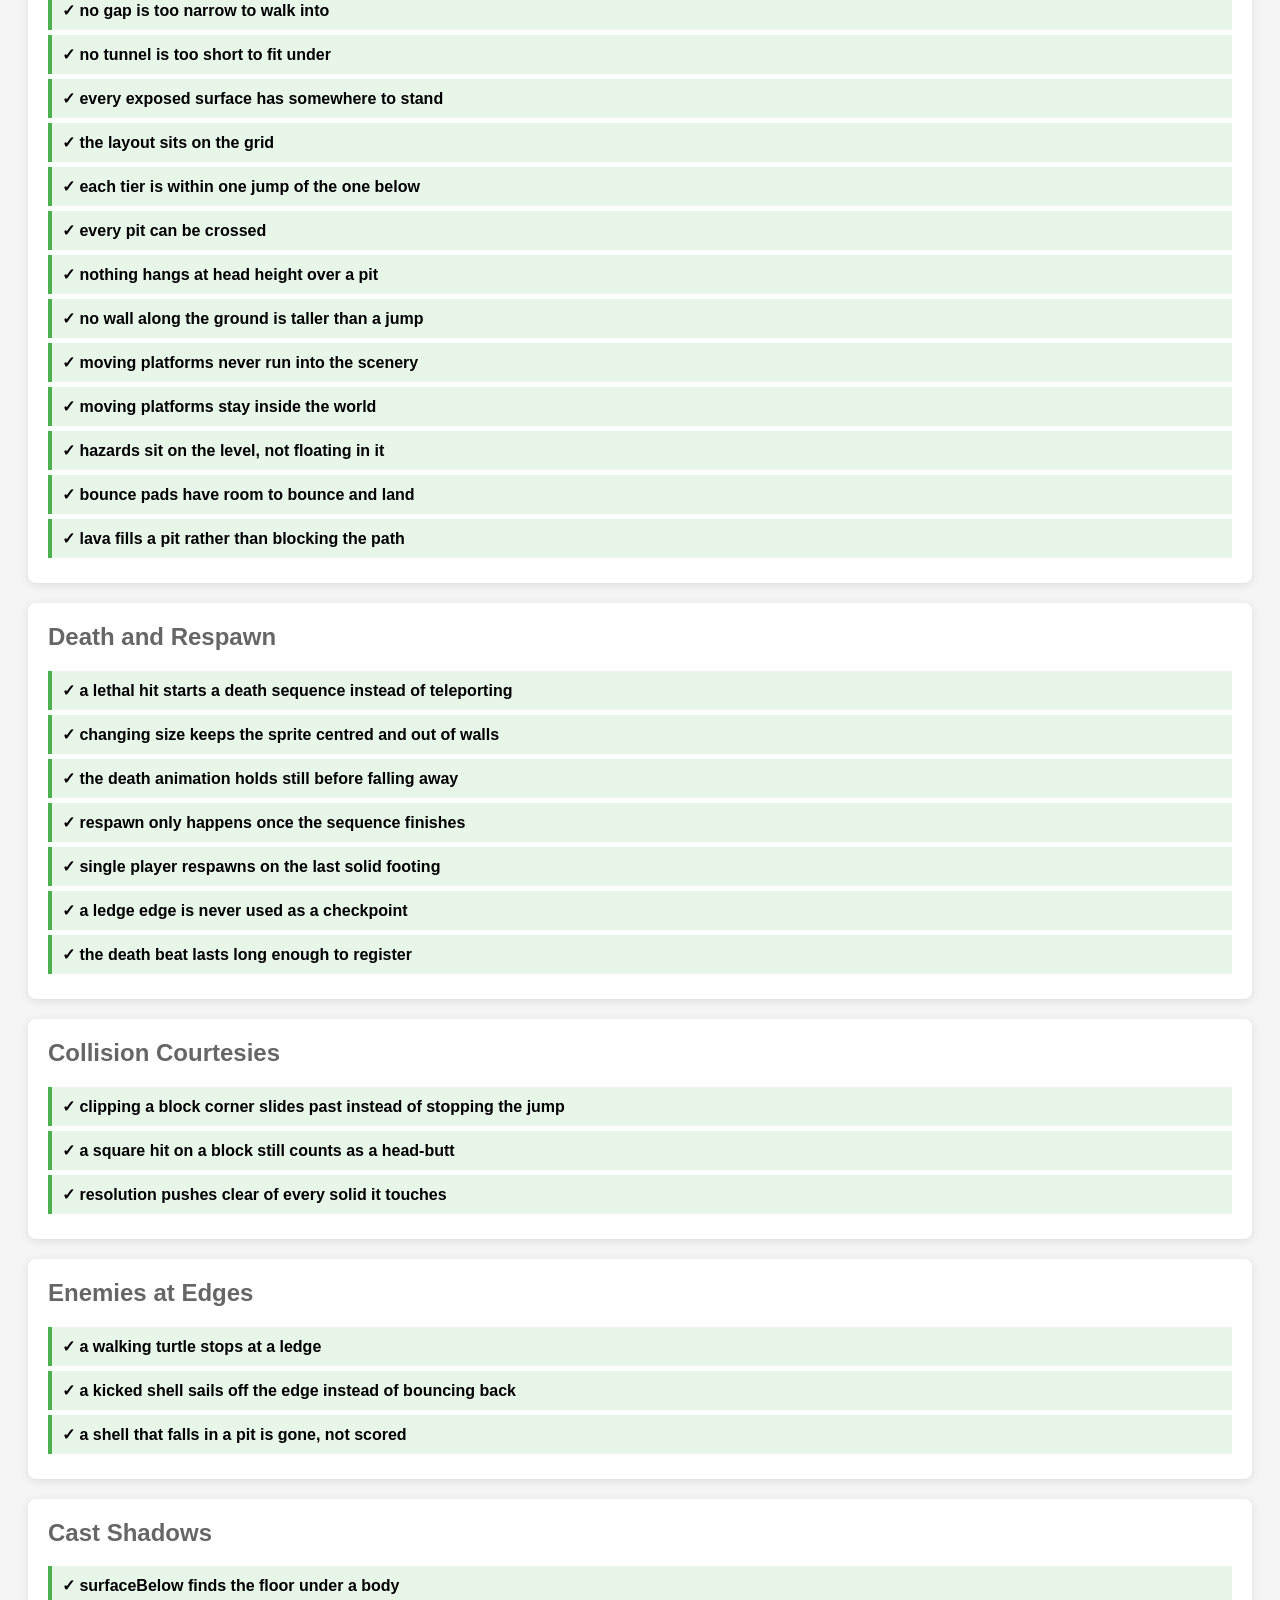
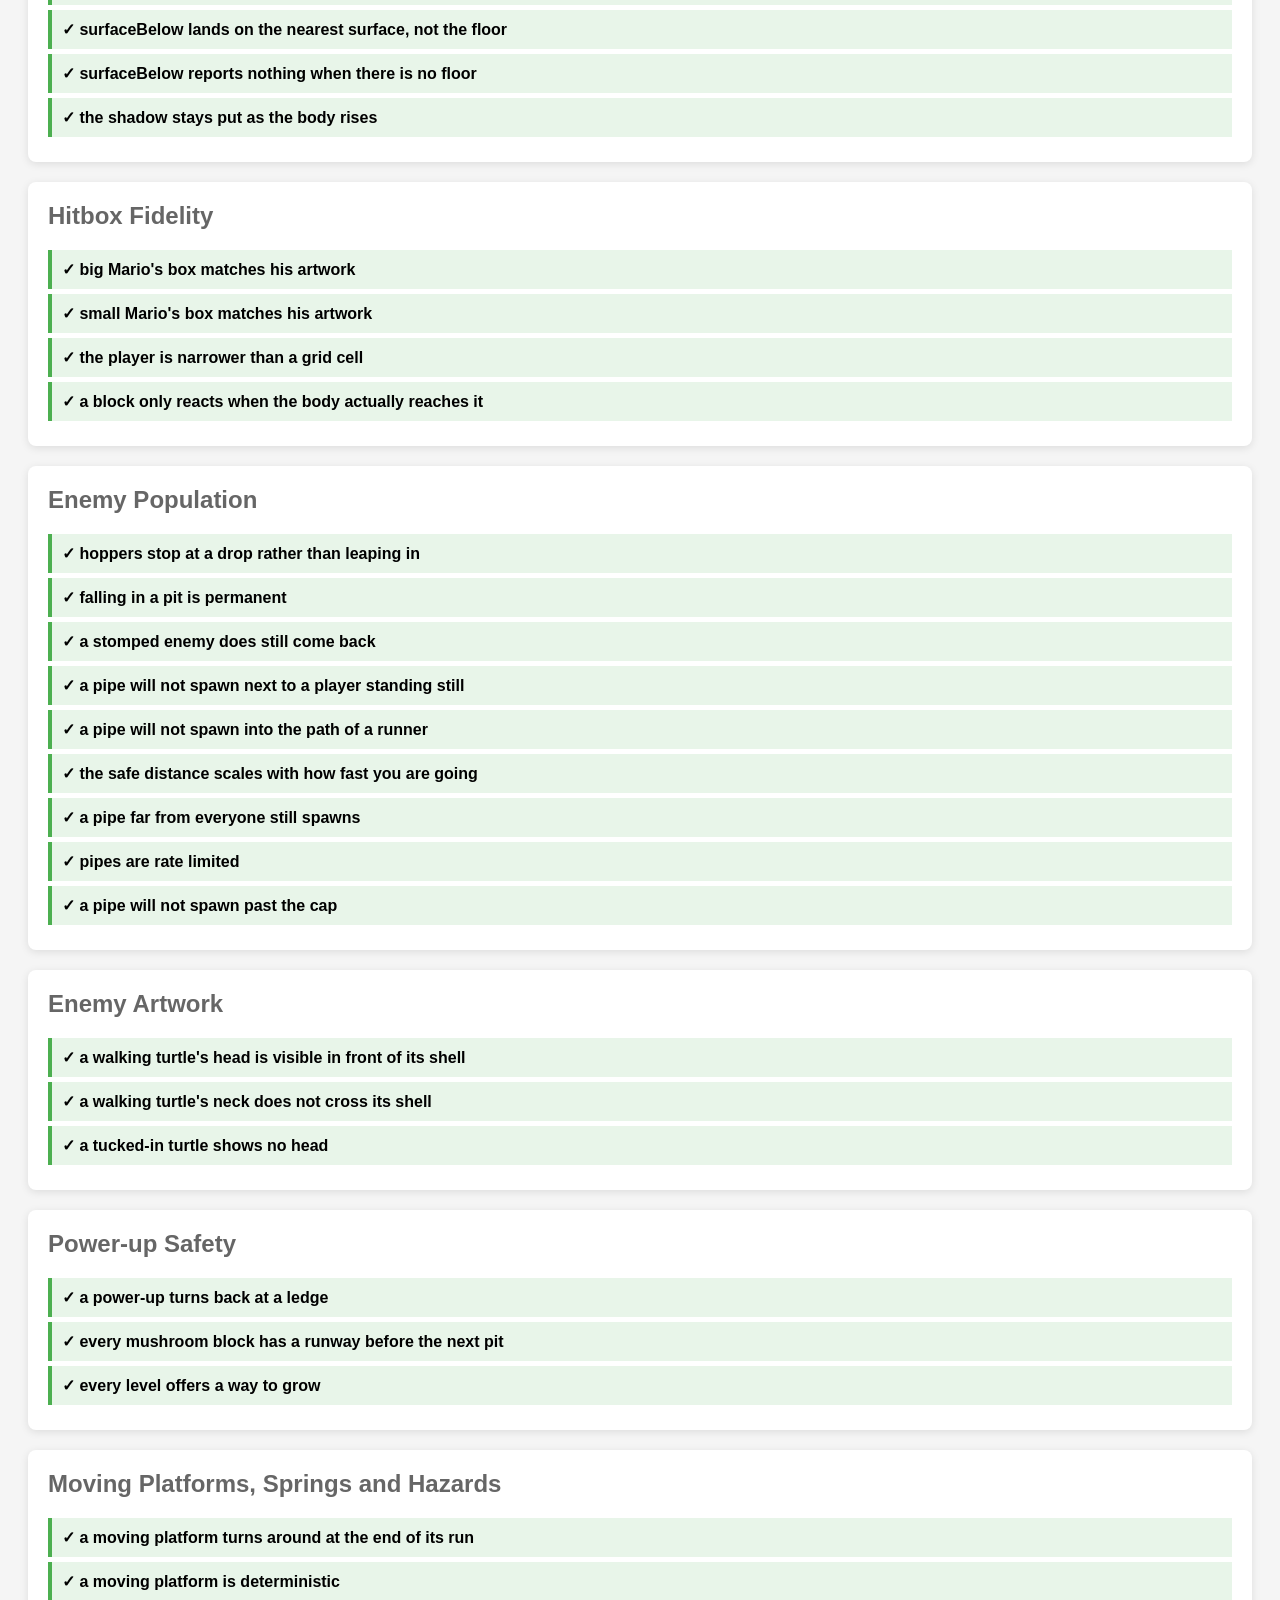
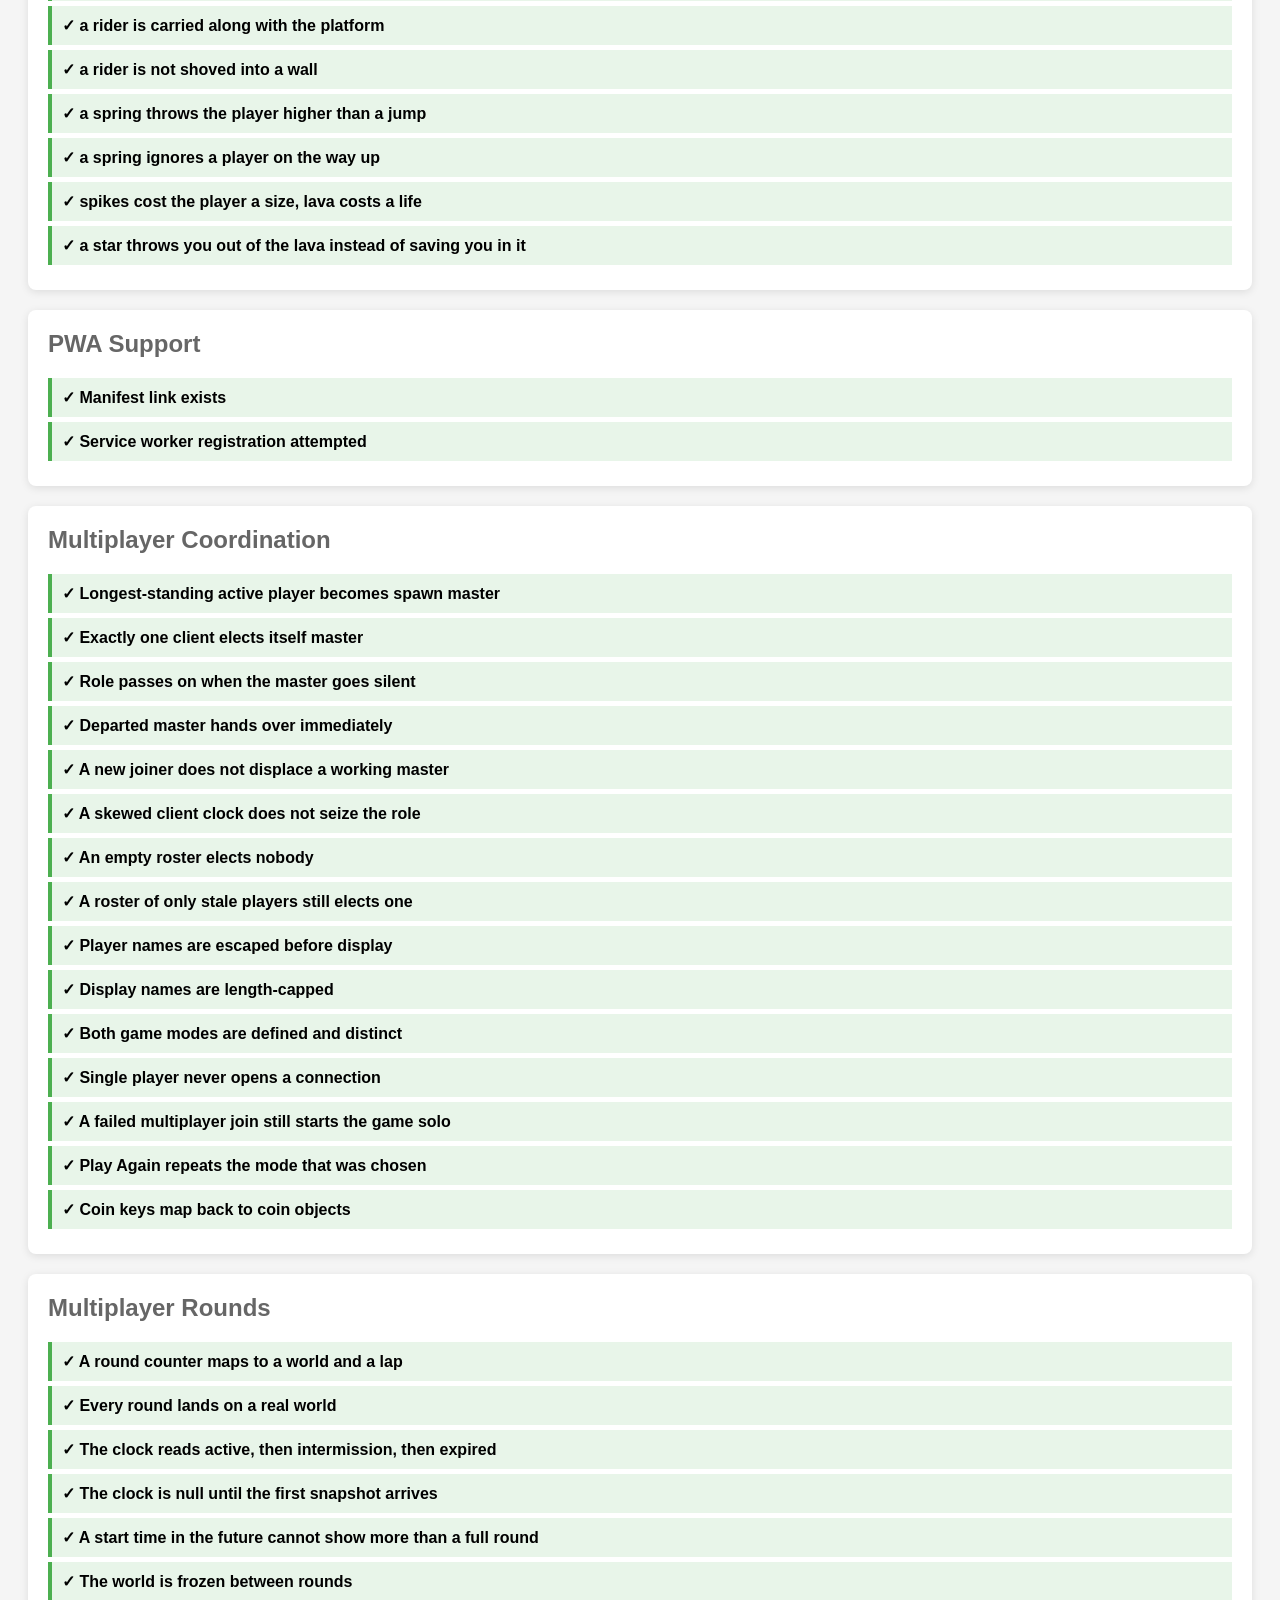
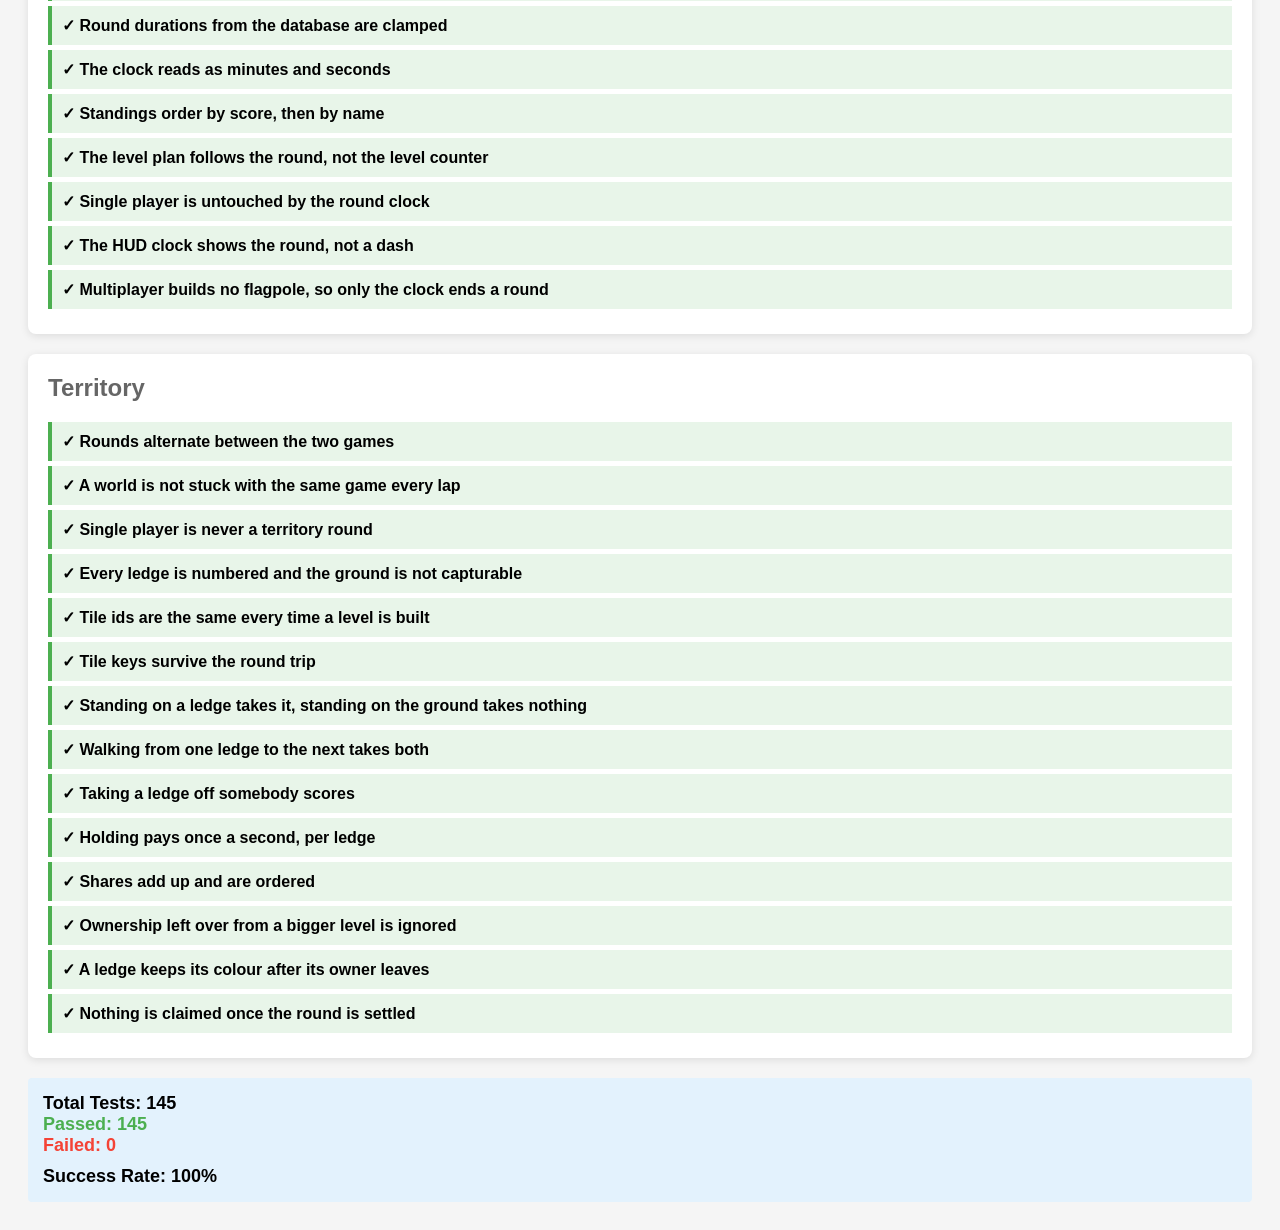
==== commit 5ab6f562: "Add territory capture as a round type Rounds now alternate between two games. Score attack is what w" ====
--- a/tests.html
+++ b/tests.html
@@ -1976,6 +1976,357 @@
             assert(typeof multiplayer.ensureRound === 'function', 'The first client needs a way to open round zero');
         });
 
+        // Test Suite: Territory
+        const territoryTests = new TestRunner('Territory');
+
+        // Territory reads a lot of shared state. Every test here puts back what
+        // it borrowed, so the suite can run in any order.
+        function withTerritory(fn) {
+            const saved = {
+                owners: new Map(territoryState.owners),
+                colors: new Map(territoryState.colors),
+                tileCount: territoryState.tileCount,
+                shares: territoryState.shares,
+                dirty: territoryState.dirty,
+                connected: multiplayerState.connected,
+                round: multiplayerState.round,
+                id: multiplayerState.playerId,
+                name: multiplayerState.playerName,
+                color: multiplayerState.playerColor,
+                remote: multiplayerState.remotePlayers,
+                score: gameState.score,
+            };
+            try {
+                return fn();
+            } finally {
+                territoryState.owners = saved.owners;
+                territoryState.colors = saved.colors;
+                territoryState.tileCount = saved.tileCount;
+                territoryState.shares = saved.shares;
+                territoryState.dirty = saved.dirty;
+                multiplayerState.connected = saved.connected;
+                multiplayerState.round = saved.round;
+                multiplayerState.playerId = saved.id;
+                multiplayerState.playerName = saved.name;
+                multiplayerState.playerColor = saved.color;
+                multiplayerState.remotePlayers = saved.remote;
+                gameState.score = saved.score;
+            }
+        }
+
+        // Opens a territory round with us in it, against the level currently built.
+        function enterTerritoryRound() {
+            let counter = 0;
+            while (roundMode(counter) !== ROUND_MODES.TERRITORY) counter++;
+            multiplayerState.connected = true;
+            multiplayerState.round = { index: counter, startedAt: Date.now(), duration: ROUND.DURATION_MS };
+            multiplayerState.playerId = 'uid-me';
+            multiplayerState.playerName = 'Me';
+            multiplayerState.playerColor = PLAYER_COLORS[0];
+            multiplayerState.remotePlayers = new Map();
+            territoryState.owners.clear();
+            territoryState.dirty = true;
+            return counter;
+        }
+
+        territoryTests.test('Rounds alternate between the two games', () => {
+            // Every round plays one of the two, and never something else.
+            for (let i = 0; i < LEVELS.length * 4; i++) {
+                const mode = roundMode(i);
+                assert(mode === ROUND_MODES.SCORE || mode === ROUND_MODES.TERRITORY,
+                    `Round ${i} produced mode ${mode}`);
+            }
+
+            // Consecutive rounds differ, so a session never plays the same game
+            // twice running.
+            for (let i = 0; i < LEVELS.length * 3; i++) {
+                if (Math.floor(i / LEVELS.length) === Math.floor((i + 1) / LEVELS.length)) {
+                    assert(roundMode(i) !== roundMode(i + 1),
+                        `Rounds ${i} and ${i + 1} play the same game`);
+                }
+            }
+        });
+
+        territoryTests.test('A world is not stuck with the same game every lap', () => {
+            // There is an even number of worlds, so a plain counter % 2 would
+            // pin each world to one game forever. The lap shift is what stops
+            // that, and this is the check that would catch it being dropped.
+            for (let world = 0; world < LEVELS.length; world++) {
+                const lap1 = roundMode(world);
+                const lap2 = roundMode(world + LEVELS.length);
+                assert(lap1 !== lap2,
+                    `${LEVELS[world].name} plays ${lap1} on both lap 1 and lap 2`);
+            }
+        });
+
+        territoryTests.test('Single player is never a territory round', () => {
+            withTerritory(() => {
+                multiplayerState.connected = false;
+                multiplayerState.round = { index: 1, startedAt: Date.now(), duration: ROUND.DURATION_MS };
+                assertEqual(currentRoundMode(), ROUND_MODES.SCORE, 'Solo play is always score attack');
+                assertEqual(isTerritoryRound(), false, 'Solo play is never a territory round');
+            });
+        });
+
+        territoryTests.test('Every ledge is numbered and the ground is not capturable', () => {
+            withTerritory(() => {
+                initLevel();
+
+                assert(platforms.length > 0, 'No platforms were built');
+                platforms.forEach((platform, i) => {
+                    assertEqual(platform.tileId, i, 'A tile id should be its index in platforms');
+                });
+
+                const ground = platforms.filter(p => p.variant === 'ground');
+                assert(ground.length > 0, 'The level has no ground to check');
+                assert(ground.every(p => !p.capturable), 'Ground must never be capturable');
+
+                const ledges = platforms.filter(p => p.variant !== 'ground');
+                assert(ledges.length > 0, 'The level has no ledges to capture');
+                assert(ledges.every(p => p.capturable), 'Every ledge should be capturable');
+                assertEqual(territoryState.tileCount, ledges.length, 'The tile count should be the ledge count');
+            });
+        });
+
+        territoryTests.test('Tile ids are the same every time a level is built', () => {
+            // The whole scheme rests on this: a tile is identified across the
+            // network by nothing but its index, which only works because the
+            // level is built from data in a fixed order with no randomness. If
+            // layout ever picks up a Math.random, this is the test that fails.
+            withTerritory(() => {
+                const fingerprint = () => {
+                    initLevel();
+                    return platforms.map(p => `${p.tileId}:${p.variant}:${p.capturable}:${p.homeX === undefined ? p.x : p.homeX}:${p.homeY === undefined ? p.y : p.homeY}:${p.width}`).join('|');
+                };
+
+                const savedLevel = gameState.level;
+                try {
+                    for (let level = 1; level <= LEVELS.length; level++) {
+                        gameState.level = level;
+                        const first = fingerprint();
+                        const second = fingerprint();
+                        assertEqual(second, first, `Level ${level} numbers its tiles differently on a rebuild`);
+                    }
+                } finally {
+                    gameState.level = savedLevel;
+                    initLevel();
+                }
+            });
+        });
+
+        territoryTests.test('Tile keys survive the round trip', () => {
+            assertEqual(tileIdFromKey(tileKey(0)), 0, 'Tile 0 should round-trip');
+            assertEqual(tileIdFromKey(tileKey(37)), 37, 'Tile 37 should round-trip');
+            assertEqual(tileIdFromKey('tile_notanumber'), null, 'A bad key resolves to null');
+        });
+
+        territoryTests.test('Standing on a ledge takes it, standing on the ground takes nothing', () => {
+            withTerritory(() => {
+                initLevel();
+                enterTerritoryRound();
+
+                const realClaim = multiplayer.claimTile;
+                const writes = [];
+                multiplayer.claimTile = async (id) => { writes.push(id); };
+
+                try {
+                    const ledge = platforms.find(p => p.capturable);
+                    const ground = platforms.find(p => p.variant === 'ground');
+
+                    claimGround(ledge);
+                    assertEqual(territoryState.owners.get(ledge.tileId), 'uid-me', 'A ledge should be taken');
+                    assertEqual(writes.length, 1, 'Taking a ledge should write once');
+
+                    // Already ours - no work, and above all no second write.
+                    claimGround(ledge);
+                    assertEqual(writes.length, 1, 'Standing on a ledge you own must not write again');
+
+                    claimGround(ground);
+                    assertEqual(territoryState.owners.has(ground.tileId), false, 'The ground cannot be taken');
+                    assertEqual(writes.length, 1, 'The ground must not produce a write');
+                } finally {
+                    multiplayer.claimTile = realClaim;
+                }
+            });
+        });
+
+        territoryTests.test('Walking from one ledge to the next takes both', () => {
+            // "Last touched" means touched, not landed on: the claim runs on
+            // every grounded frame, so crossing from one ledge onto another
+            // without leaving the ground takes the second one too.
+            withTerritory(() => {
+                initLevel();
+                enterTerritoryRound();
+
+                const realClaim = multiplayer.claimTile;
+                multiplayer.claimTile = async () => {};
+
+                try {
+                    const ledges = platforms.filter(p => p.capturable).slice(0, 2);
+                    assert(ledges.length === 2, 'Need two ledges for this test');
+                    ledges.forEach(l => claimGround(l));
+                    assertEqual(myTerritoryTiles(), 2, 'Both ledges should be ours');
+                } finally {
+                    multiplayer.claimTile = realClaim;
+                }
+            });
+        });
+
+        territoryTests.test('Taking a ledge off somebody scores', () => {
+            withTerritory(() => {
+                initLevel();
+                enterTerritoryRound();
+
+                const realClaim = multiplayer.claimTile;
+                multiplayer.claimTile = async () => {};
+
+                try {
+                    const ledge = platforms.find(p => p.capturable);
+
+                    // A loose ledge is worth the colour, not the points.
+                    gameState.score = 0;
+                    claimGround(ledge);
+                    assertEqual(gameState.score, 0, 'Colouring in a free ledge should not score');
+
+                    // One somebody else holds is worth taking.
+                    setTileOwner(ledge.tileId, 'uid-rival');
+                    gameState.score = 0;
+                    claimGround(ledge);
+                    assertEqual(gameState.score, TERRITORY.STEAL_POINTS, 'Taking a held ledge should score');
+                    assertEqual(territoryState.owners.get(ledge.tileId), 'uid-me', 'And it should change hands');
+                } finally {
+                    multiplayer.claimTile = realClaim;
+                }
+            });
+        });
+
+        territoryTests.test('Holding pays once a second, per ledge', () => {
+            withTerritory(() => {
+                initLevel();
+                enterTerritoryRound();
+
+                const realClaim = multiplayer.claimTile;
+                multiplayer.claimTile = async () => {};
+
+                try {
+                    platforms.filter(p => p.capturable).slice(0, 3).forEach(l => claimGround(l));
+                    assertEqual(myTerritoryTiles(), 3, 'Should be holding three ledges');
+
+                    let now = 1000000;
+                    gameState.score = 0;
+                    territoryState.lastPaidAt = now;
+
+                    // Part of a second pays nothing...
+                    payTerritoryHolders(now + 400);
+                    assertEqual(gameState.score, 0, 'Half a second should not pay');
+
+                    // ...a full second pays for every ledge held.
+                    payTerritoryHolders(now + 1000);
+                    assertEqual(gameState.score, 3 * TERRITORY.HOLD_POINTS_PER_TILE, 'A second should pay per ledge');
+
+                    // And it pays once, not once per frame.
+                    payTerritoryHolders(now + 1100);
+                    payTerritoryHolders(now + 1200);
+                    assertEqual(gameState.score, 3 * TERRITORY.HOLD_POINTS_PER_TILE, 'Holding must not pay every frame');
+                } finally {
+                    multiplayer.claimTile = realClaim;
+                }
+            });
+        });
+
+        territoryTests.test('Shares add up and are ordered', () => {
+            withTerritory(() => {
+                initLevel();
+                enterTerritoryRound();
+
+                const ledges = platforms.filter(p => p.capturable);
+                assert(ledges.length >= 6, 'Need at least six ledges for this test');
+
+                multiplayerState.remotePlayers = new Map([
+                    ['uid-b', { name: 'Bea', score: 0, color: PLAYER_COLORS[1] }],
+                ]);
+
+                ledges.slice(0, 2).forEach(l => setTileOwner(l.tileId, 'uid-me'));
+                ledges.slice(2, 6).forEach(l => setTileOwner(l.tileId, 'uid-b'));
+
+                const shares = territoryShares();
+                assertEqual(shares.length, 2, 'Two players hold ground');
+                assertEqual(shares[0].name, 'Bea', 'The bigger share leads');
+                assertEqual(shares[0].tiles, 4, 'Bea holds four');
+                assertEqual(shares[1].tiles, 2, 'We hold two');
+                assert(shares[1].isSelf, 'Our own row is flagged');
+
+                const total = shares.reduce((sum, s) => sum + s.share, 0);
+                assert(total <= 1.0001, `Shares should never exceed the whole map, got ${total}`);
+                assertEqual(Math.round(shares[0].share * ledges.length), 4, 'A share is its ledge count over the map');
+            });
+        });
+
+        territoryTests.test('Ownership left over from a bigger level is ignored', () => {
+            // Levels are different sizes, and a stale claim can outlive a
+            // rebuild by a few frames. A tile id past the end of the level
+            // standing must not count towards anybody's share.
+            withTerritory(() => {
+                initLevel();
+                enterTerritoryRound();
+
+                setTileOwner(platforms.length + 500, 'uid-me');
+                assertEqual(myTerritoryTiles(), 0, 'A tile that is not in this level should not count');
+
+                const ground = platforms.find(p => p.variant === 'ground');
+                setTileOwner(ground.tileId, 'uid-me');
+                assertEqual(myTerritoryTiles(), 0, 'A ground tile should not count even if claimed');
+            });
+        });
+
+        territoryTests.test('A ledge keeps its colour after its owner leaves', () => {
+            withTerritory(() => {
+                initLevel();
+                enterTerritoryRound();
+
+                // Bea is here, and painted.
+                territoryState.colors.set('uid-b', PLAYER_COLORS[1]);
+                multiplayerState.remotePlayers = new Map([
+                    ['uid-b', { name: 'Bea', score: 0, color: PLAYER_COLORS[1] }],
+                ]);
+                const ledge = platforms.find(p => p.capturable);
+                setTileOwner(ledge.tileId, 'uid-b');
+                assertEqual(territoryPalette('uid-b'), PLAYER_COLORS[1], 'Bea paints in her own colour');
+
+                // Bea quits. Her ledges stay hers, and stay her colour.
+                multiplayerState.remotePlayers = new Map();
+                assertEqual(territoryPalette('uid-b'), PLAYER_COLORS[1], 'A departed player keeps their colour');
+                assertEqual(territoryOwnerOf(ledge), 'uid-b', 'And keeps their ledges');
+            });
+        });
+
+        territoryTests.test('Nothing is claimed once the round is settled', () => {
+            withTerritory(() => {
+                initLevel();
+                enterTerritoryRound();
+
+                const realClaim = multiplayer.claimTile;
+                const writes = [];
+                multiplayer.claimTile = async (id) => { writes.push(id); };
+
+                try {
+                    // Wind the clock past the whistle: the world is frozen and
+                    // the standings are up, so the map is closed.
+                    multiplayerState.round = {
+                        index: multiplayerState.round.index,
+                        startedAt: Date.now() - (ROUND.DURATION_MS + 1000),
+                        duration: ROUND.DURATION_MS,
+                    };
+                    assert(roundIsSettled(), 'The round should be settled for this test');
+
+                    claimGround(platforms.find(p => p.capturable));
+                    assertEqual(writes.length, 0, 'A settled round must not accept claims');
+                } finally {
+                    multiplayer.claimTile = realClaim;
+                }
+            });
+        });
+
         // Run all tests
         async function runAllTests() {
             const suites = [
@@ -2001,7 +2352,8 @@
                 rideTests,
                 pwaTests,
                 multiplayerTests,
-                roundTests
+                roundTests,
+                territoryTests
             ];
 
             const allResults = [];
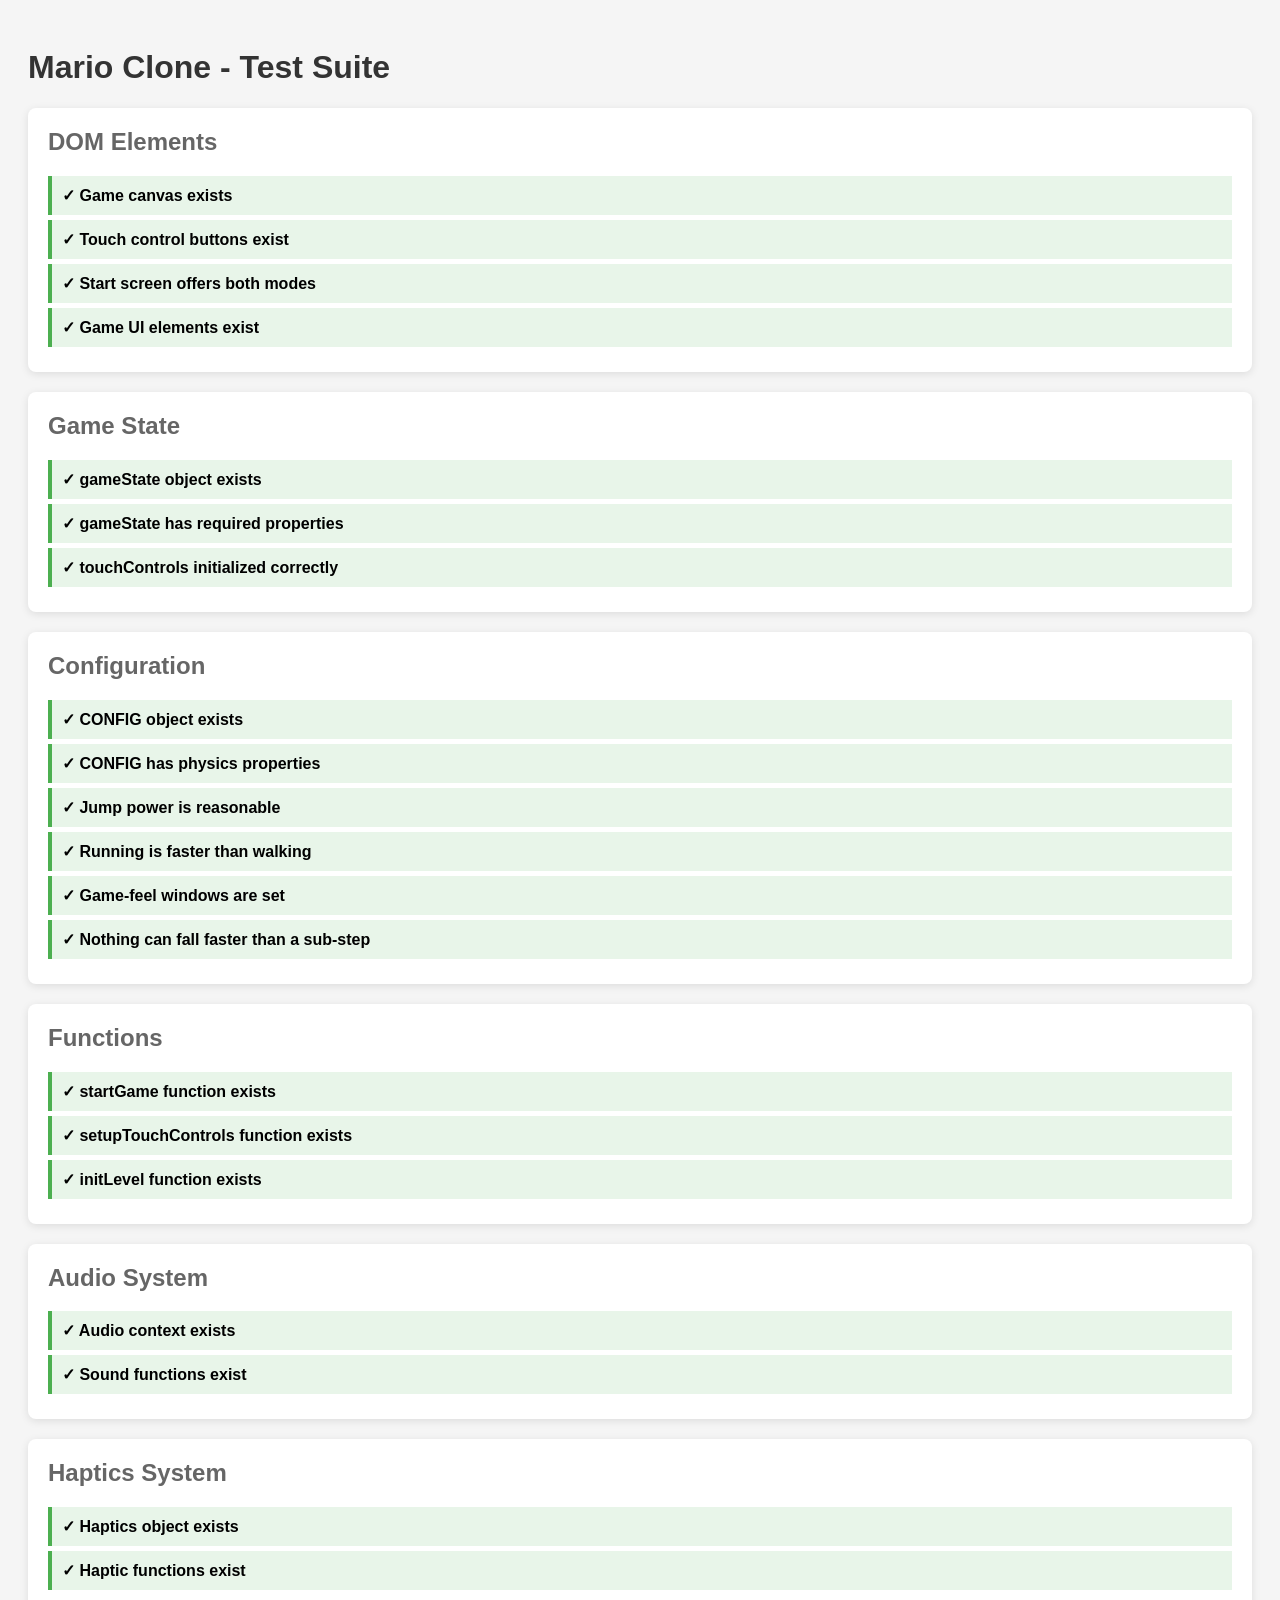
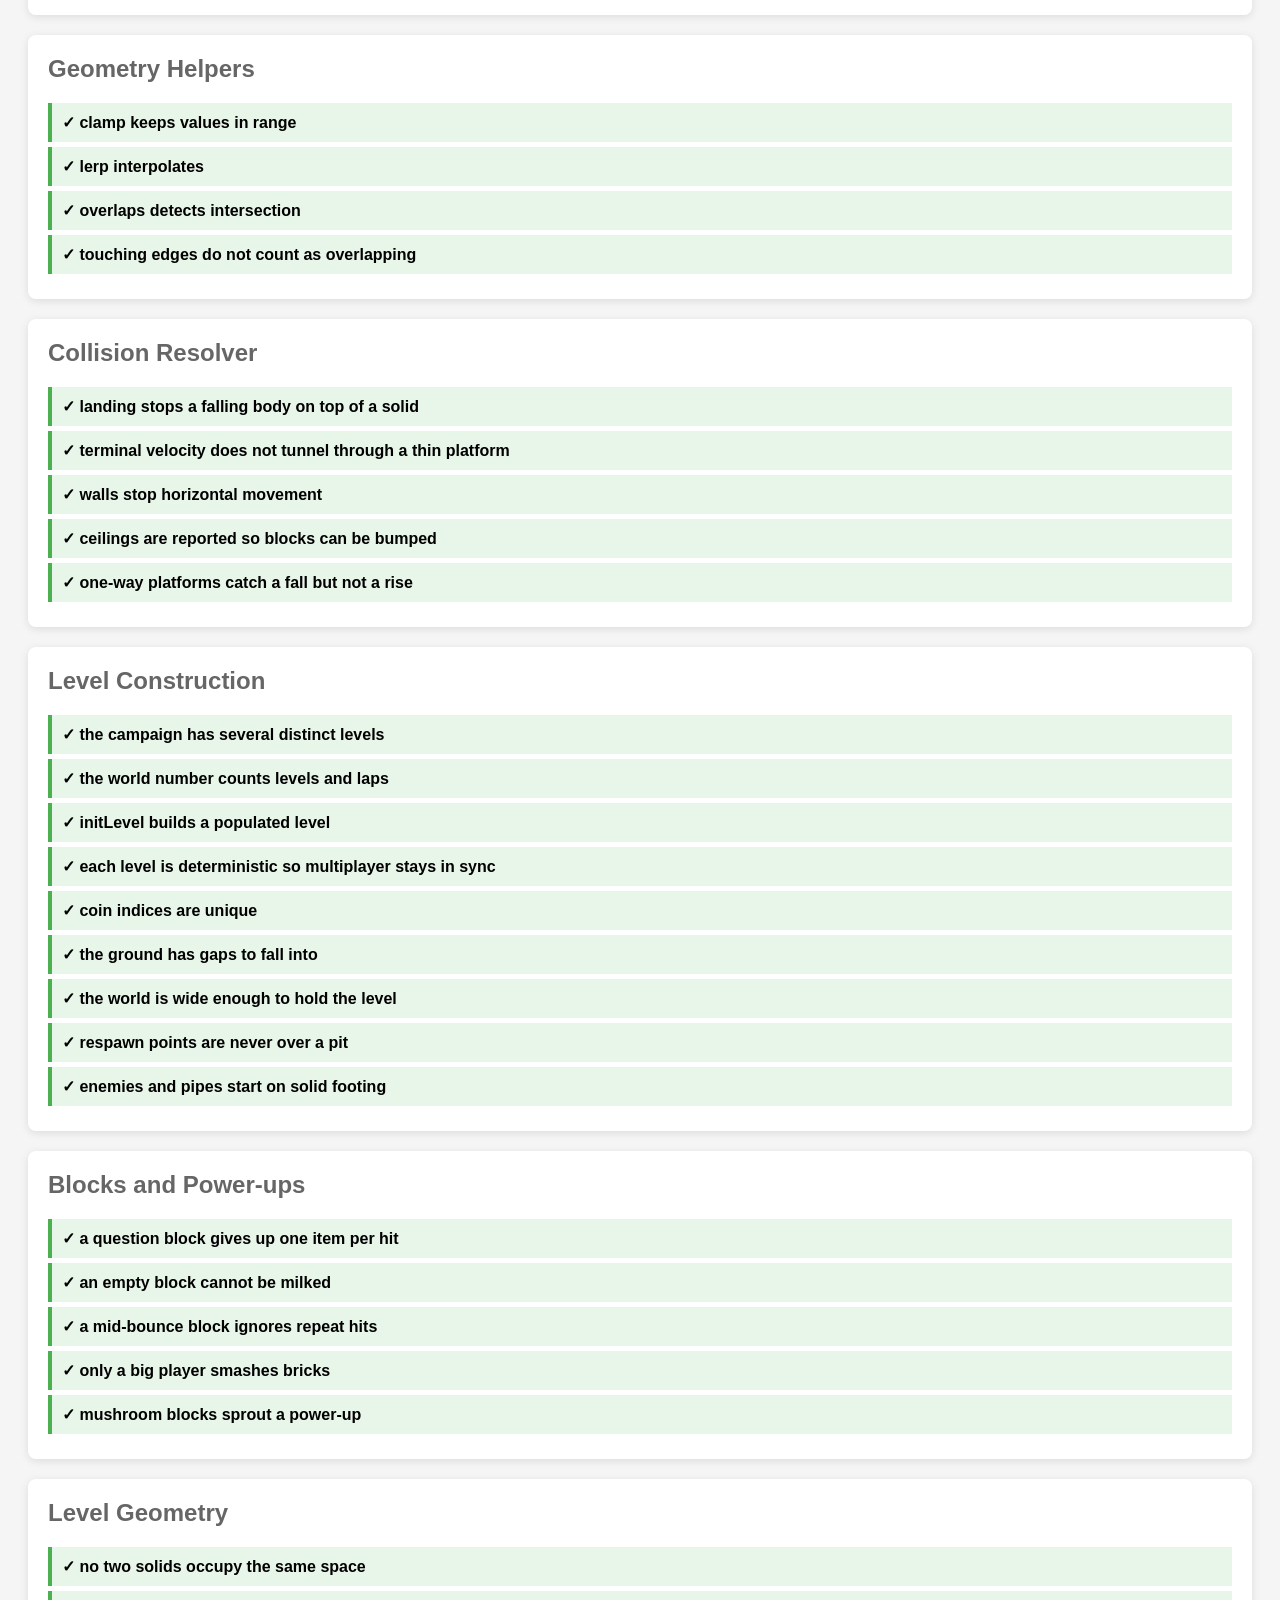
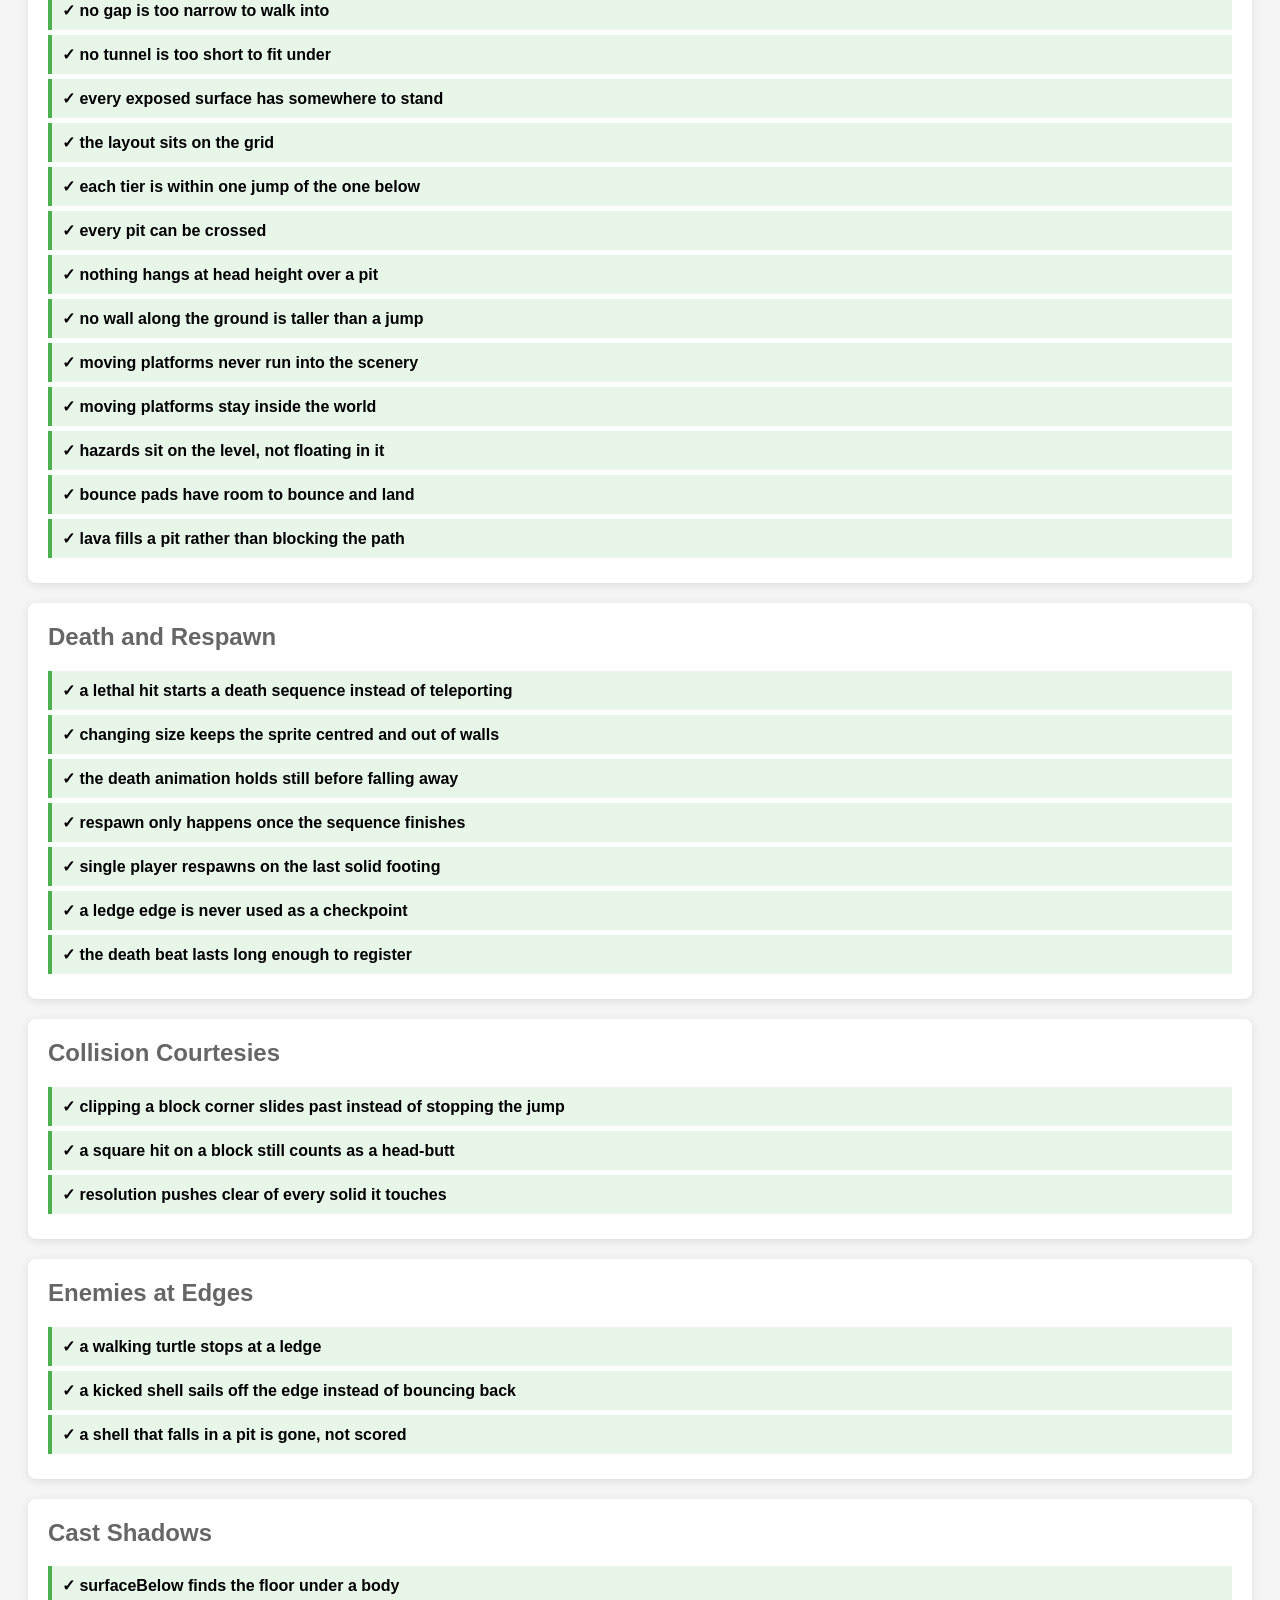
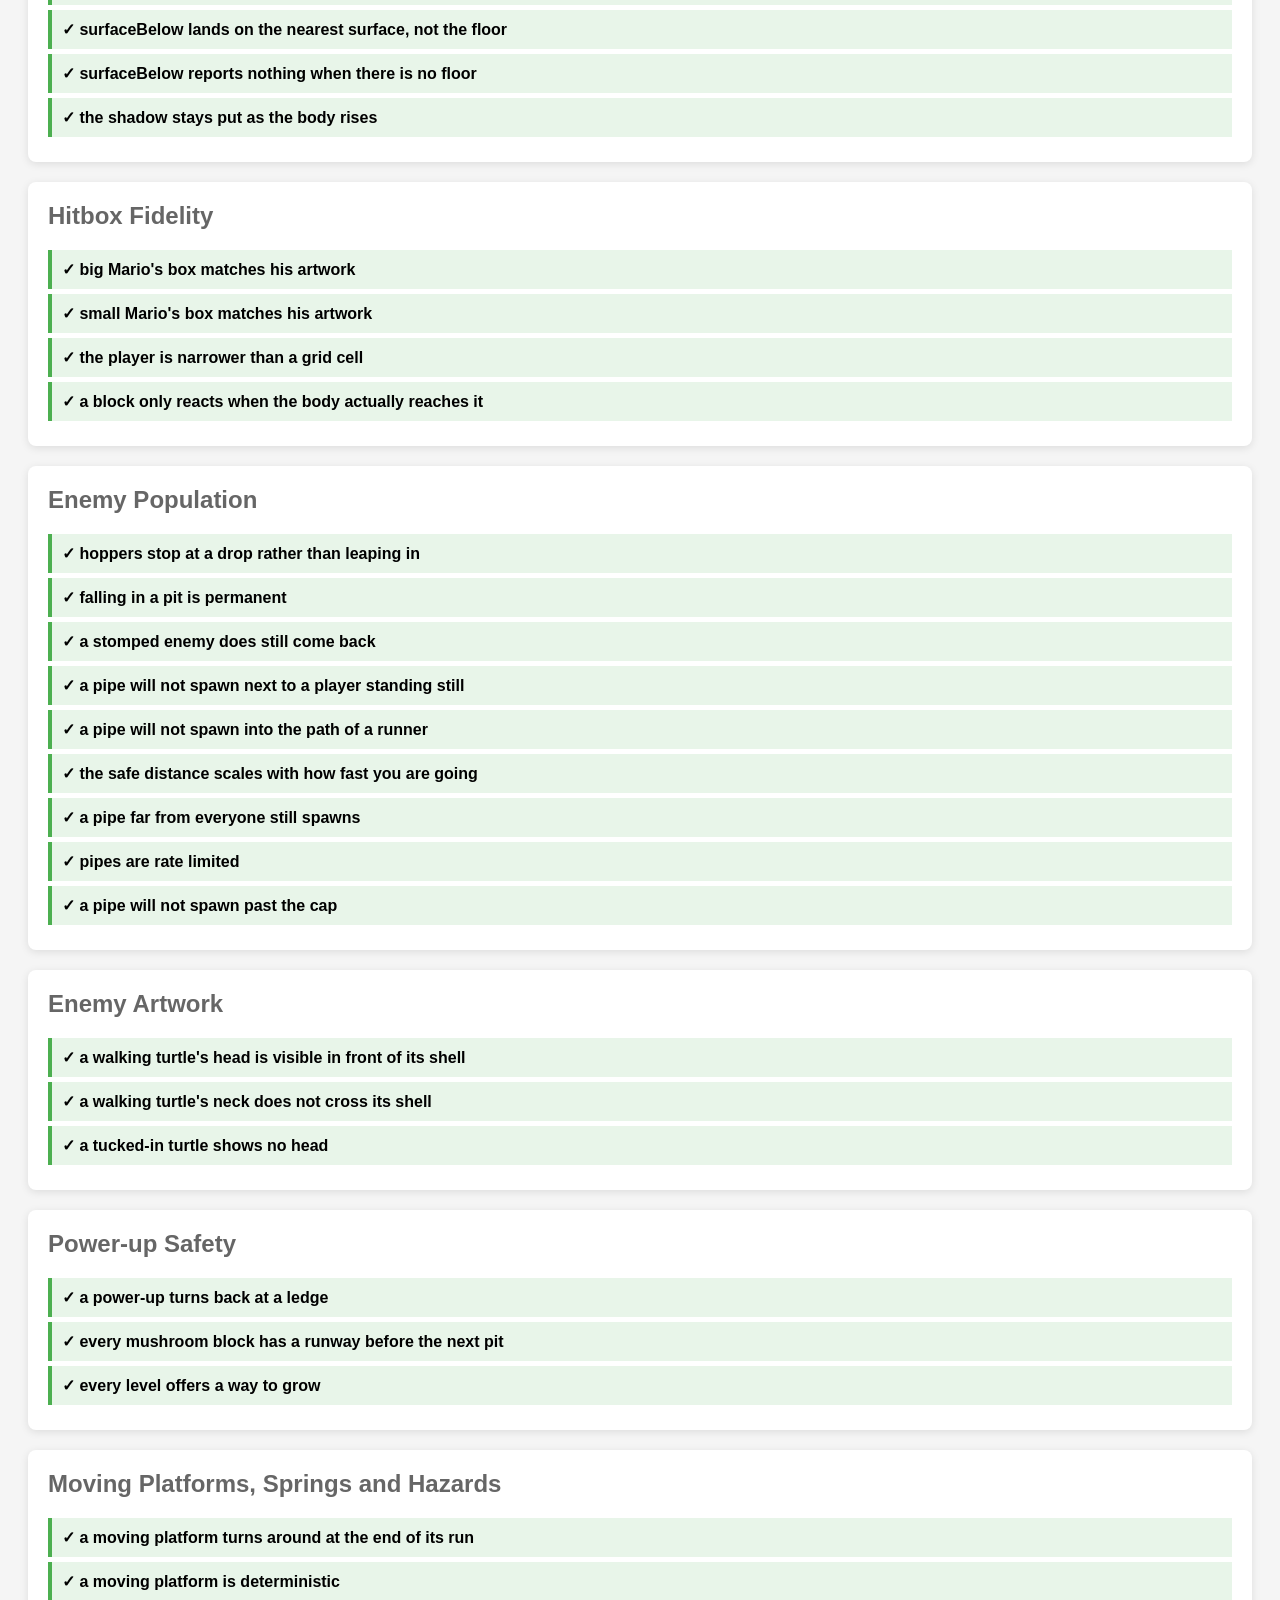
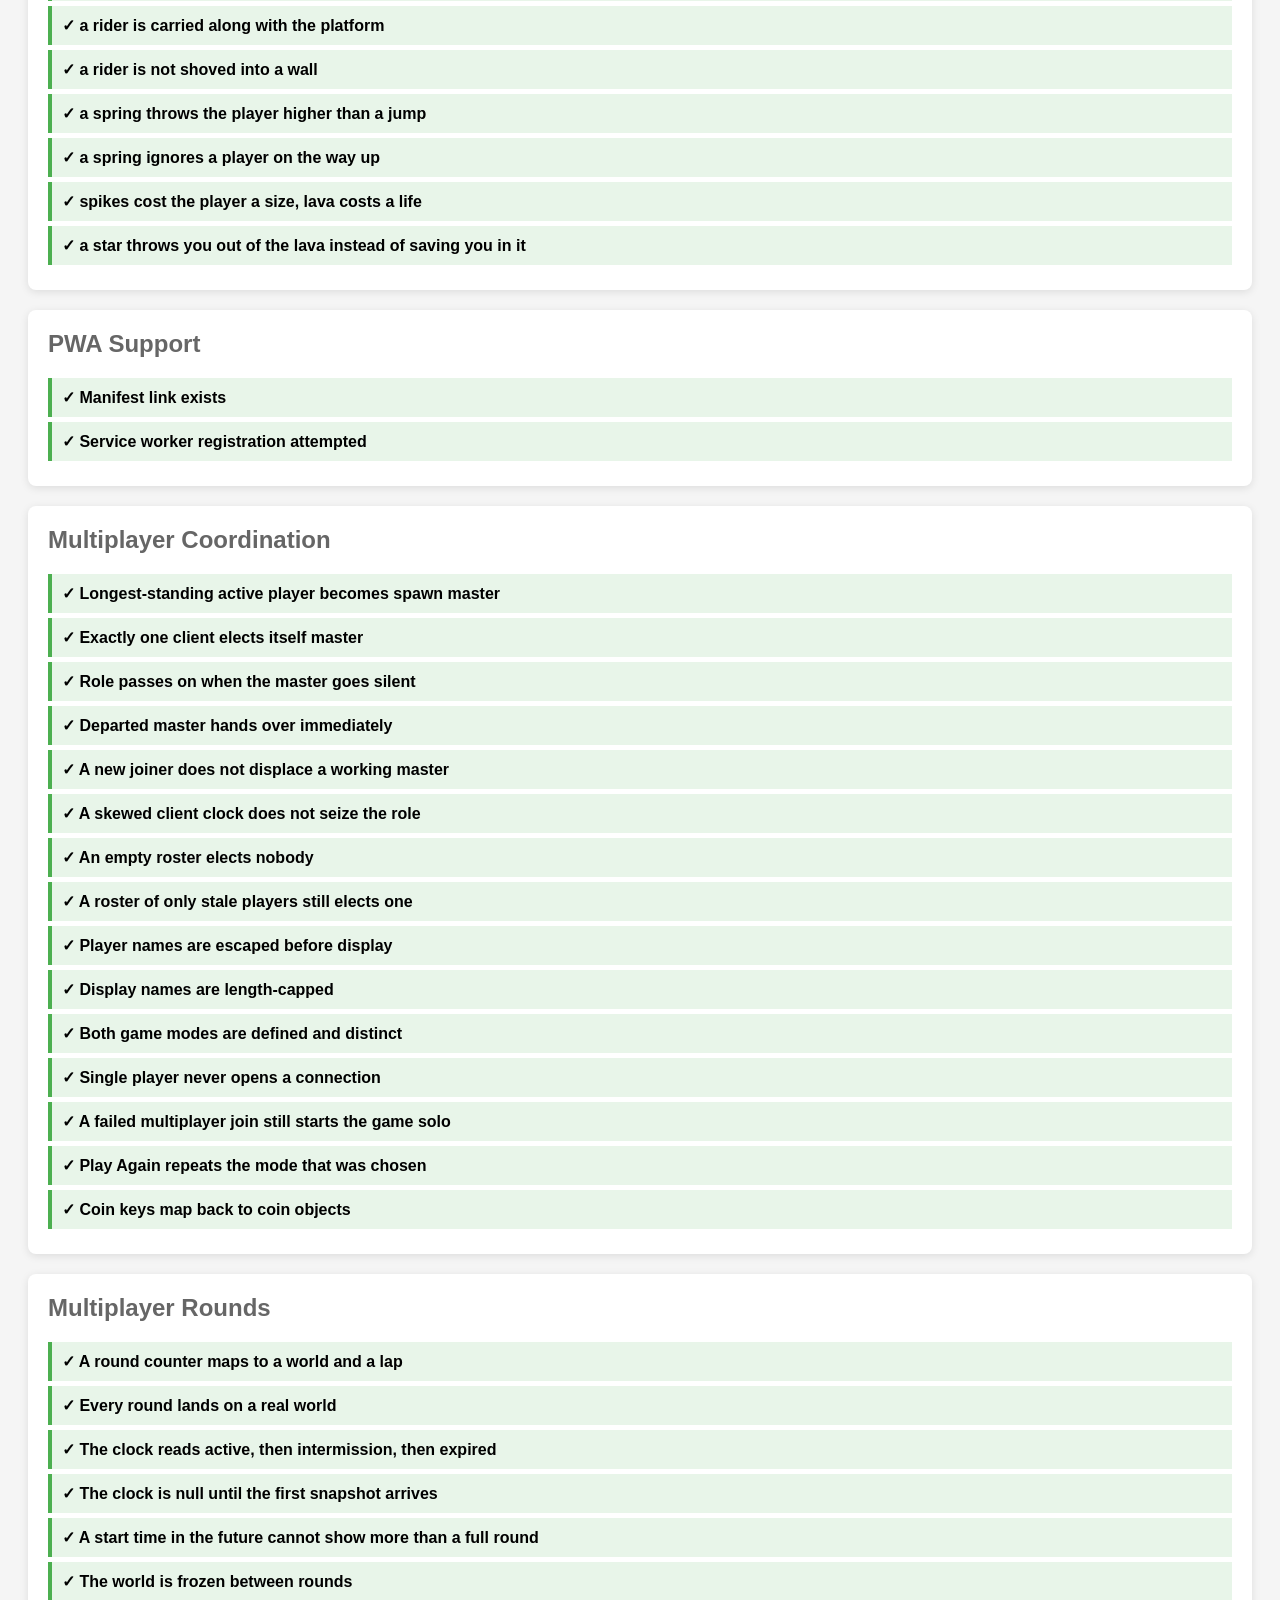
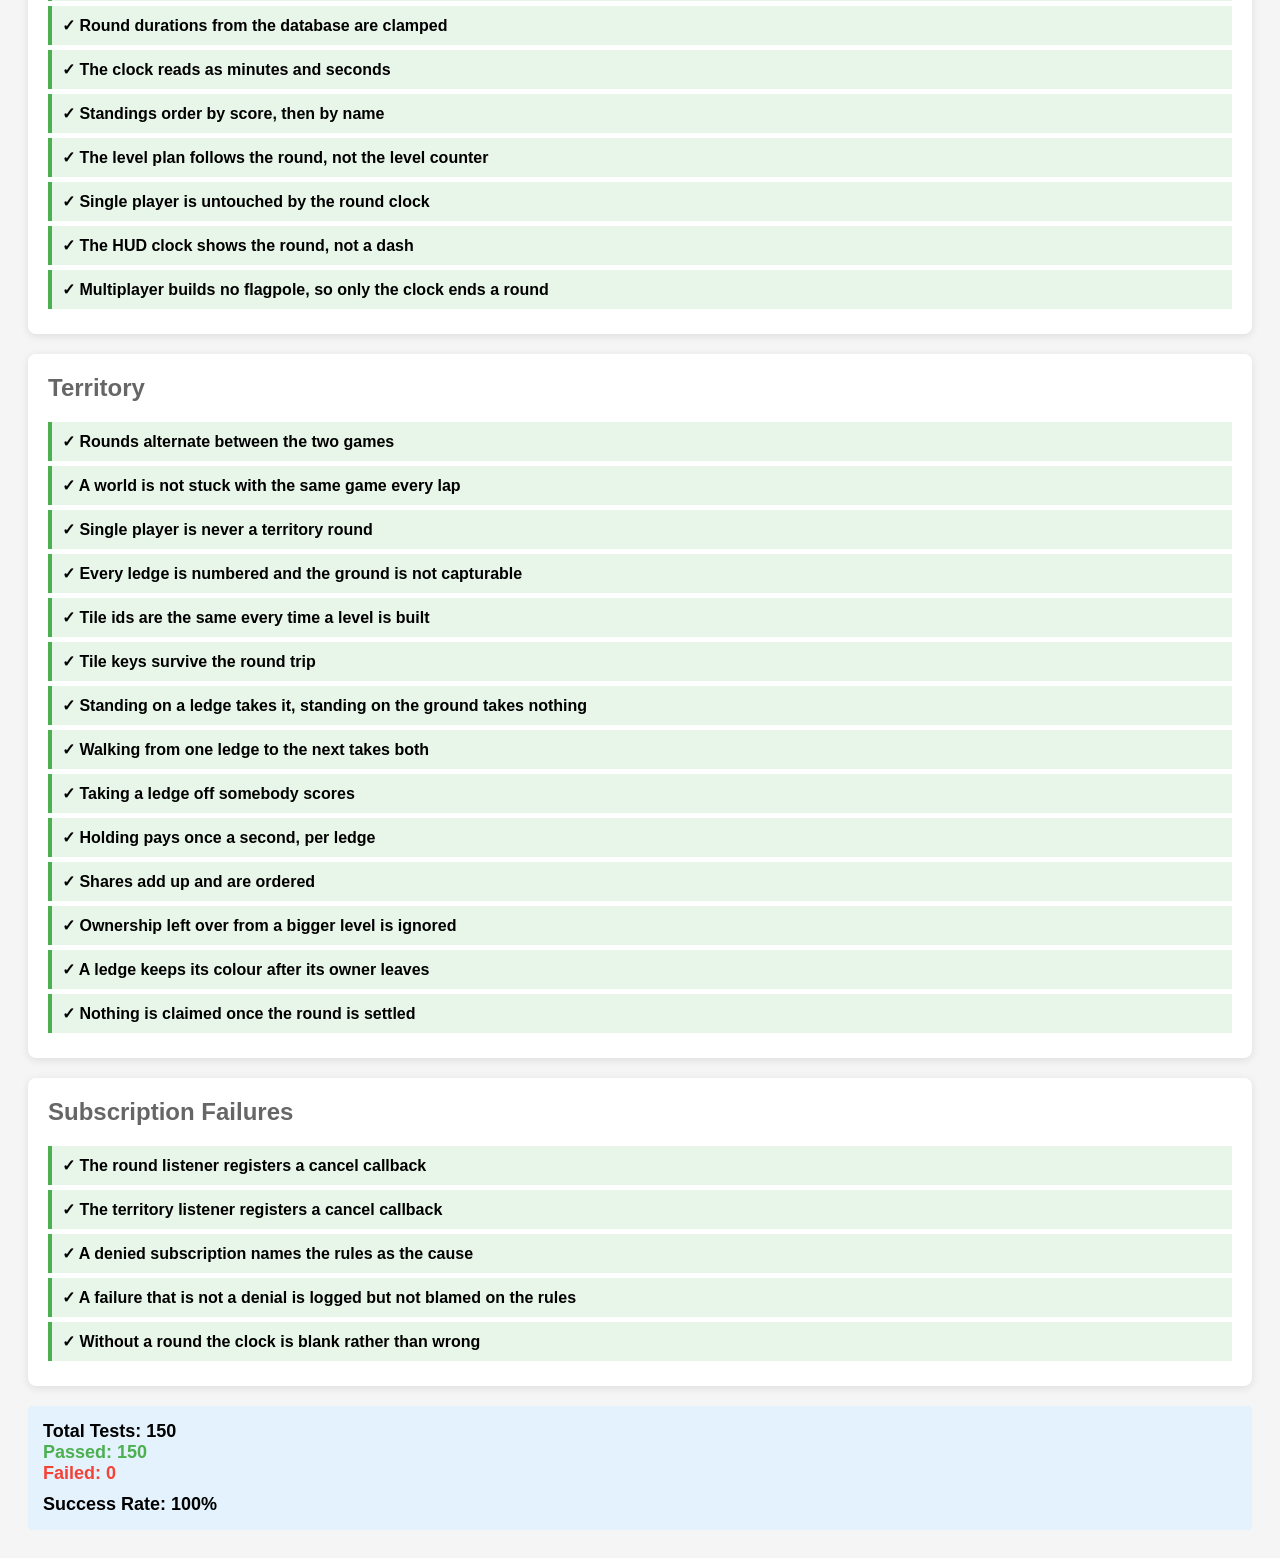
==== commit e2585d60: "Say so when the server refuses a subscription A round clock stuck on "--" was indistinguishable from" ====
--- a/tests.html
+++ b/tests.html
@@ -2327,6 +2327,144 @@
             });
         });
 
+        // Test Suite: Subscription failures
+        const subscriptionTests = new TestRunner('Subscription Failures');
+
+        // A ref that refuses everything, the way Firebase does when the rules
+        // deny a read: the value callback never fires, the cancel callback does.
+        function deniedRef() {
+            const registrations = [];
+            const error = Object.assign(
+                new Error("permission_denied at /round: Client doesn't have permission to access the desired data."),
+                { code: 'PERMISSION_DENIED' }
+            );
+            return {
+                registrations,
+                error,
+                on(event, callback, cancelCallback) {
+                    registrations.push({ event, hasCancelCallback: typeof cancelCallback === 'function' });
+                    if (cancelCallback) cancelCallback(error);
+                },
+                off() {},
+                child() { return this; },
+                async transaction() { throw error; },
+                async once() { throw error; },
+            };
+        }
+
+        subscriptionTests.test('The round listener registers a cancel callback', () => {
+            // Without one, Firebase reports a denied read to nobody: the
+            // callback simply never fires again and a round clock that never
+            // arrived looks exactly like one still loading. That silence is
+            // what made a missing rules deploy look like a game bug.
+            const savedRef = multiplayerState.roundRef;
+            const savedRound = multiplayerState.round;
+            const savedReported = multiplayer.reportedRulesProblem;
+            const ref = deniedRef();
+
+            try {
+                multiplayerState.roundRef = ref;
+                multiplayer.reportedRulesProblem = true; // no banner during tests
+                multiplayer.listenForRound();
+
+                assert(ref.registrations.length > 0, 'The round listener registered nothing');
+                assert(ref.registrations.every(r => r.hasCancelCallback),
+                    'Every round subscription must pass a cancel callback');
+            } finally {
+                multiplayerState.roundRef = savedRef;
+                multiplayerState.round = savedRound;
+                multiplayer.reportedRulesProblem = savedReported;
+            }
+        });
+
+        subscriptionTests.test('The territory listener registers a cancel callback', () => {
+            const savedRef = territoryState.ref;
+            const savedReported = multiplayer.reportedRulesProblem;
+            const ref = deniedRef();
+
+            try {
+                territoryState.ref = ref;
+                multiplayer.reportedRulesProblem = true;
+                multiplayer.listenForTerritory();
+
+                assert(ref.registrations.length > 0, 'The territory listener registered nothing');
+                assert(ref.registrations.every(r => r.hasCancelCallback),
+                    'Every territory subscription must pass a cancel callback');
+            } finally {
+                territoryState.ref = savedRef;
+                multiplayer.reportedRulesProblem = savedReported;
+            }
+        });
+
+        subscriptionTests.test('A denied subscription names the rules as the cause', () => {
+            const savedReported = multiplayer.reportedRulesProblem;
+            const realError = console.error;
+            const lines = [];
+            console.error = (...args) => { lines.push(args.map(String).join(' ')); };
+
+            try {
+                multiplayer.reportedRulesProblem = false;
+                multiplayer.onSubscriptionDenied('round', deniedRef().error);
+
+                const all = lines.join('\n');
+                assert(/round/.test(all), 'The failure should name the path that was denied');
+                assert(/database\.rules\.json/.test(all),
+                    'A permission denial should point at the rules file, not just log the error');
+                assert(multiplayer.reportedRulesProblem === true, 'The report should latch');
+
+                // Latched: a second denial must not nag again.
+                const before = lines.length;
+                multiplayer.onSubscriptionDenied('territory', deniedRef().error);
+                assert(lines.length > before, 'Every failure should still be logged');
+                assert(lines.slice(before).join('\n').indexOf('database.rules.json') === -1,
+                    'The rules advice should be given once, not on every denial');
+            } finally {
+                console.error = realError;
+                multiplayer.reportedRulesProblem = savedReported;
+            }
+        });
+
+        subscriptionTests.test('A failure that is not a denial is logged but not blamed on the rules', () => {
+            const savedReported = multiplayer.reportedRulesProblem;
+            const realError = console.error;
+            const lines = [];
+            console.error = (...args) => { lines.push(args.map(String).join(' ')); };
+
+            try {
+                multiplayer.reportedRulesProblem = false;
+                multiplayer.onSubscriptionDenied('round', new Error('network unreachable'));
+
+                assert(lines.length > 0, 'The failure should still be logged');
+                assert(lines.join('\n').indexOf('database.rules.json') === -1,
+                    'A network failure must not be reported as a rules problem');
+                assertEqual(multiplayer.reportedRulesProblem, false, 'A network failure should not latch');
+            } finally {
+                console.error = realError;
+                multiplayer.reportedRulesProblem = savedReported;
+            }
+        });
+
+        subscriptionTests.test('Without a round the clock is blank rather than wrong', () => {
+            // The honest failure. There is deliberately no local fallback clock:
+            // one would tick independently on every client and desync the world
+            // rotation, which is worse than showing nothing.
+            const saved = { round: multiplayerState.round, connected: multiplayerState.connected };
+            const timeEl = document.getElementById('time');
+            const savedText = timeEl.textContent;
+
+            try {
+                multiplayerState.connected = true;
+                multiplayerState.round = null;
+                updateClockDisplay();
+                assertEqual(timeEl.textContent, '--', 'With no round the clock shows nothing, not a guess');
+                assertEqual(isTerritoryRound(), false, 'And no territory round can start');
+            } finally {
+                multiplayerState.round = saved.round;
+                multiplayerState.connected = saved.connected;
+                timeEl.textContent = savedText;
+            }
+        });
+
         // Run all tests
         async function runAllTests() {
             const suites = [
@@ -2353,7 +2491,8 @@
                 pwaTests,
                 multiplayerTests,
                 roundTests,
-                territoryTests
+                territoryTests,
+                subscriptionTests
             ];
 
             const allResults = [];
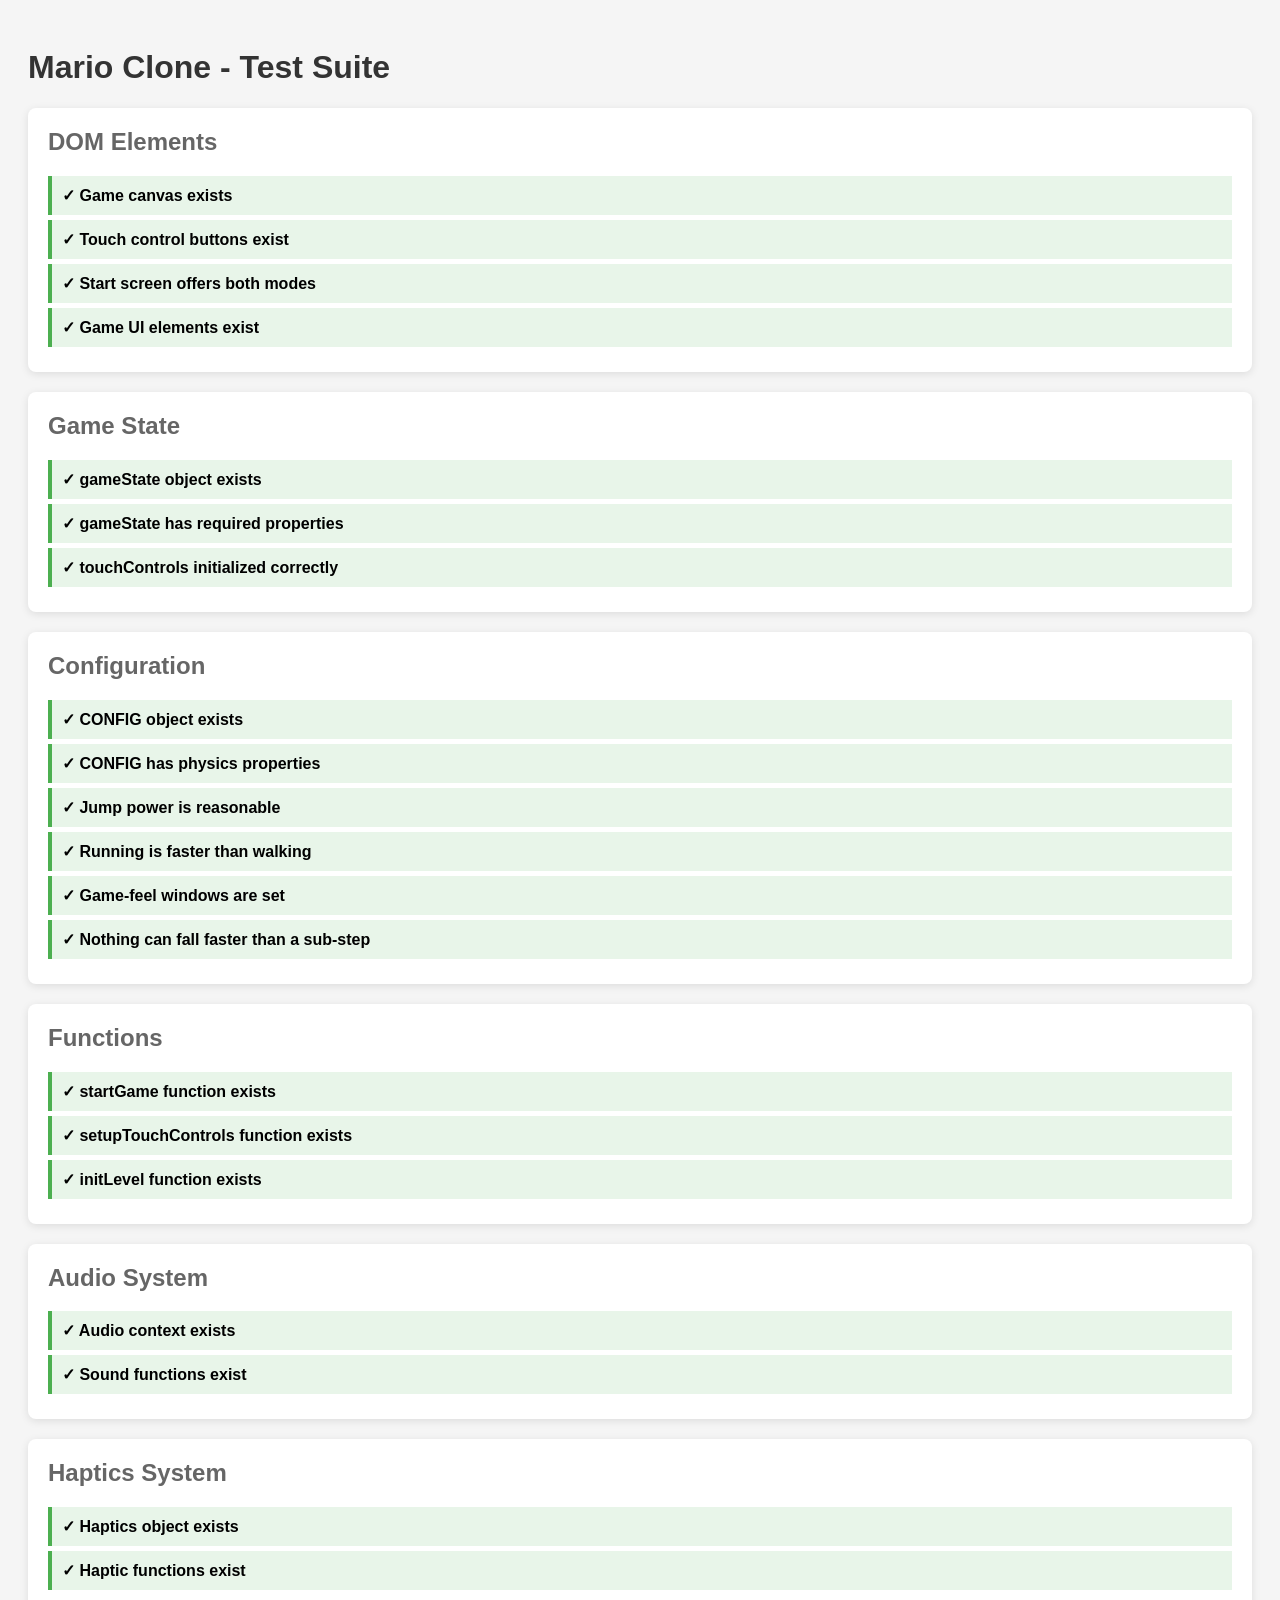
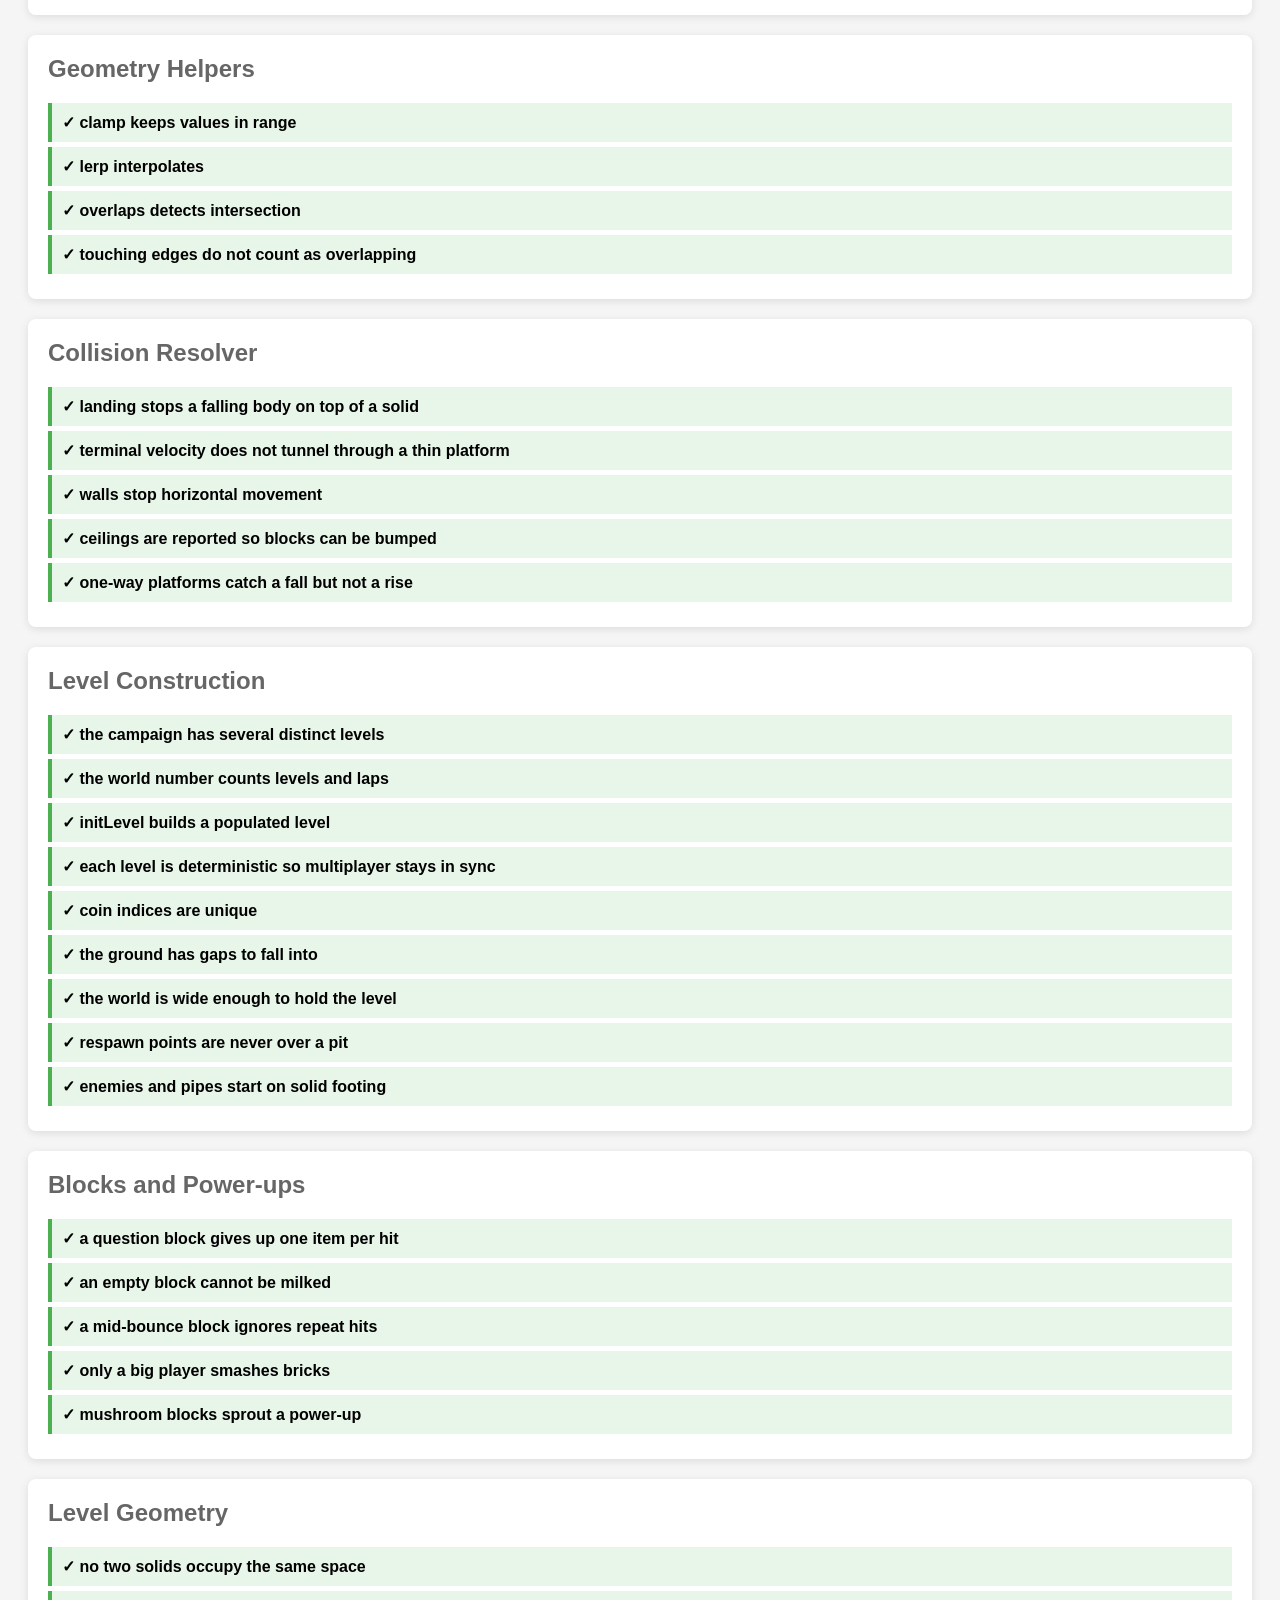
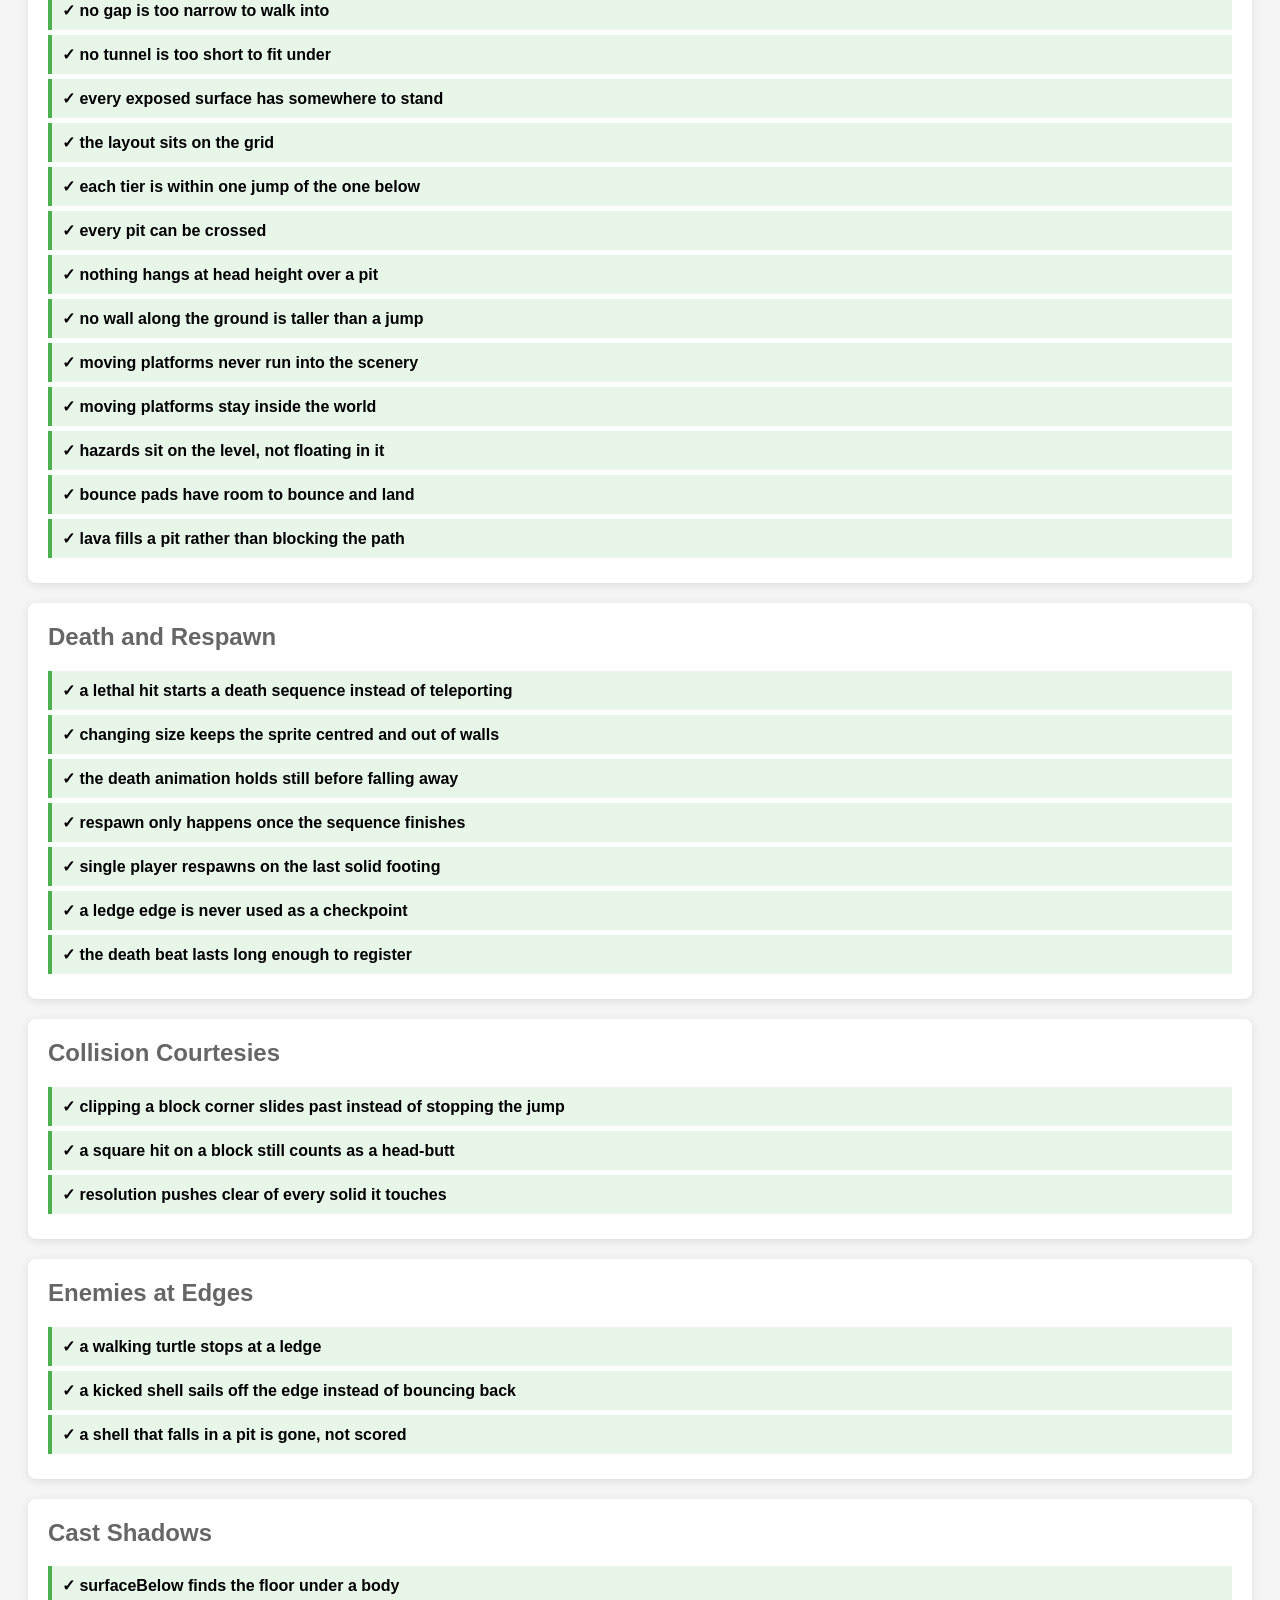
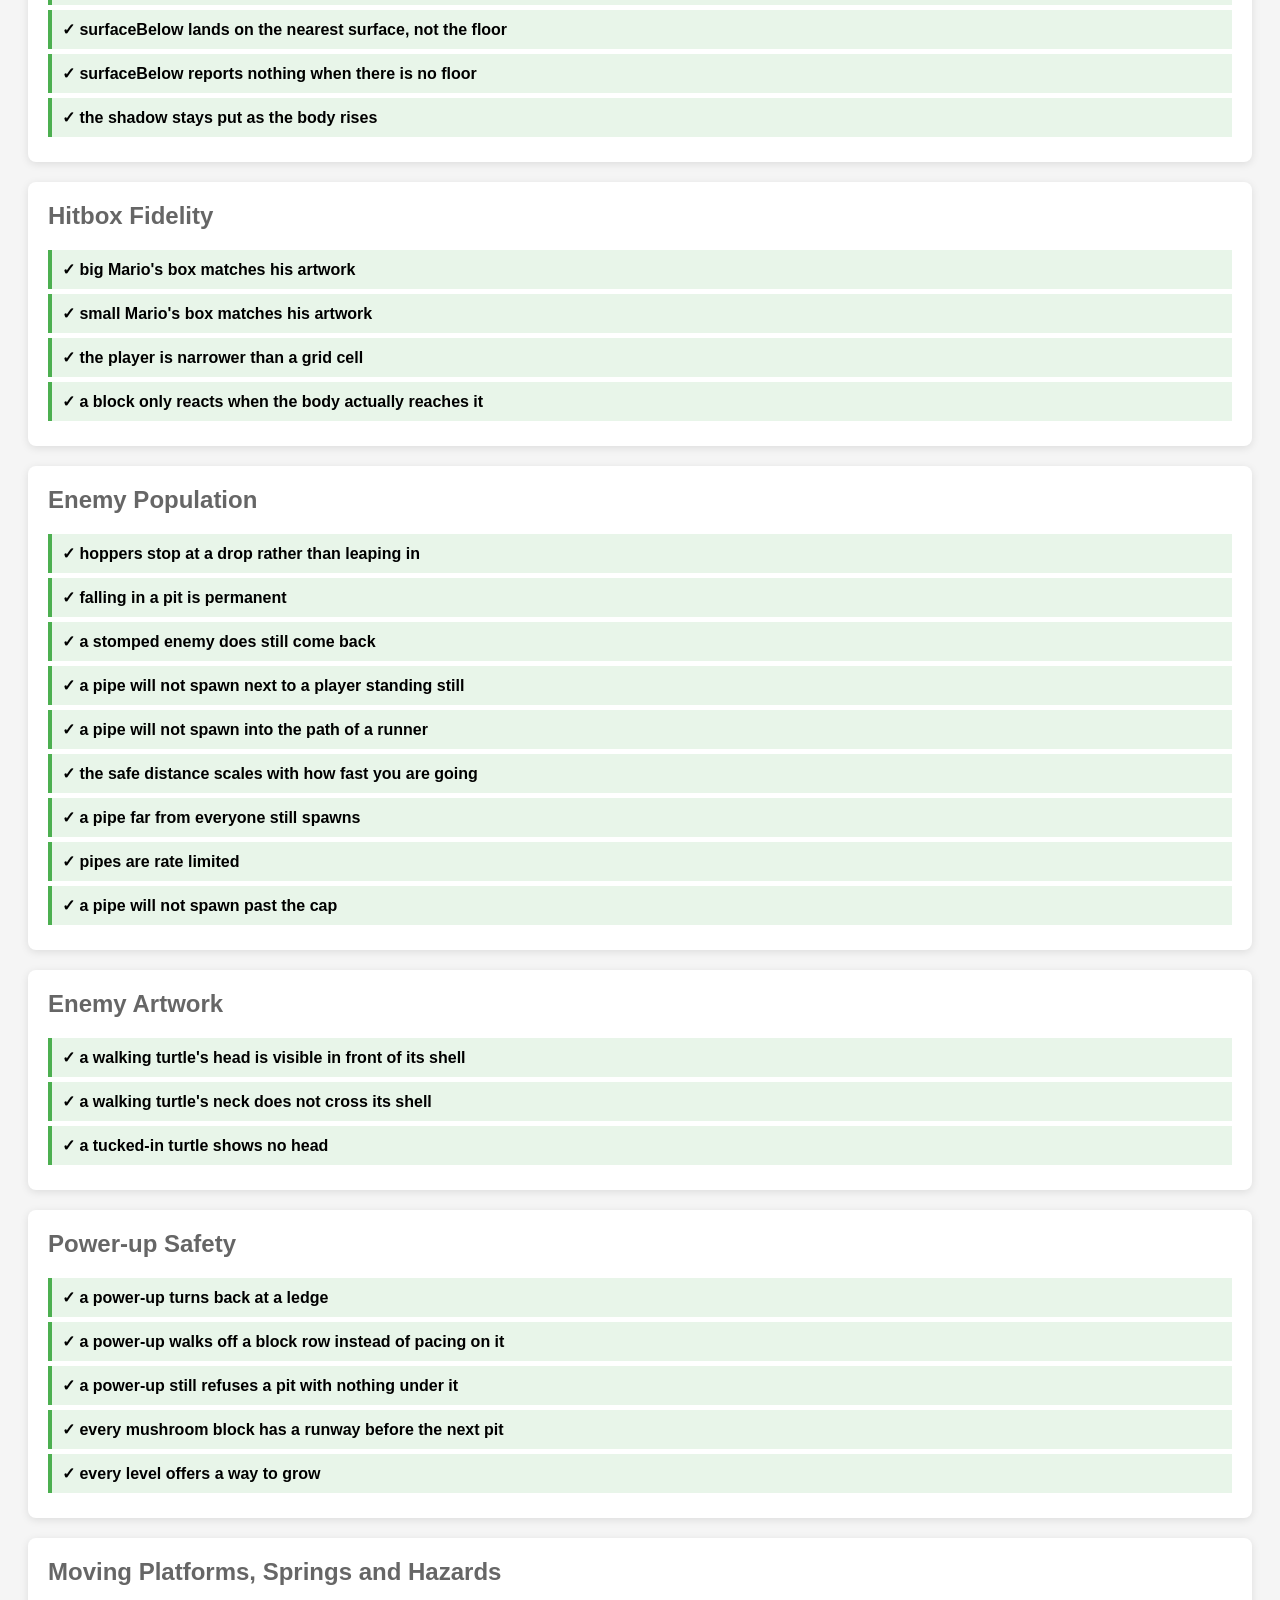
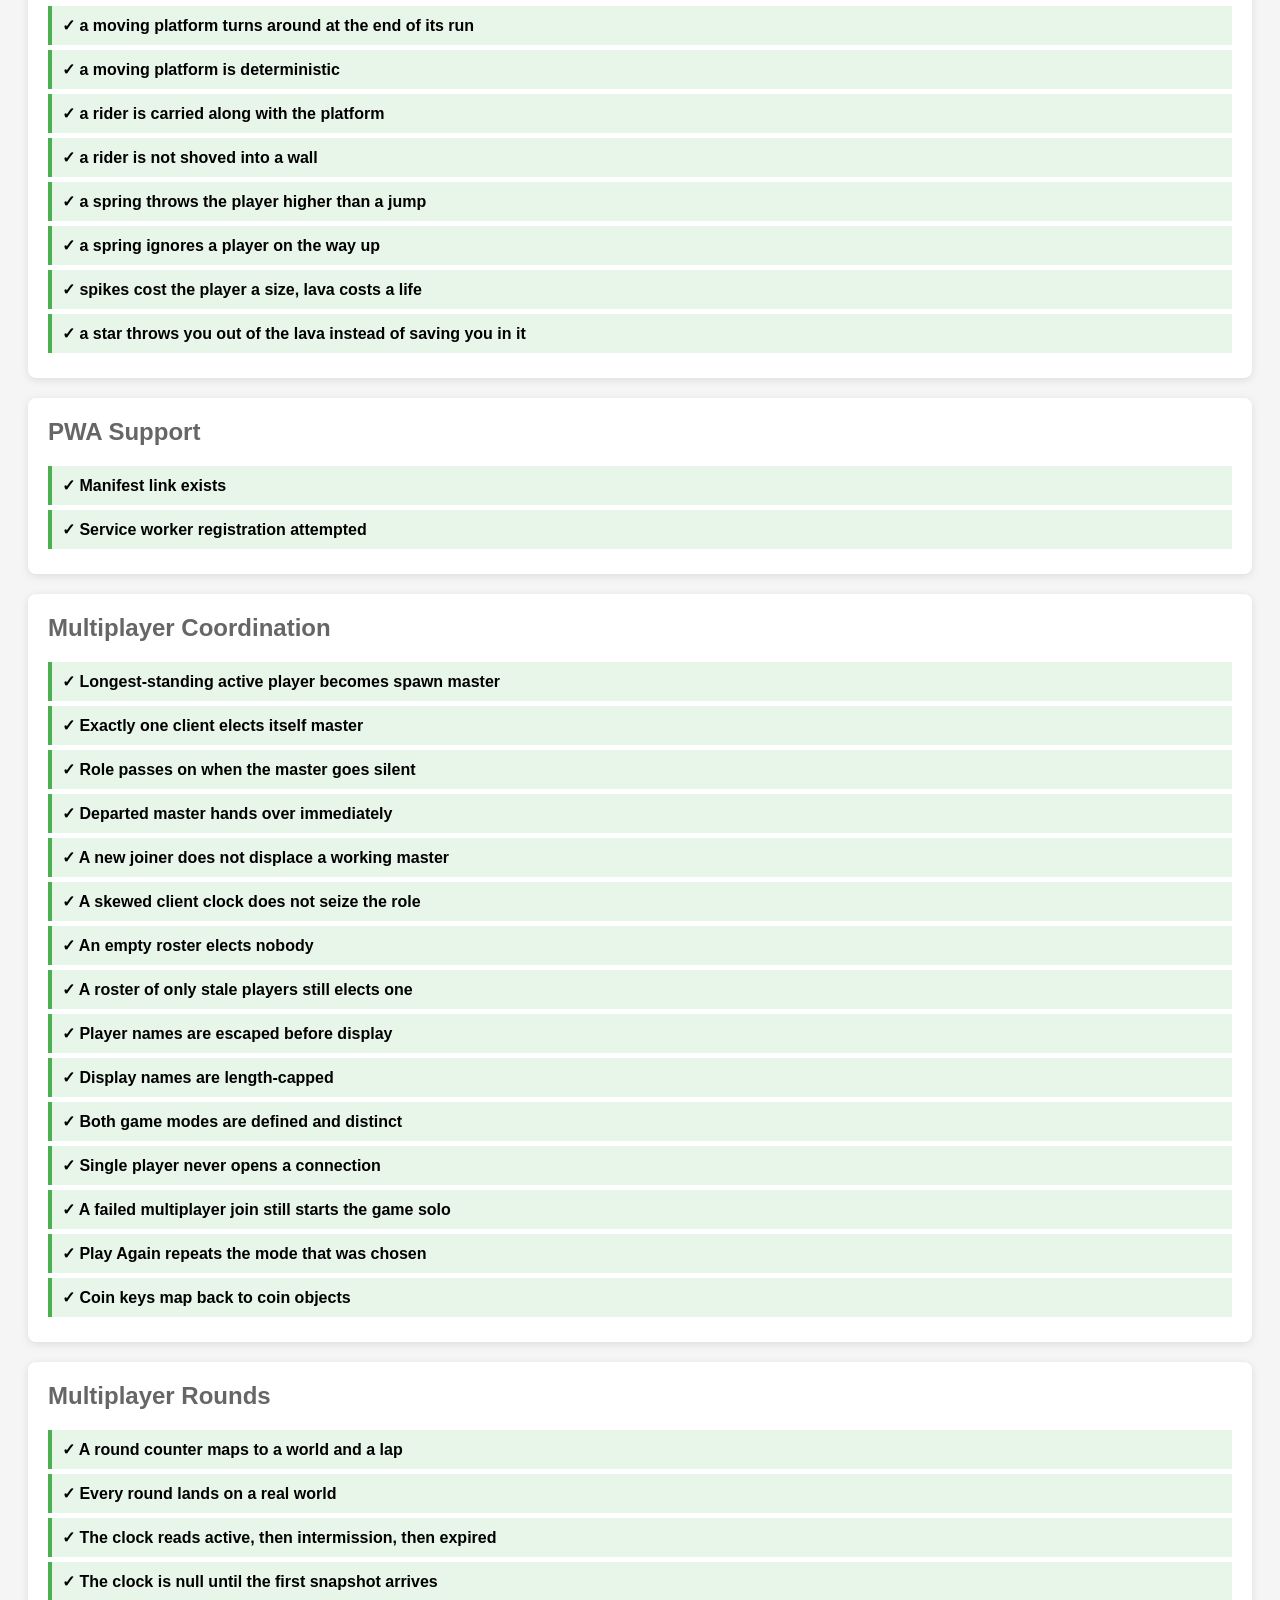
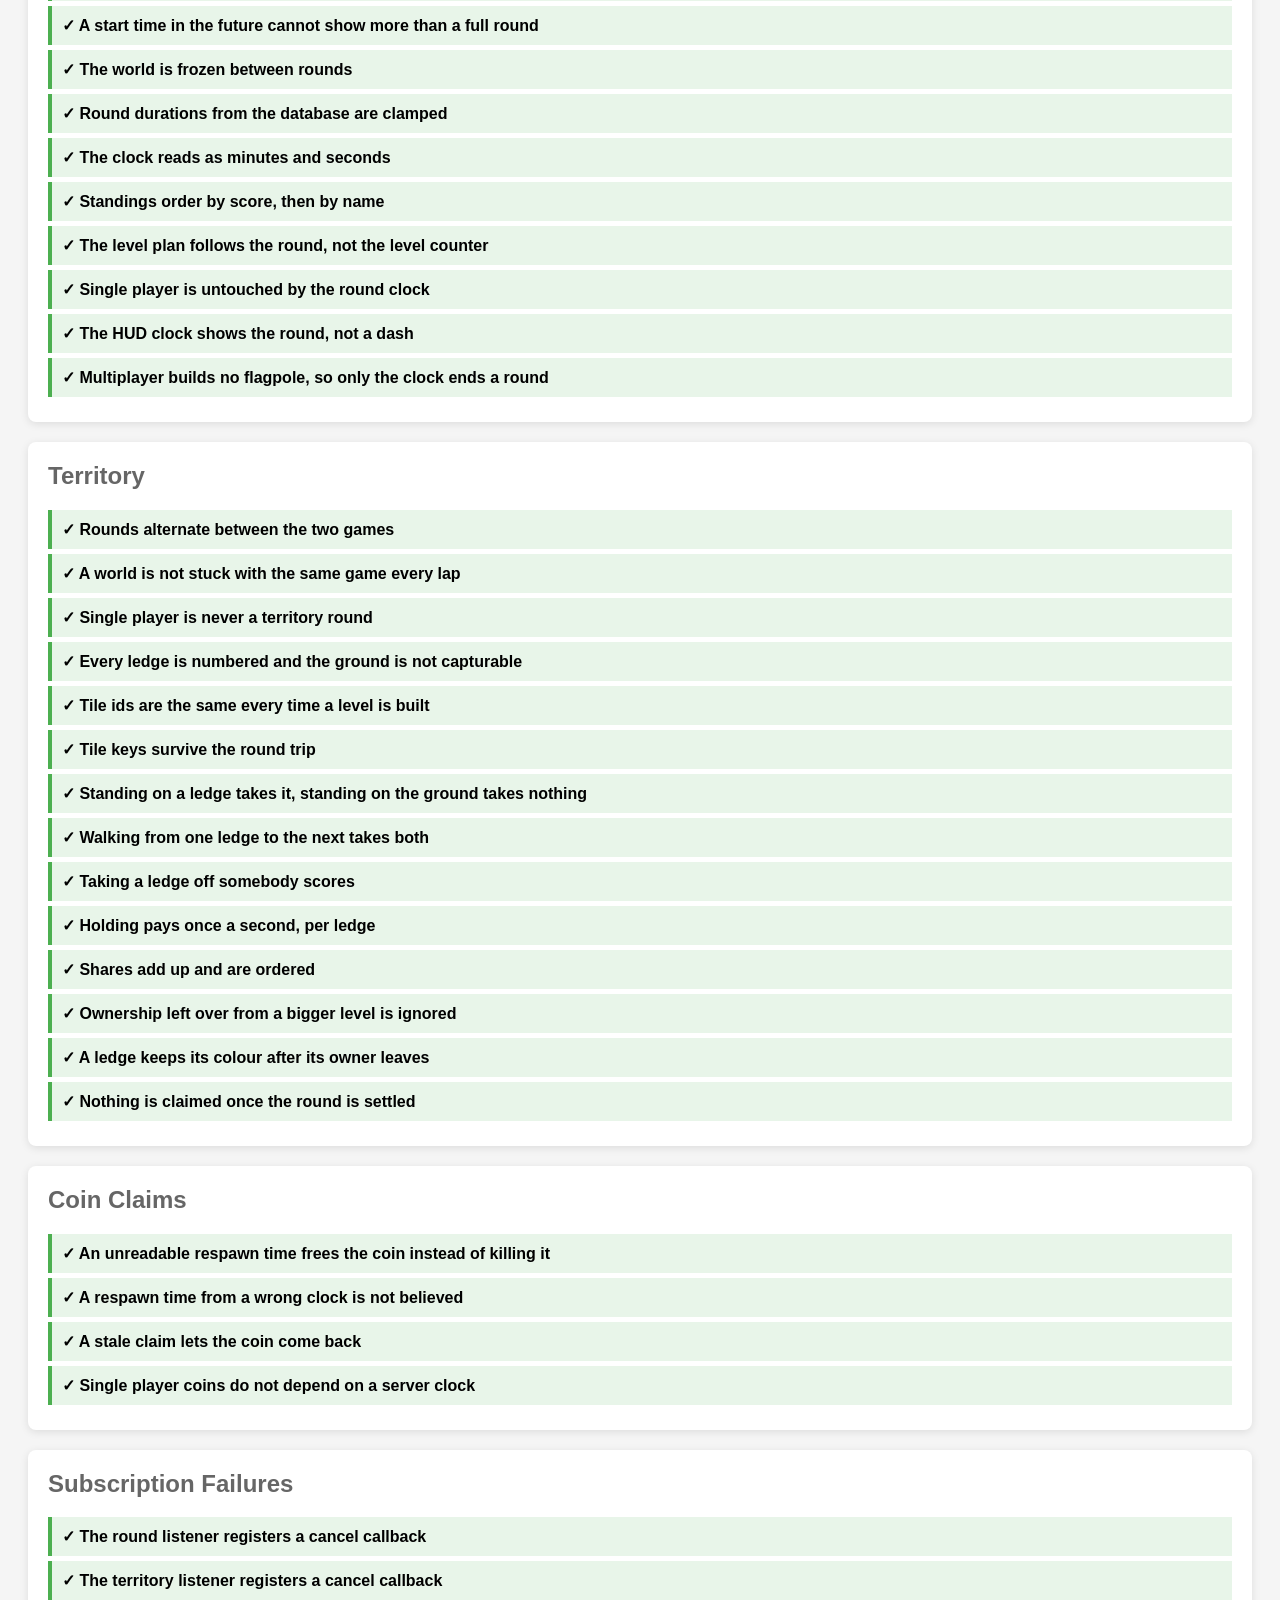
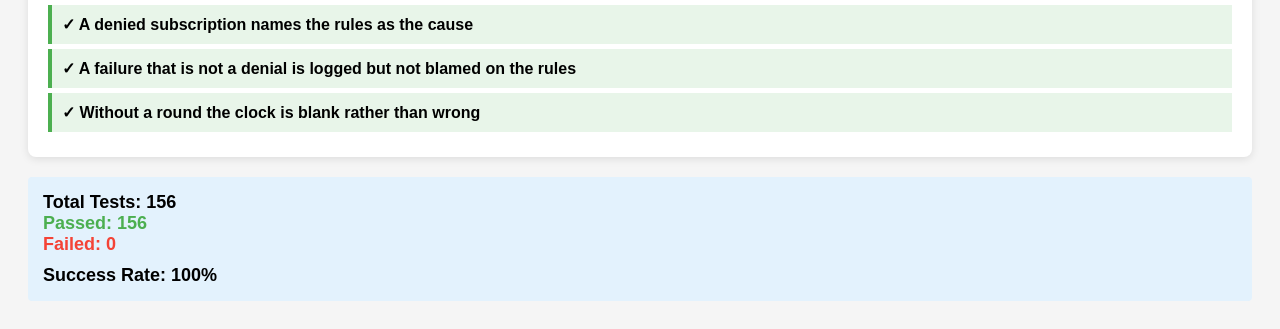
==== commit 77432eee: "Let power-ups leave a ledge, and stop a bad claim killing a coin Two unrelated faults, both of which" ====
--- a/tests.html
+++ b/tests.html
@@ -1372,6 +1372,58 @@
                 `it walked ${Math.round(furthest - (seg.x + seg.width))}px past the edge`);
         });
 
+        powerUpTests.test('a power-up walks off a block row instead of pacing on it', () => {
+            // A mushroom sprouts from a block row and lands on the blocks
+            // themselves. Turning back at both ends left it pacing the roof
+            // forever, above a player who could not reach it - the ledge rule
+            // was written for pits and was being applied to a three-block roof.
+            initLevel();
+            rebuildSolids();
+
+            const row = blocks.filter(bk => Math.abs(bk.y - BLOCK_ROW_Y) < 2).sort((x, y) => x.x - y.x);
+            assert(row.length > 0, 'the level has no block row to test with');
+
+            // Keep the player well away so it cannot be collected mid-flight.
+            player.x = CONFIG.WORLD_WIDTH - 200;
+            player.y = 0;
+
+            powerUps.length = 0;
+            const shroom = new PowerUp(row[0].x, row[0].y - CONFIG.POWERUP_SIZE, 'mushroom');
+            shroom.sproutTime = 0;
+            shroom.velocityX = CONFIG.POWERUP_SPEED;
+            powerUps.push(shroom);
+
+            const startedAt = shroom.y;
+            for (let i = 0; i < 400 && !shroom.collected; i++) shroom.update();
+
+            assert(!shroom.collected, 'the power-up should not have been lost');
+            assert(shroom.y > startedAt + GRID,
+                `the power-up is still up on the blocks (y ${Math.round(shroom.y)} vs ${Math.round(startedAt)})`);
+            assert(shroom.y < CONFIG.WORLD_HEIGHT,
+                'the power-up fell out of the world instead of landing');
+        });
+
+        powerUpTests.test('a power-up still refuses a pit with nothing under it', () => {
+            // The other half of the same rule: walking off a ledge is fine
+            // because there is ground below, walking off the ground is not.
+            initLevel();
+            rebuildSolids();
+
+            const seg = platforms.filter(p => p.variant === 'ground').sort((a, b) => a.x - b.x)[0];
+            // Positioned so the probe lands just past the edge, not on it.
+            const onGroundEdge = { x: seg.x + seg.width - 30, y: seg.y - 30, width: 30, height: 30 };
+            assertEqual(landingBelowAhead(onGroundEdge, 1), false,
+                'there is nothing below the far side of a ground edge');
+
+            const row = blocks.filter(bk => Math.abs(bk.y - BLOCK_ROW_Y) < 2).sort((x, y) => x.x - y.x);
+            if (row.length) {
+                const last = row[row.length - 1];
+                const onBlockEdge = { x: last.x + last.width - 30, y: row[0].y - 30, width: 30, height: 30 };
+                assertEqual(landingBelowAhead(onBlockEdge, 1), true,
+                    'there is ground below the end of a block row');
+            }
+        });
+
         powerUpTests.test('every mushroom block has a runway before the next pit', () => {
             eachLevel((design, label) => {
                 const ground = platforms.filter(p => p.variant === 'ground').sort((a, b) => a.x - b.x);
@@ -2327,6 +2379,102 @@
             });
         });
 
+        // Test Suite: Coin claims
+        const coinClaimTests = new TestRunner('Coin Claims');
+
+        function withServerNow(now, fn) {
+            const real = multiplayer.serverNow;
+            multiplayer.serverNow = () => now;
+            try { return fn(); } finally { multiplayer.serverNow = real; }
+        }
+
+        coinClaimTests.test('An unreadable respawn time frees the coin instead of killing it', () => {
+            // A claim is the only thing keeping a coin out of play, and the
+            // claim transaction refuses to overwrite a live one. So a stored
+            // claim with no readable respawn time used to remove that coin from
+            // the world permanently, for everybody - which is what a node
+            // written by an older version of the game looked like.
+            const now = 1_700_000_000_000;
+            withServerNow(now, () => {
+                assertEqual(multiplayer.respawnDeadline(undefined), now,
+                    'A missing respawn time should read as due now');
+                assertEqual(multiplayer.respawnDeadline(null), now,
+                    'A null respawn time should read as due now');
+                assertEqual(multiplayer.respawnDeadline('soon'), now,
+                    'A non-numeric respawn time should read as due now');
+                assertEqual(multiplayer.respawnDeadline(NaN), now,
+                    'NaN should read as due now, not as never');
+                assertEqual(multiplayer.respawnDeadline(Infinity), now,
+                    'Infinity should read as due now, not as never');
+            });
+        });
+
+        coinClaimTests.test('A respawn time from a wrong clock is not believed', () => {
+            const now = 1_700_000_000_000;
+            withServerNow(now, () => {
+                // A device an hour fast would otherwise bank the coin for an hour.
+                const wayAhead = now + 60 * 60 * 1000;
+                assertEqual(multiplayer.respawnDeadline(wayAhead), now + CONFIG.COIN_RESPAWN_MAX_MS,
+                    'A far-future claim should be capped');
+
+                // An ordinary claim is left alone.
+                const normal = now + CONFIG.COIN_RESPAWN_MS;
+                assertEqual(multiplayer.respawnDeadline(normal), normal,
+                    'A normal claim should pass through untouched');
+
+                // One already due stays due.
+                assertEqual(multiplayer.respawnDeadline(now - 5000), now - 5000,
+                    'A claim already expired should stay expired');
+            });
+        });
+
+        coinClaimTests.test('A stale claim lets the coin come back', () => {
+            // The end-to-end version of the two checks above: a coin holding a
+            // claim the game cannot read should be collectable again.
+            const saved = { connected: multiplayerState.connected, ref: multiplayerState.coinsRef };
+            try {
+                initLevel();
+                assert(coins.length > 0, 'the level built no coins');
+
+                const coin = coins[0];
+                const removals = [];
+                multiplayerState.connected = true;
+                multiplayerState.coinsRef = { child: (key) => ({ remove: () => removals.push(key) }) };
+
+                withServerNow(1_700_000_000_000, () => {
+                    // What a legacy node looks like coming out of the database.
+                    coin.collected = true;
+                    coin.respawnTime = multiplayer.respawnDeadline(undefined);
+
+                    coin.update();
+
+                    assertEqual(coin.collected, false, 'The coin should be back in play');
+                    assertEqual(removals.length, 1, 'And the stale claim should be cleared from the database');
+                    assertEqual(removals[0], `coin_${coin.index}`, 'The right claim should be cleared');
+                });
+            } finally {
+                multiplayerState.connected = saved.connected;
+                multiplayerState.coinsRef = saved.ref;
+            }
+        });
+
+        coinClaimTests.test('Single player coins do not depend on a server clock', () => {
+            // Coins never respawn solo, and nothing here should reach for the
+            // network clock when there is no network.
+            const saved = multiplayerState.connected;
+            try {
+                initLevel();
+                multiplayerState.connected = false;
+                const coin = coins[0];
+                coin.collected = true;
+                coin.respawnTime = 0;   // long expired, if anything were reading it
+                coin.update();
+                assertEqual(coin.collected, true, 'A solo coin stays collected');
+            } finally {
+                multiplayerState.connected = saved;
+            }
+        });
+
         // Test Suite: Subscription failures
         const subscriptionTests = new TestRunner('Subscription Failures');
 
@@ -2492,6 +2640,7 @@
                 multiplayerTests,
                 roundTests,
                 territoryTests,
+                coinClaimTests,
                 subscriptionTests
             ];
 
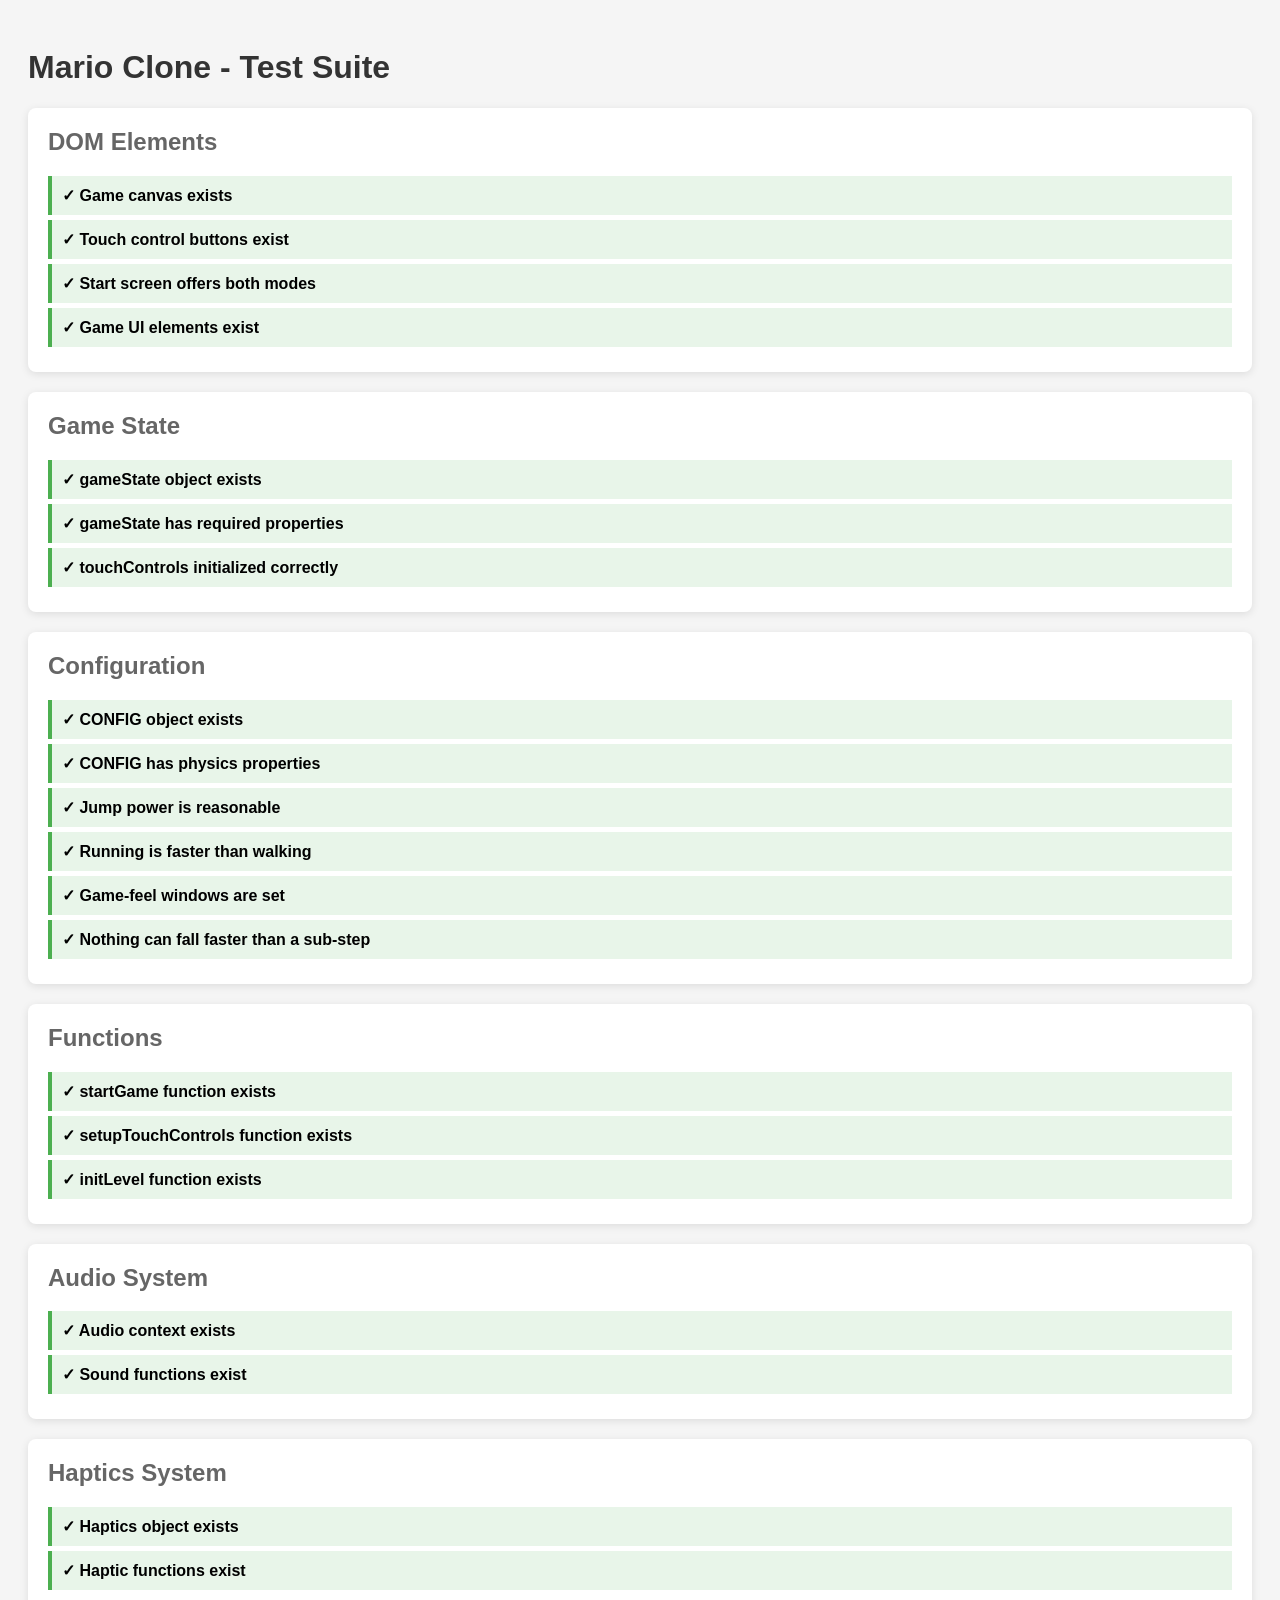
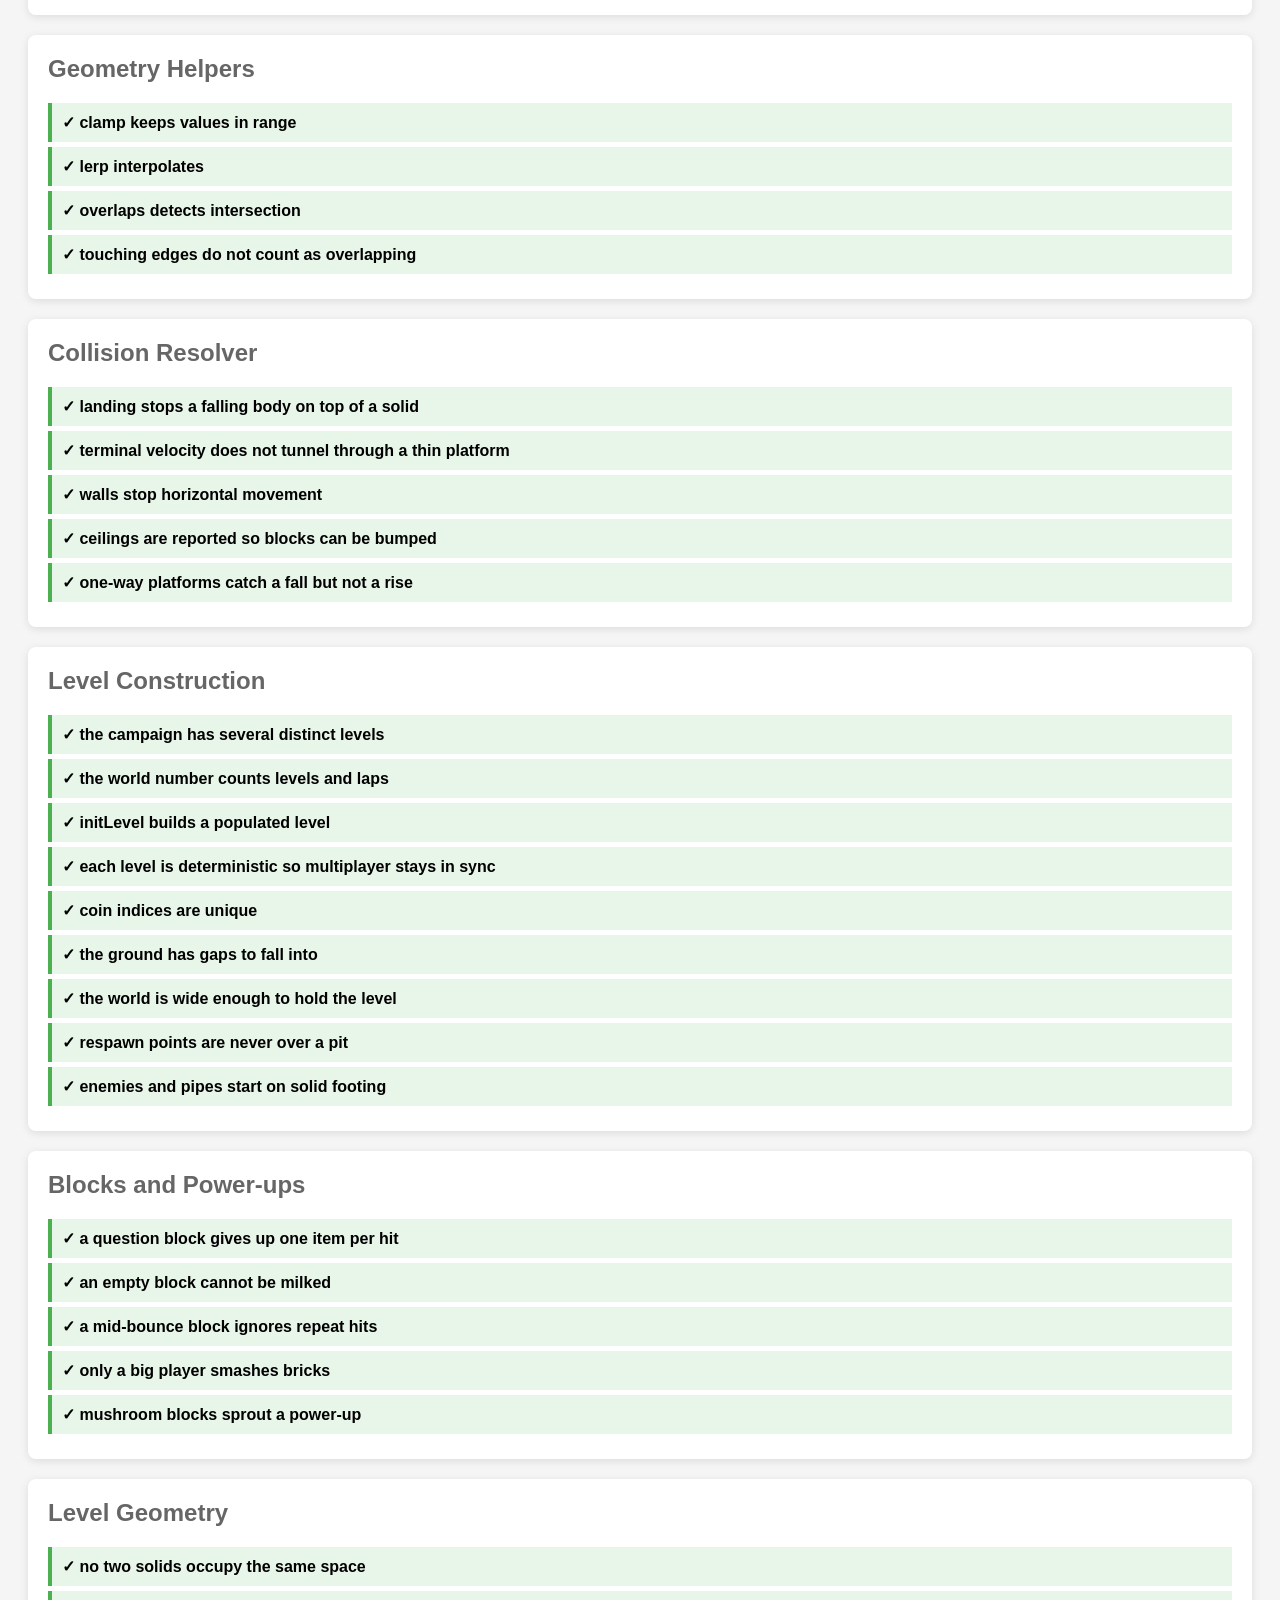
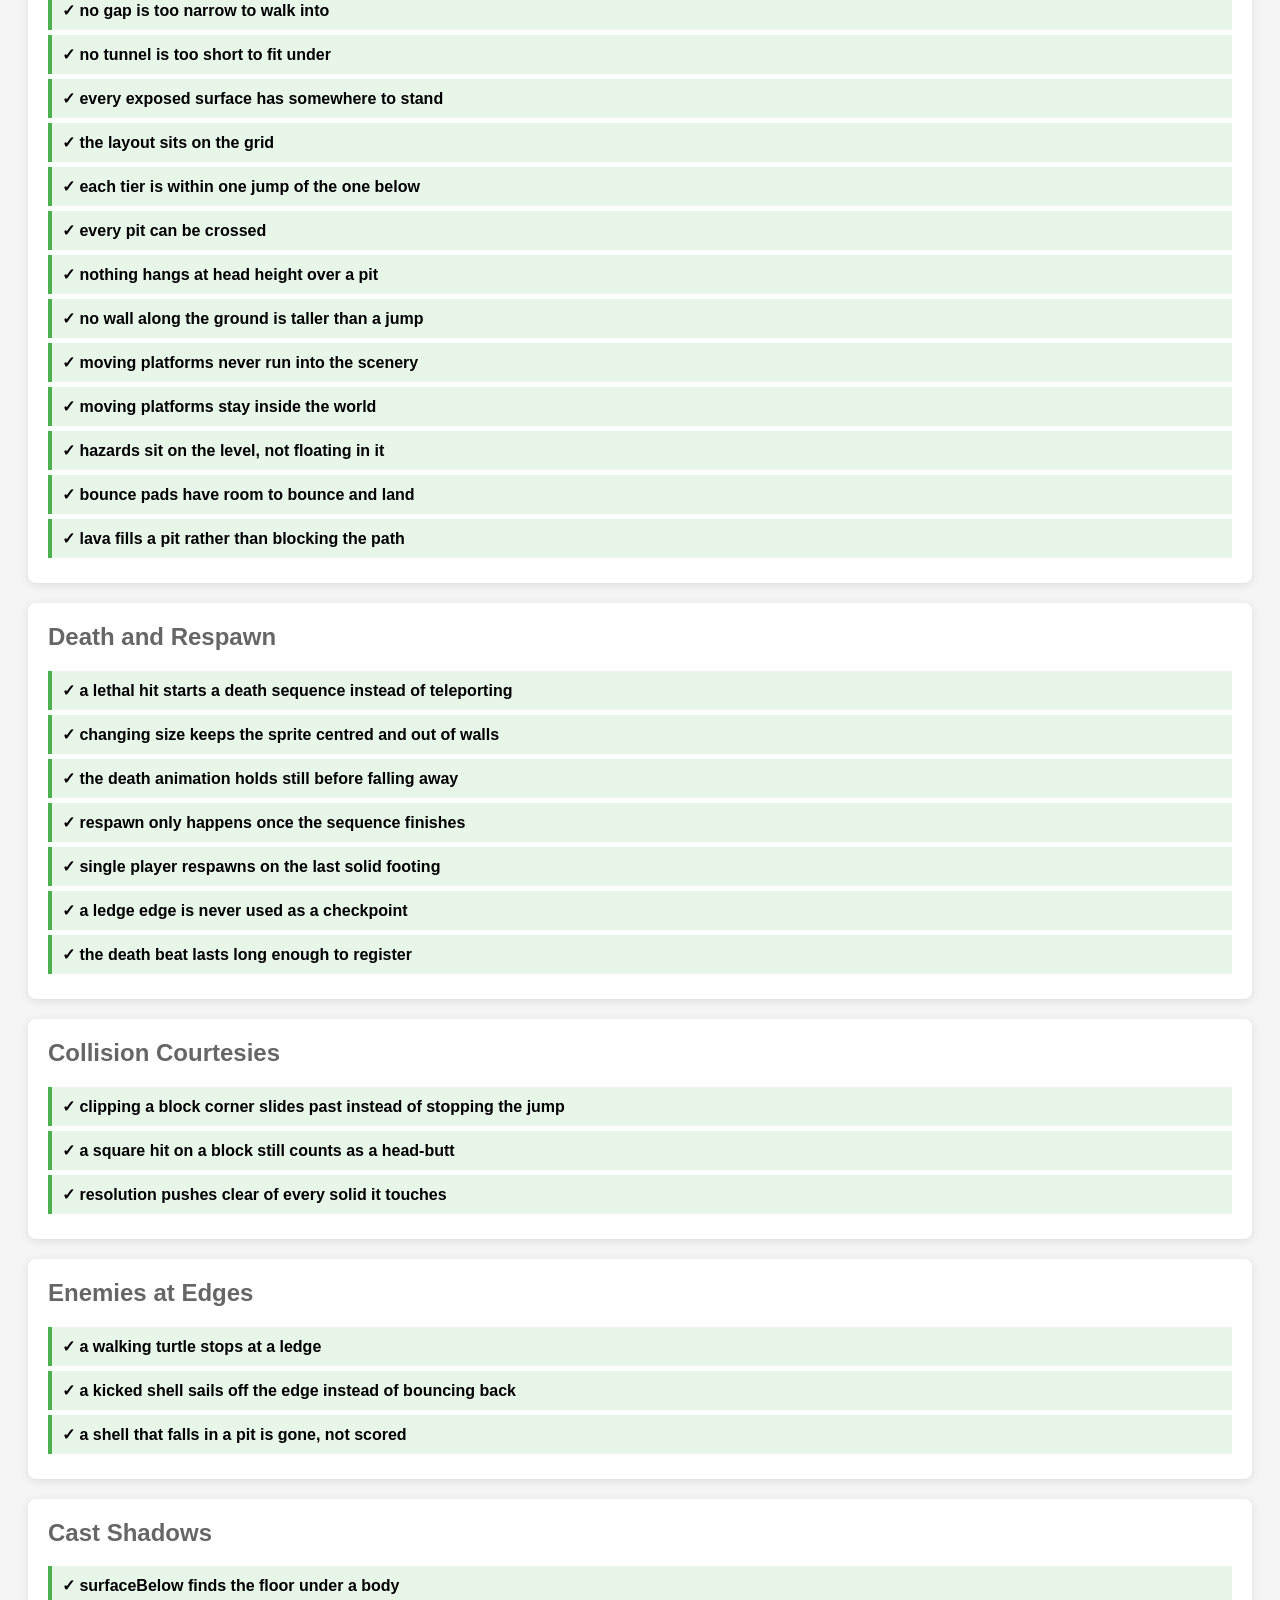
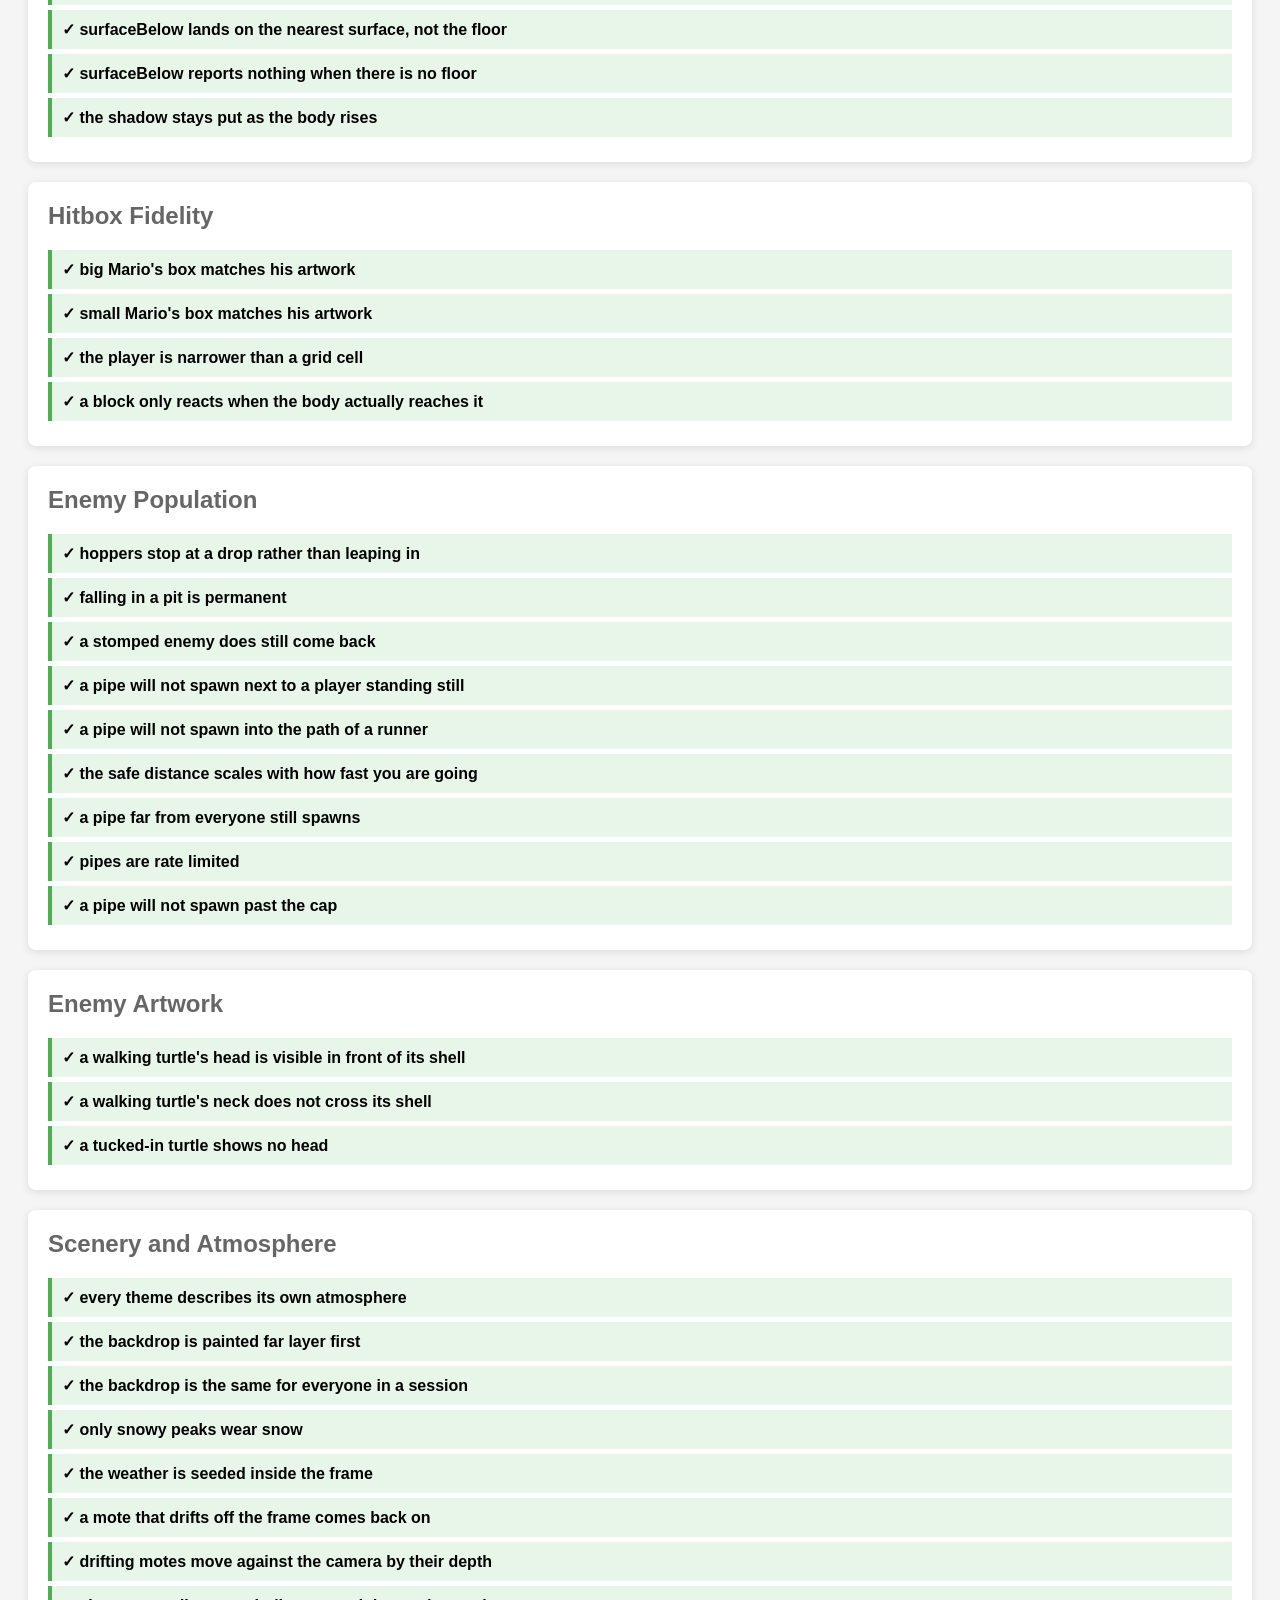
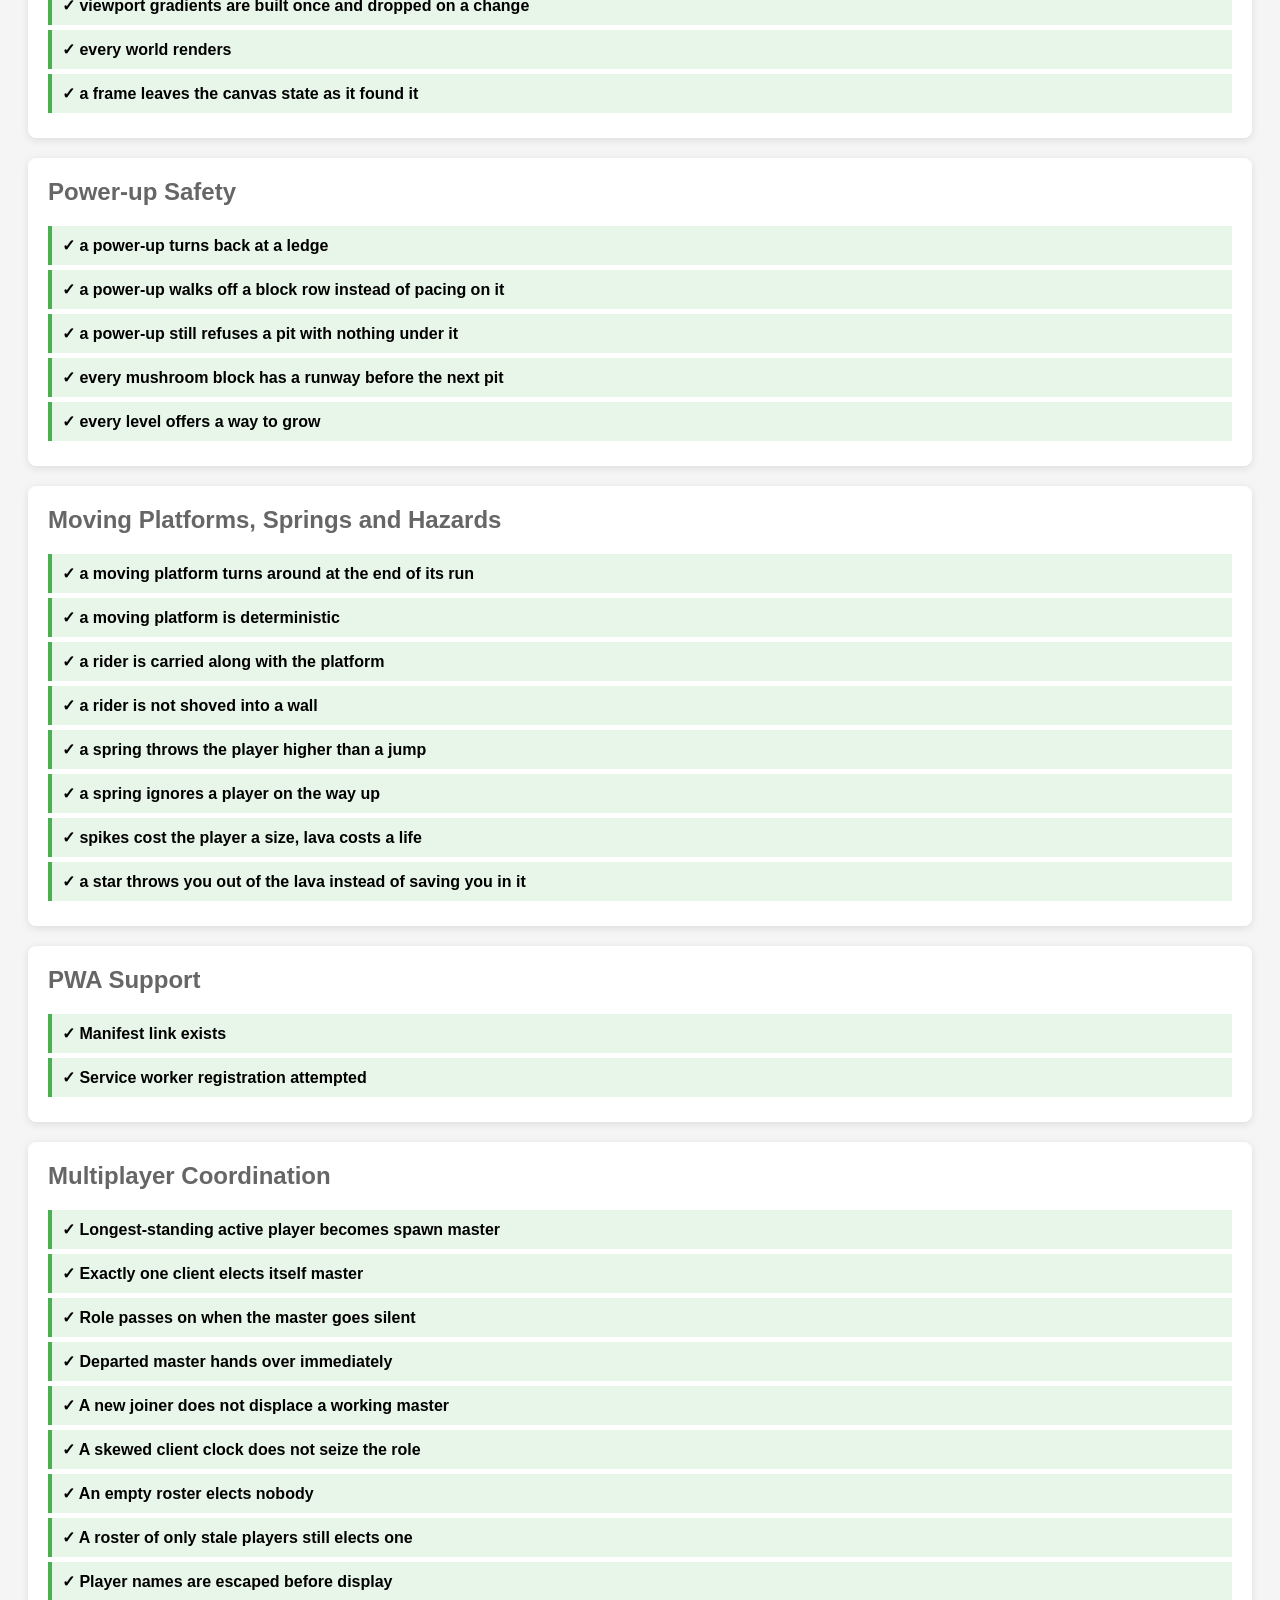
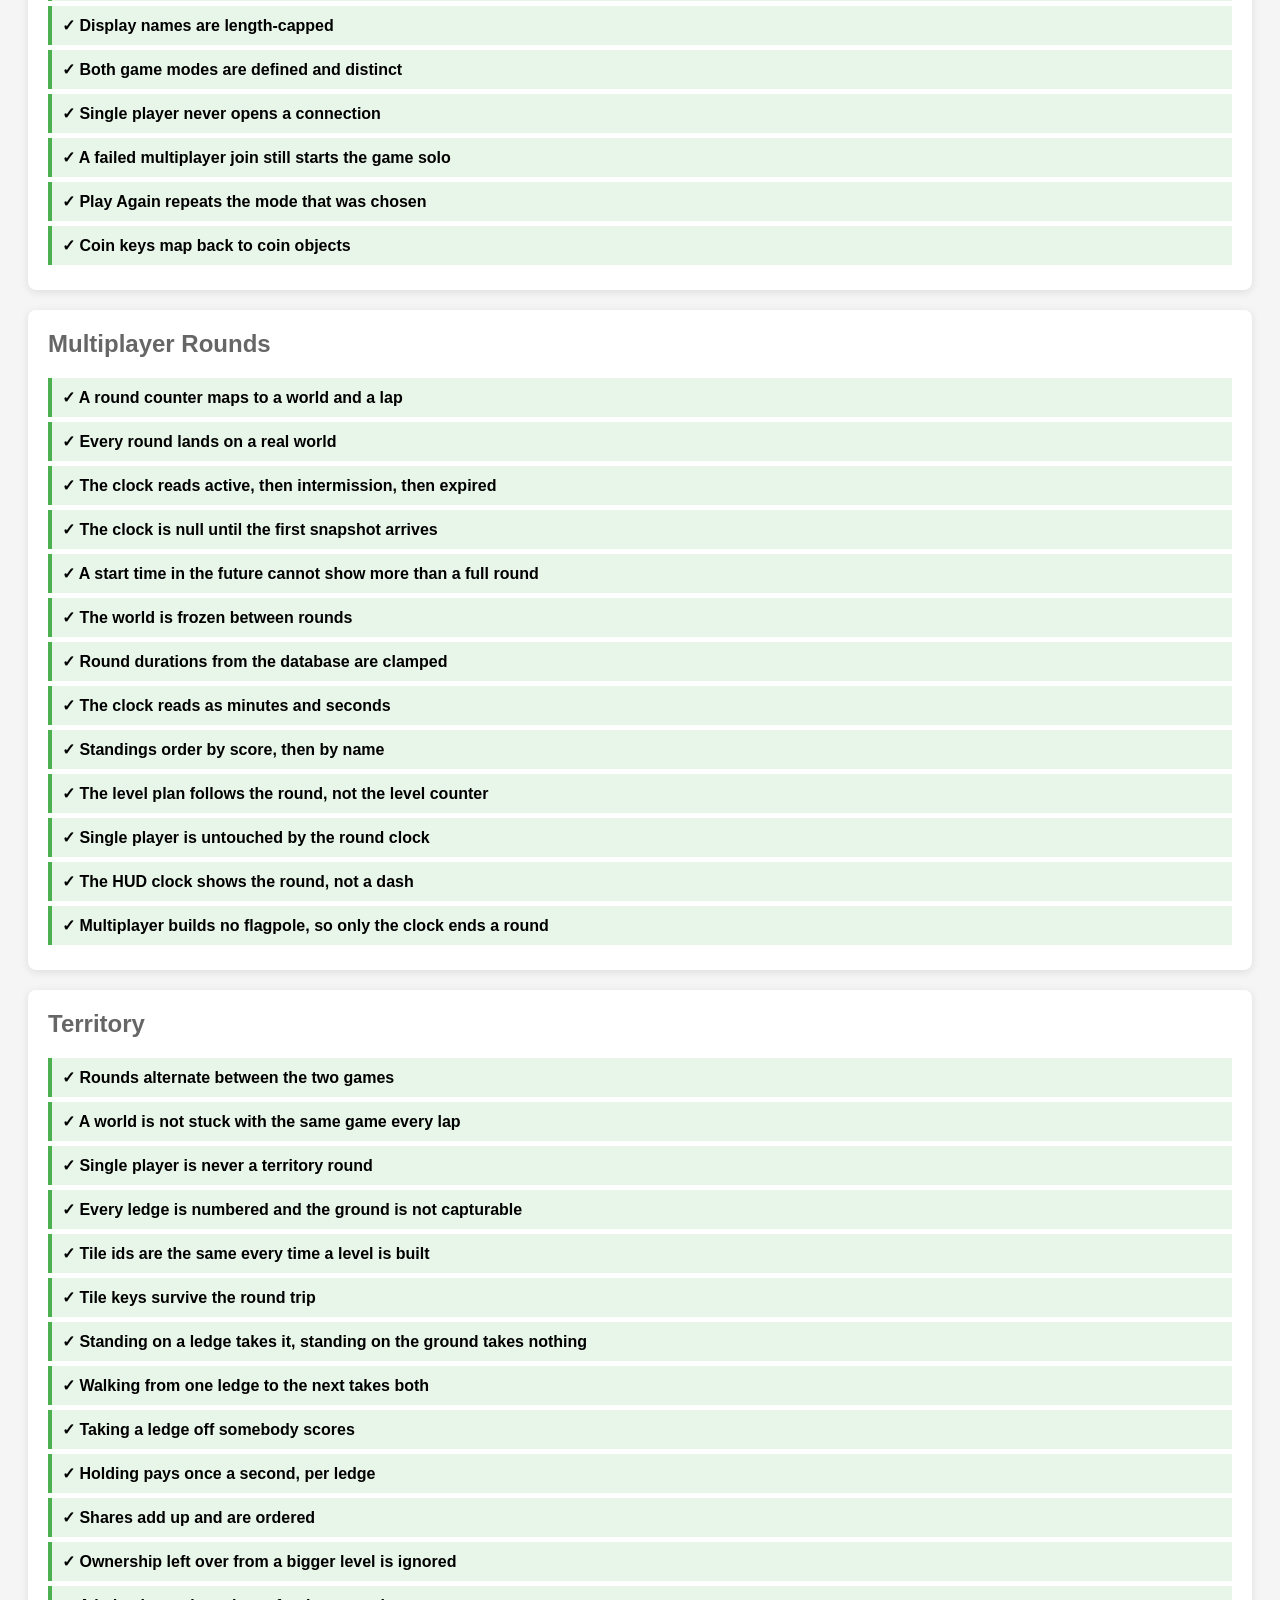
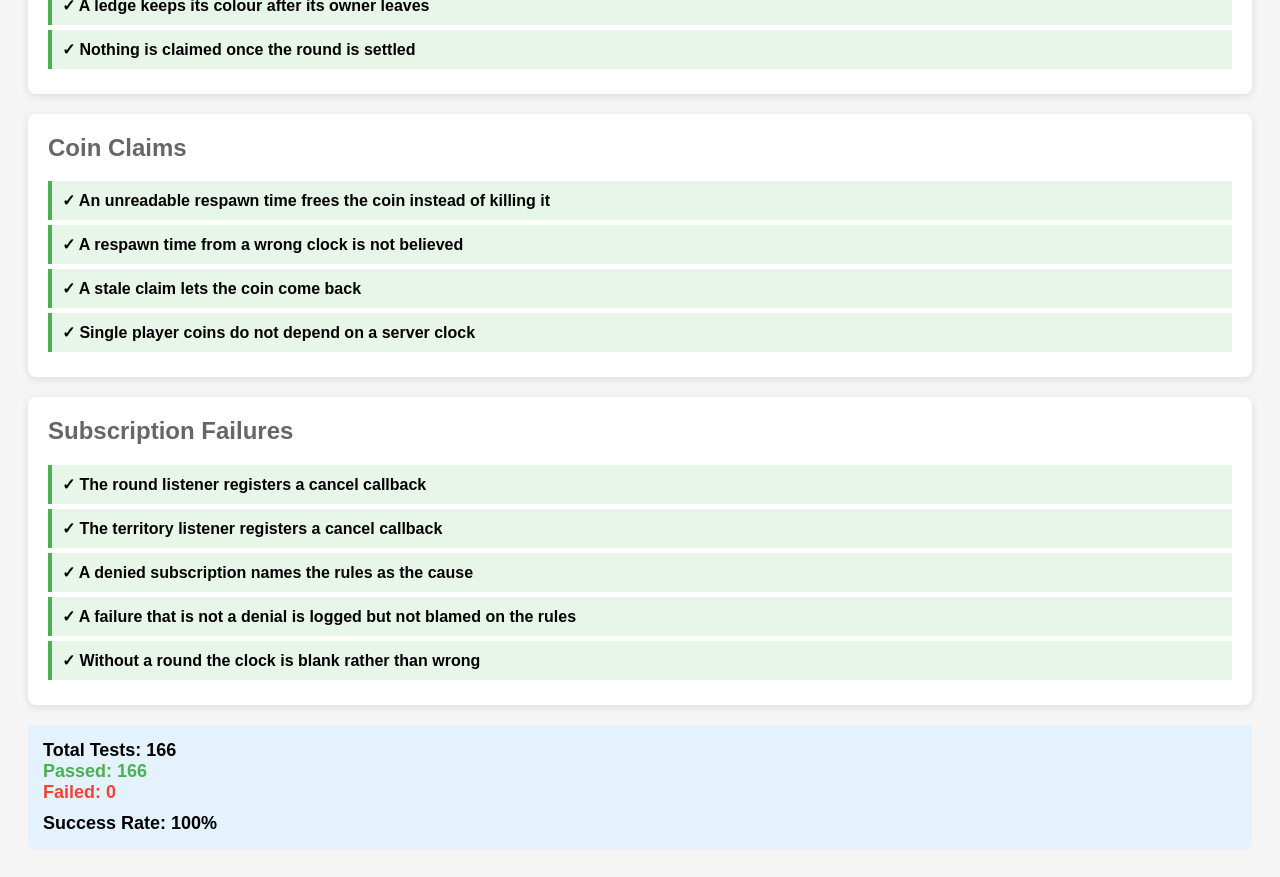
==== commit de507fc2: "Give every world its own air, and fix the depth it was drawn with The backdrop had two layers of sce" ====
--- a/tests.html
+++ b/tests.html
@@ -1348,7 +1348,157 @@
             assert(stray < 20 * dpr, `${stray} pixels drawn outside a tucked-in shell`);
         });
 
-        // Test Suite 19: Power-up safety
+        // Test Suite 19: Scenery and atmosphere
+        const sceneryTests = new TestRunner('Scenery and Atmosphere');
+
+        // Every renderer in the backdrop reads its colours out of the theme, so
+        // a world that forgets a field silently loses a whole layer.
+        sceneryTests.test('every theme describes its own atmosphere', () => {
+            const kinds = ['pollen', 'spray', 'motes', 'wisps', 'snow', 'embers'];
+            const lights = ['sun', 'above', 'below'];
+            const styles = ['puff', 'wisp', 'smoke'];
+
+            for (const [name, t] of Object.entries(THEMES)) {
+                assert(typeof t.haze === 'string', `${name} has no horizon haze`);
+                assert(typeof t.vignette === 'string', `${name} has no vignette`);
+                assert(t.ridge === null || typeof t.ridge === 'string', `${name} has a bad ridge`);
+                assert(t.clouds === null || styles.includes(t.cloudStyle), `${name} has a bad cloud style`);
+                assert(!t.shafts || lights.includes(t.shafts.kind), `${name} has a bad light kind`);
+                if (t.ambience) {
+                    assert(kinds.includes(t.ambience.kind), `${name} drifts something unknown`);
+                    assert(t.ambience.count > 0, `${name} has an empty ambience`);
+                }
+            }
+        });
+
+        sceneryTests.test('the backdrop is painted far layer first', () => {
+            initBackdrop();
+            const firstNear = hillPositions.findIndex(p => !p.far);
+            const lastFar = hillPositions.map(p => p.far).lastIndexOf(true);
+            assert(firstNear === -1 || lastFar < firstNear,
+                'a far backdrop piece is queued to paint over a near one');
+        });
+
+        sceneryTests.test('the backdrop is the same for everyone in a session', () => {
+            initBackdrop();
+            const first = JSON.stringify(hillPositions);
+            initBackdrop();
+            assertEqual(JSON.stringify(hillPositions), first,
+                'the backdrop is not deterministic, so no two players see one world');
+        });
+
+        // The bug this replaced: a snow cap went on every far hill, whatever the
+        // world, which put alpine summits on the hills behind a summer beach.
+        sceneryTests.test('only snowy peaks wear snow', () => {
+            const whitePixels = (snowy, far) => {
+                ctx.clearRect(0, 0, view.w, view.h);
+                theme = THEMES.coast;
+                drawHill(view.w / 2, { x: 0, scale: 1, far, tone: 0.5 }, view.h * 0.7, snowy, far);
+                const data = ctx.getImageData(0, 0, canvas.width, canvas.height).data;
+                let white = 0;
+                for (let i = 0; i < data.length; i += 4) {
+                    if (data[i + 3] > 60 && data[i] > 235 && data[i + 1] > 235 && data[i + 2] > 235) white++;
+                }
+                return white;
+            };
+
+            // Both layers: it was the far one that used to wear snow regardless.
+            const bareNear = whitePixels(false, false);
+            const bareFar = whitePixels(false, true);
+            const snowy = whitePixels(true, false);
+            theme = THEMES.overworld;
+            assert(bareNear < 50, `${bareNear} pixels of snow on a near hill that is not snowy`);
+            assert(bareFar < 50, `${bareFar} pixels of snow on a far hill that is not snowy`);
+            assert(snowy > bareNear + 500, 'a snowy peak has no snow on it');
+        });
+
+        sceneryTests.test('the weather is seeded inside the frame', () => {
+            theme = THEMES.ice;
+            initAmbience();
+            assertEqual(ambience.motes.length, THEMES.ice.ambience.count, 'wrong number of motes');
+            const stray = ambience.motes.filter(m =>
+                m.x < 0 || m.x > view.w || m.y < 0 || m.y > view.h);
+            theme = THEMES.overworld;
+            assertEqual(stray.length, 0, `${stray.length} motes seeded outside the frame`);
+        });
+
+        sceneryTests.test('a mote that drifts off the frame comes back on', () => {
+            const escaped = { x: view.w + 200, y: -200 };
+            wrapMote(escaped);
+            assert(escaped.x <= view.w + 40 && escaped.x >= -40, `x escaped to ${escaped.x}`);
+            assert(escaped.y <= view.h + 40 && escaped.y >= -40, `y escaped to ${escaped.y}`);
+        });
+
+        // Depth is the whole point of the layer: a mote close to the camera has
+        // to sweep past faster than one further away.
+        sceneryTests.test('drifting motes move against the camera by their depth', () => {
+            theme = THEMES.cave;
+            initAmbience();
+
+            // Two motes side by side in the middle of the frame, one close to
+            // the camera and one far off - far enough from the edges that
+            // neither wraps around during the step being measured.
+            const mote = (depth) => ({ x: view.w / 2, y: view.h / 2, depth, size: 2, phase: 0, drift: 0.5 });
+            const near = mote(0.9);
+            const far = mote(0.2);
+            ambience.motes = [near, far];
+            ambience.cameraX = gameState.camera.x;
+            ambience.cameraY = gameState.camera.y;
+
+            gameState.camera.x += 60;
+            updateAmbience();
+            gameState.camera.x -= 60;
+            theme = THEMES.overworld;
+
+            assert(view.w / 2 - near.x > view.w / 2 - far.x + 20,
+                'both motes moved with the camera by the same amount - there is no parallax');
+        });
+
+        sceneryTests.test('viewport gradients are built once and dropped on a change', () => {
+            invalidateGradients();
+            const first = cachedGradient('test', () => ctx.createLinearGradient(0, 0, 0, 10));
+            assert(cachedGradient('test', () => null) === first, 'the gradient was rebuilt');
+            invalidateGradients();
+            assert(cachedGradient('test', () => ctx.createLinearGradient(0, 0, 0, 10)) !== first,
+                'a stale gradient survived the theme change');
+        });
+
+        sceneryTests.test('every world renders', () => {
+            for (let level = 1; level <= LEVELS.length; level++) {
+                gameState.level = level;
+                initLevel();
+                rebuildSolids();
+                render();   // throws if a theme is missing what a renderer reads
+            }
+            gameState.level = 1;
+            initLevel();
+        });
+
+        // Canvas state is a stack, and a draw that saves without restoring
+        // corrupts every frame after it rather than its own.
+        sceneryTests.test('a frame leaves the canvas state as it found it', () => {
+            initLevel();
+            rebuildSolids();
+
+            const save = ctx.save.bind(ctx);
+            const restore = ctx.restore.bind(ctx);
+            let depth = 0;
+            let deepestUnwind = 0;
+            ctx.save = () => { depth++; save(); };
+            ctx.restore = () => { depth--; deepestUnwind = Math.min(deepestUnwind, depth); restore(); };
+
+            try {
+                render();
+            } finally {
+                delete ctx.save;
+                delete ctx.restore;
+            }
+
+            assertEqual(depth, 0, `${depth} canvas states left on the stack by one frame`);
+            assertEqual(deepestUnwind, 0, 'a frame restored a canvas state it never saved');
+        });
+
+        // Test Suite 20: Power-up safety
         const powerUpTests = new TestRunner('Power-up Safety');
 
         powerUpTests.test('a power-up turns back at a ledge', () => {
@@ -2634,6 +2784,7 @@
                 hitboxTests,
                 populationTests,
                 artTests,
+                sceneryTests,
                 powerUpTests,
                 rideTests,
                 pwaTests,
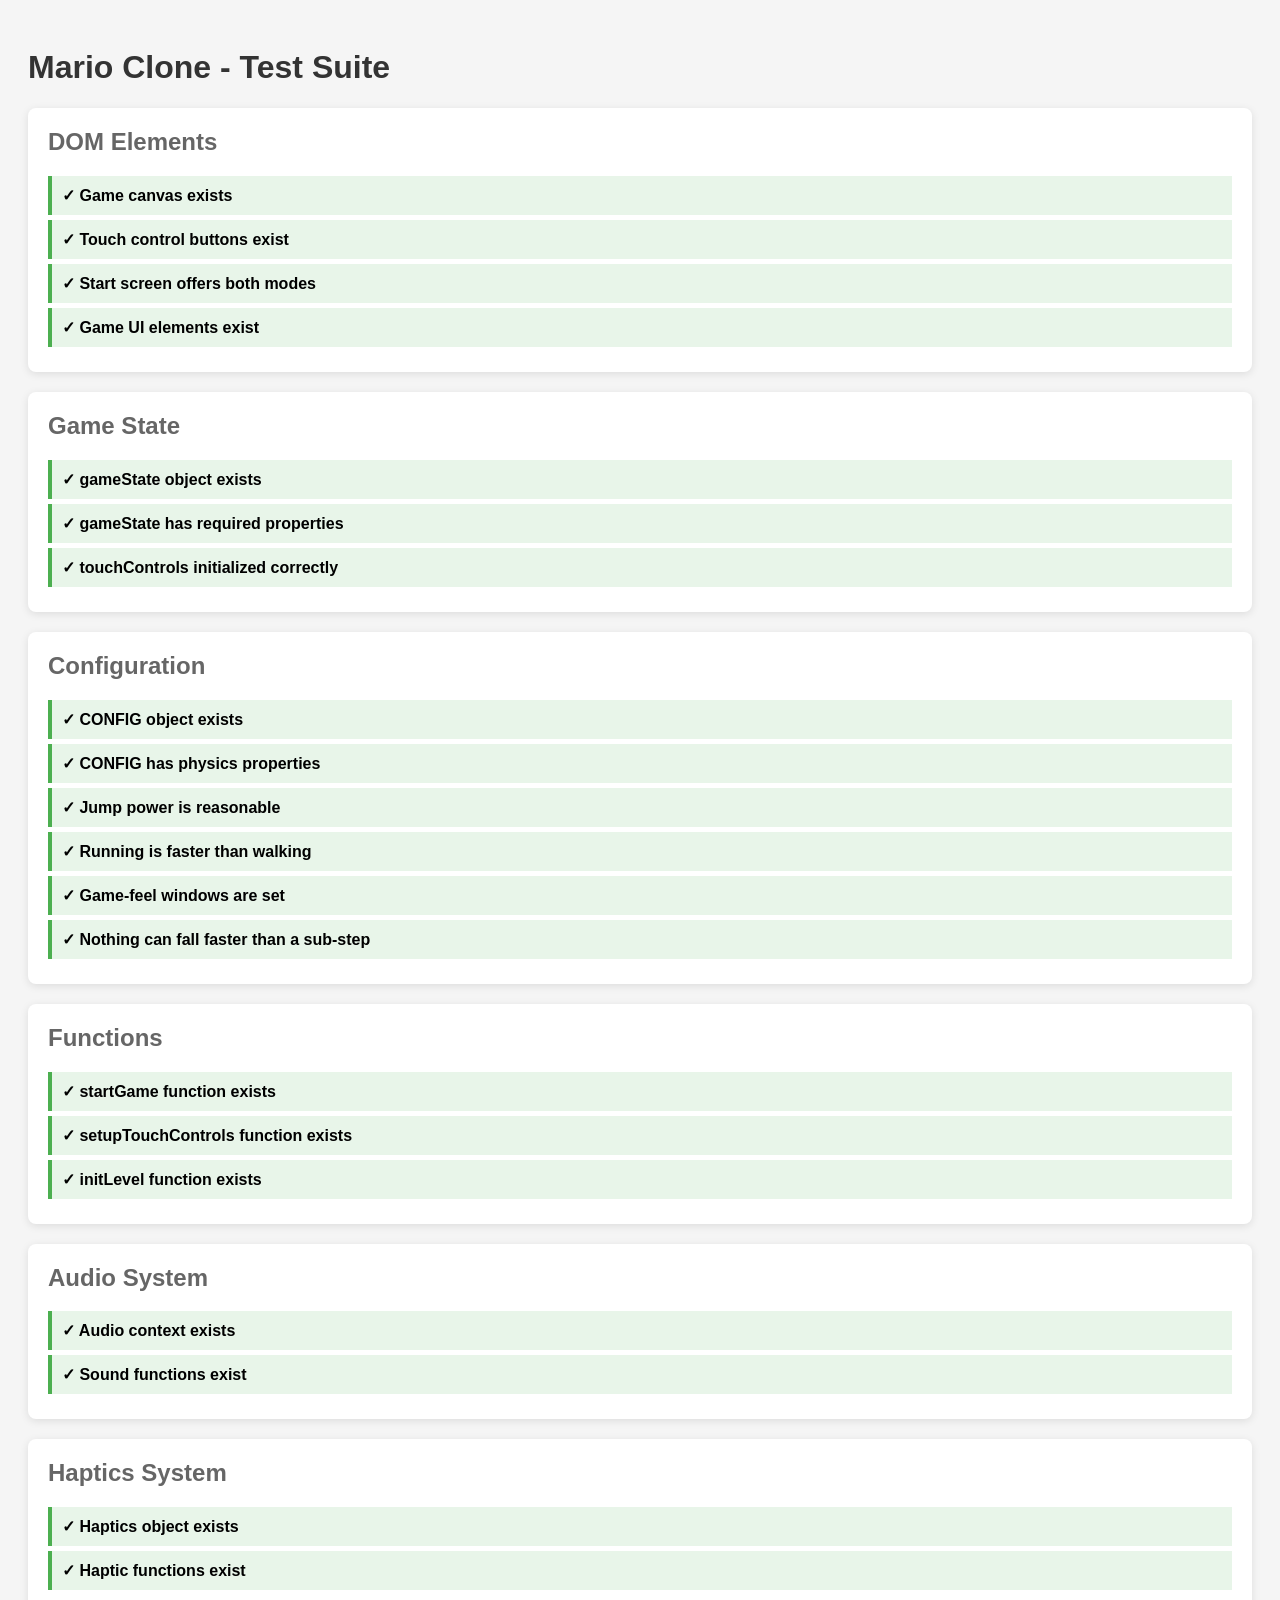
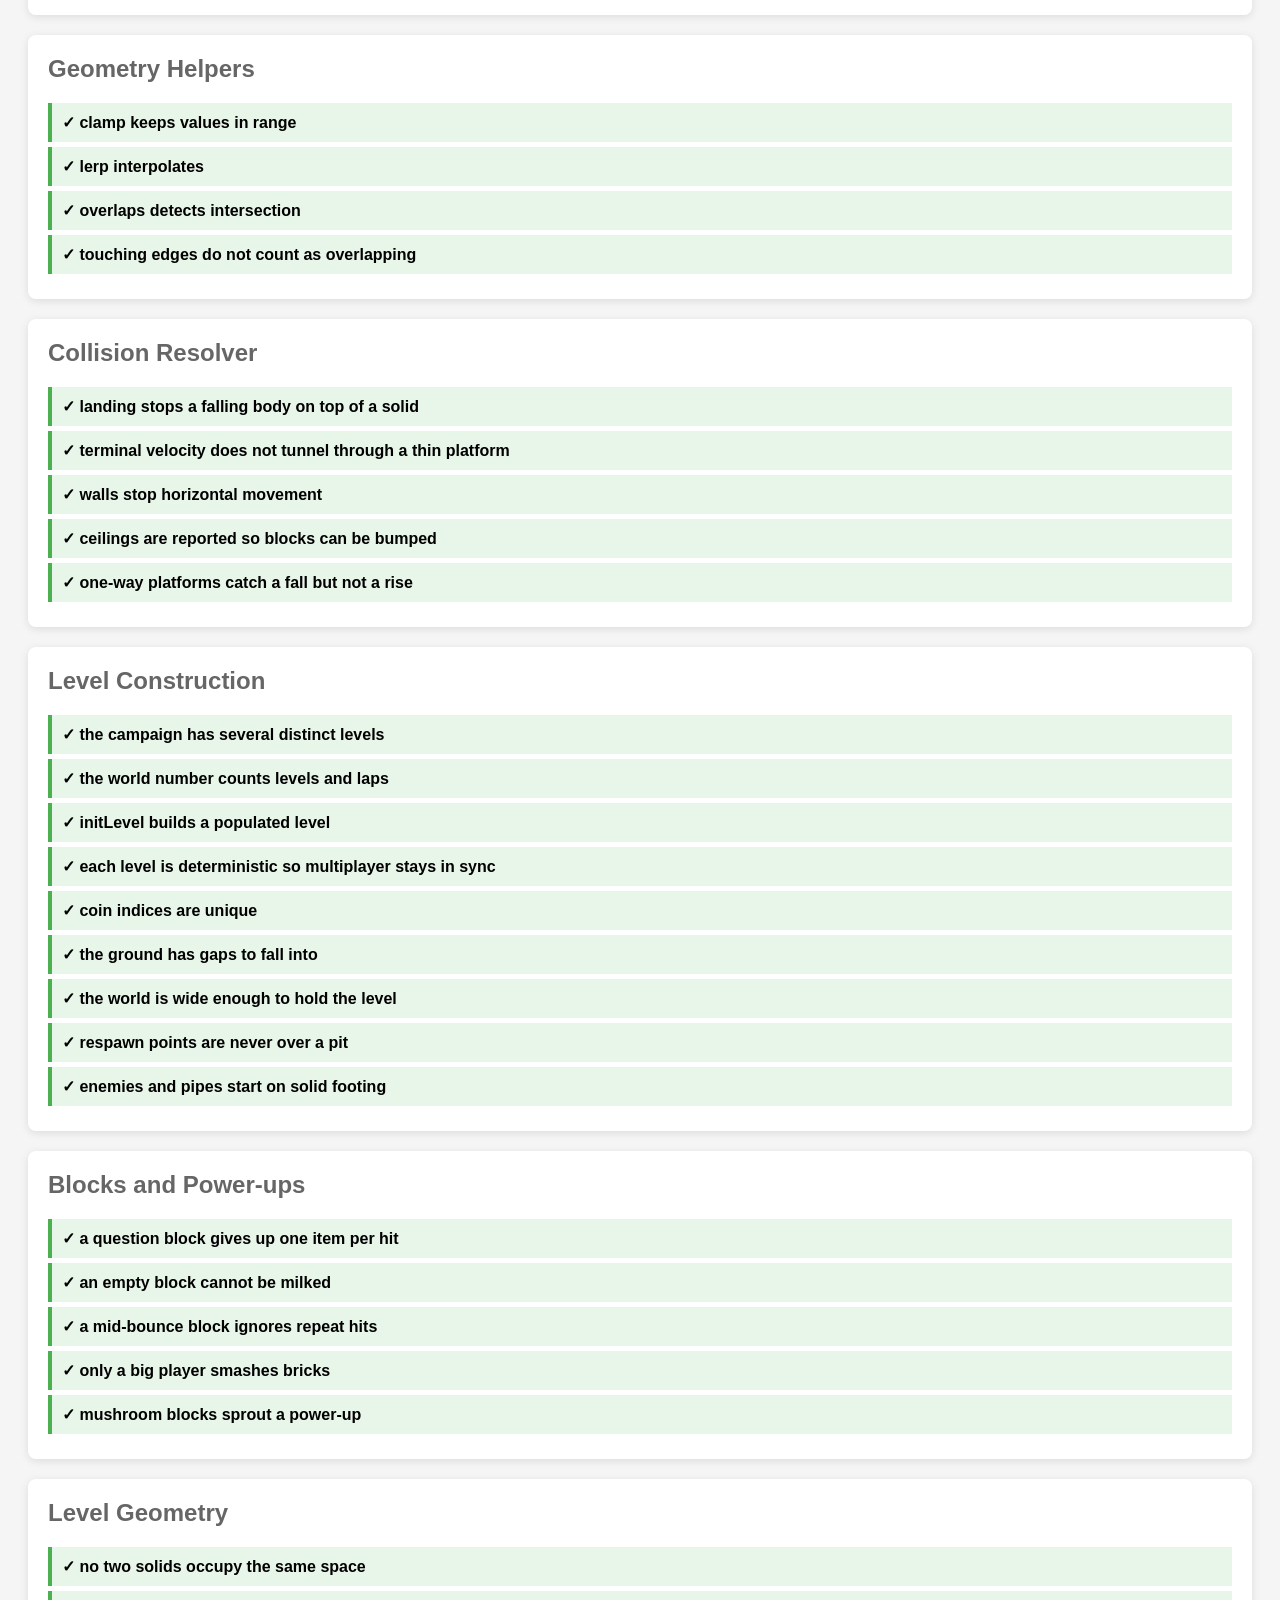
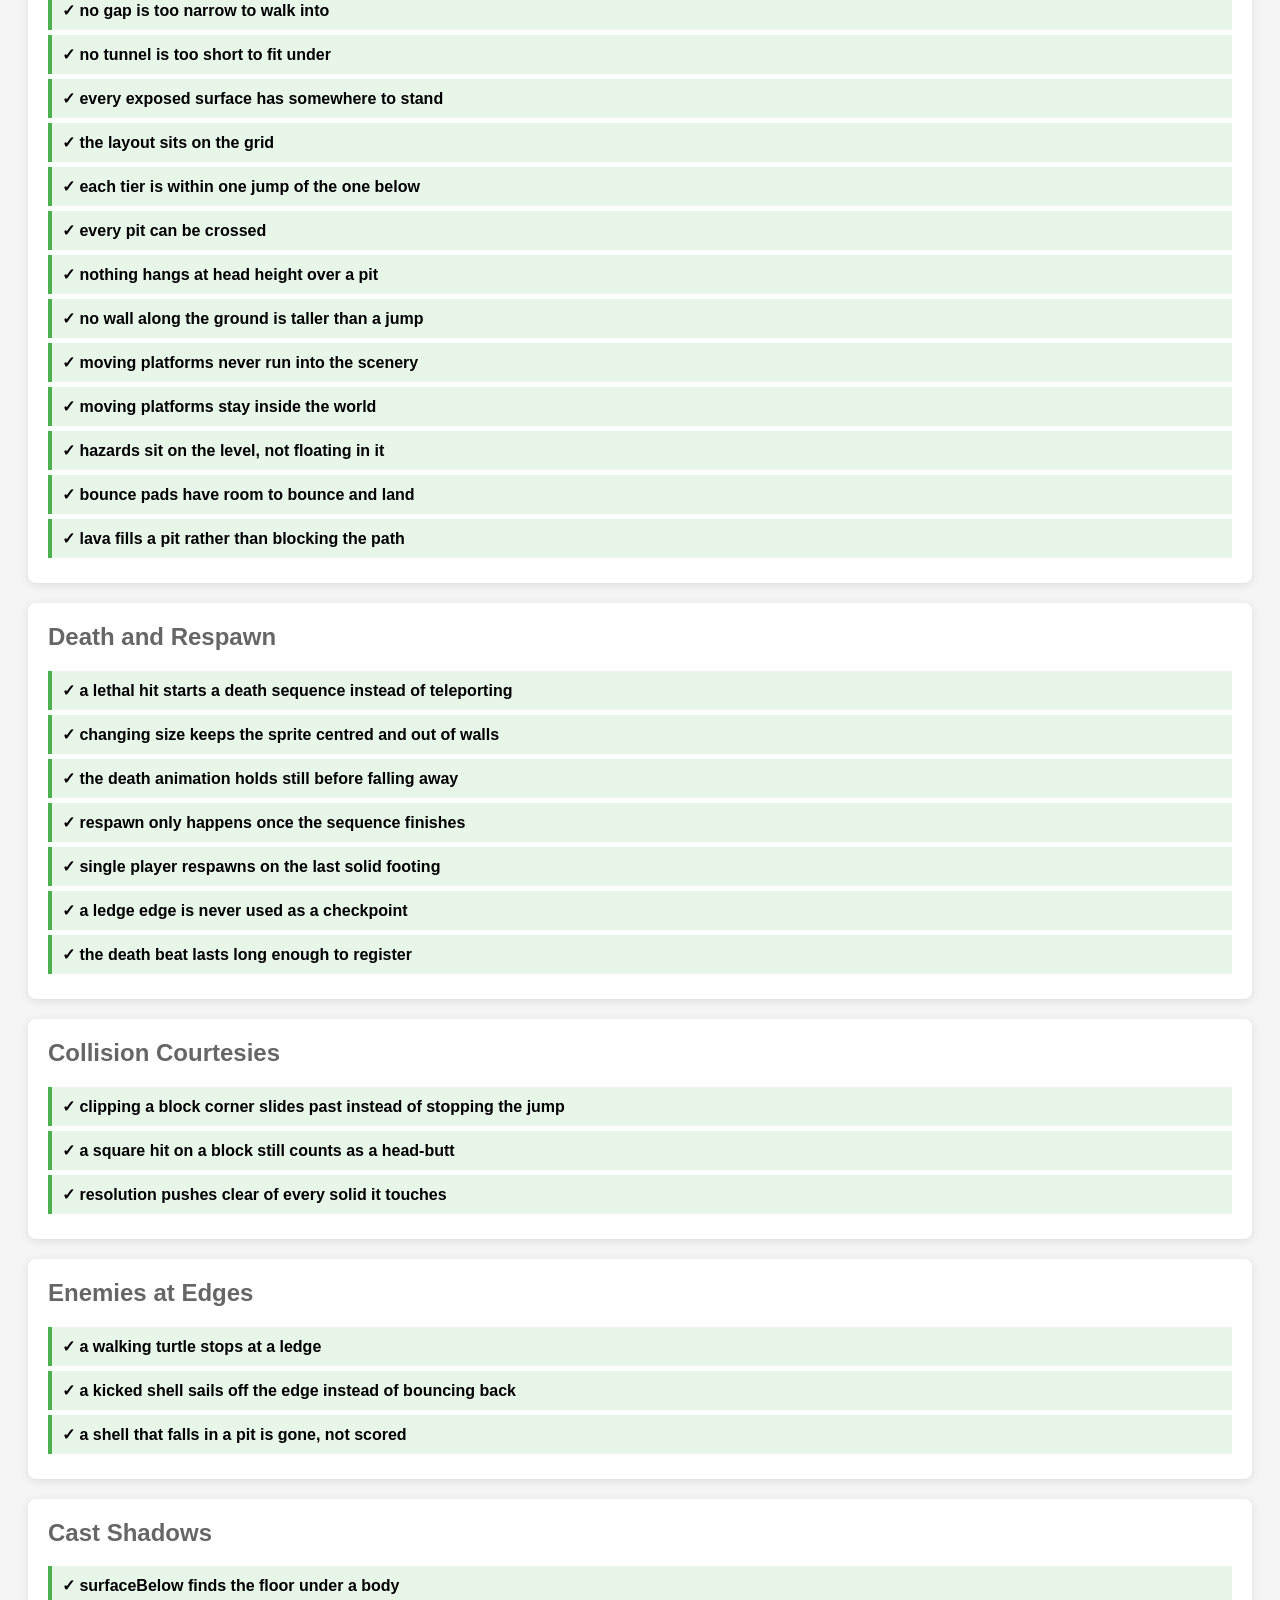
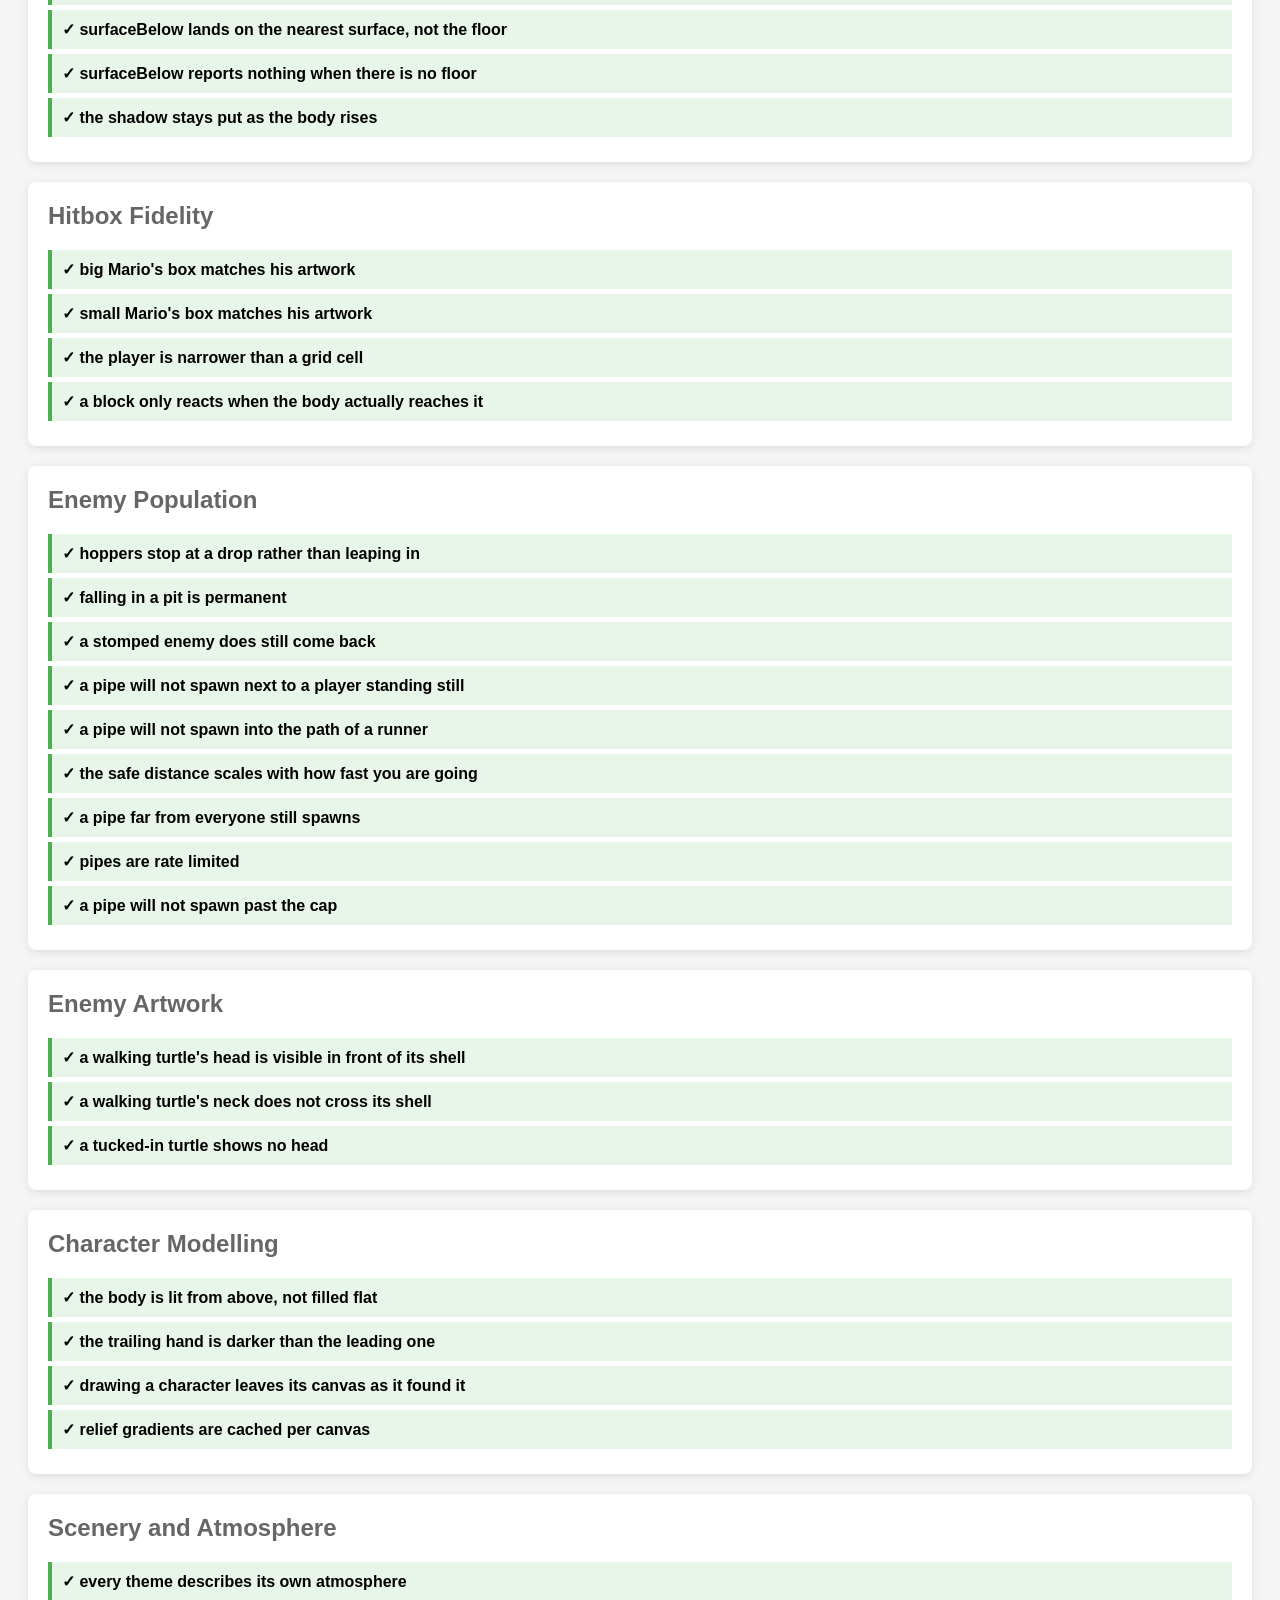
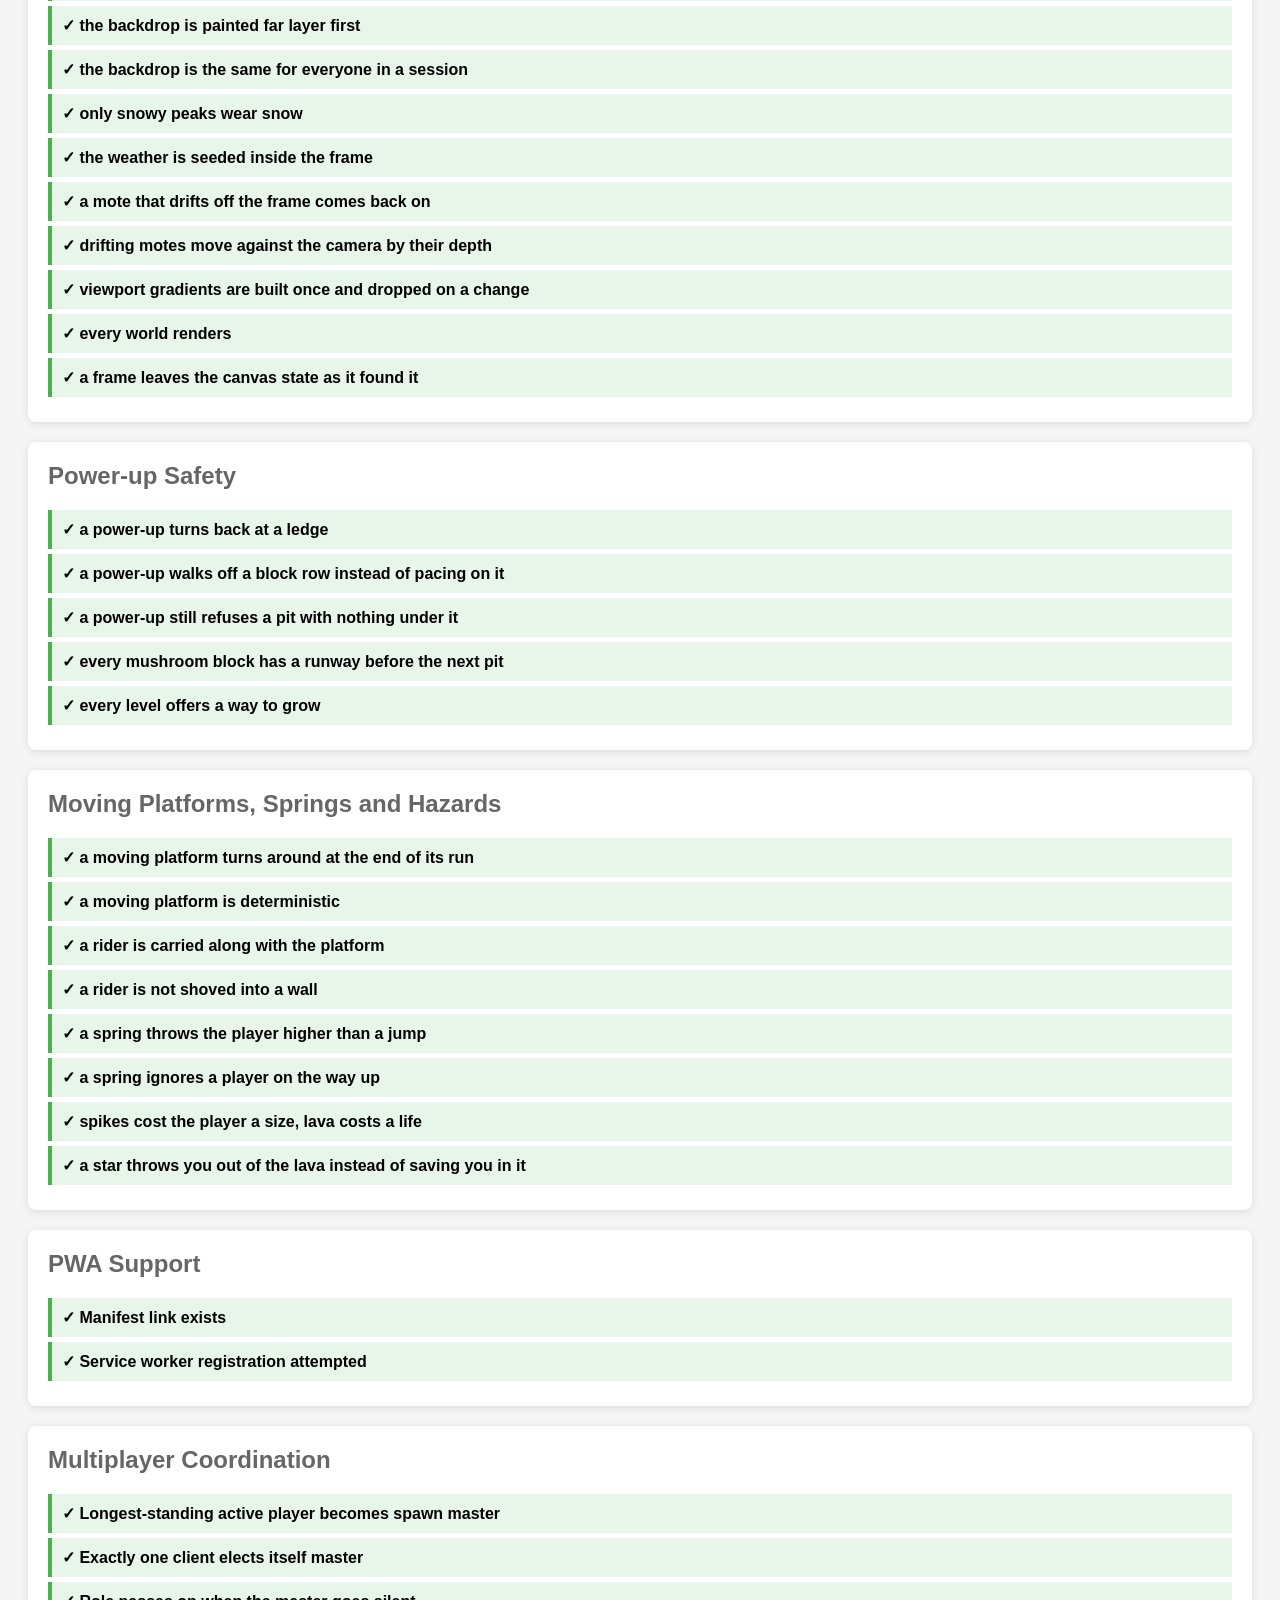
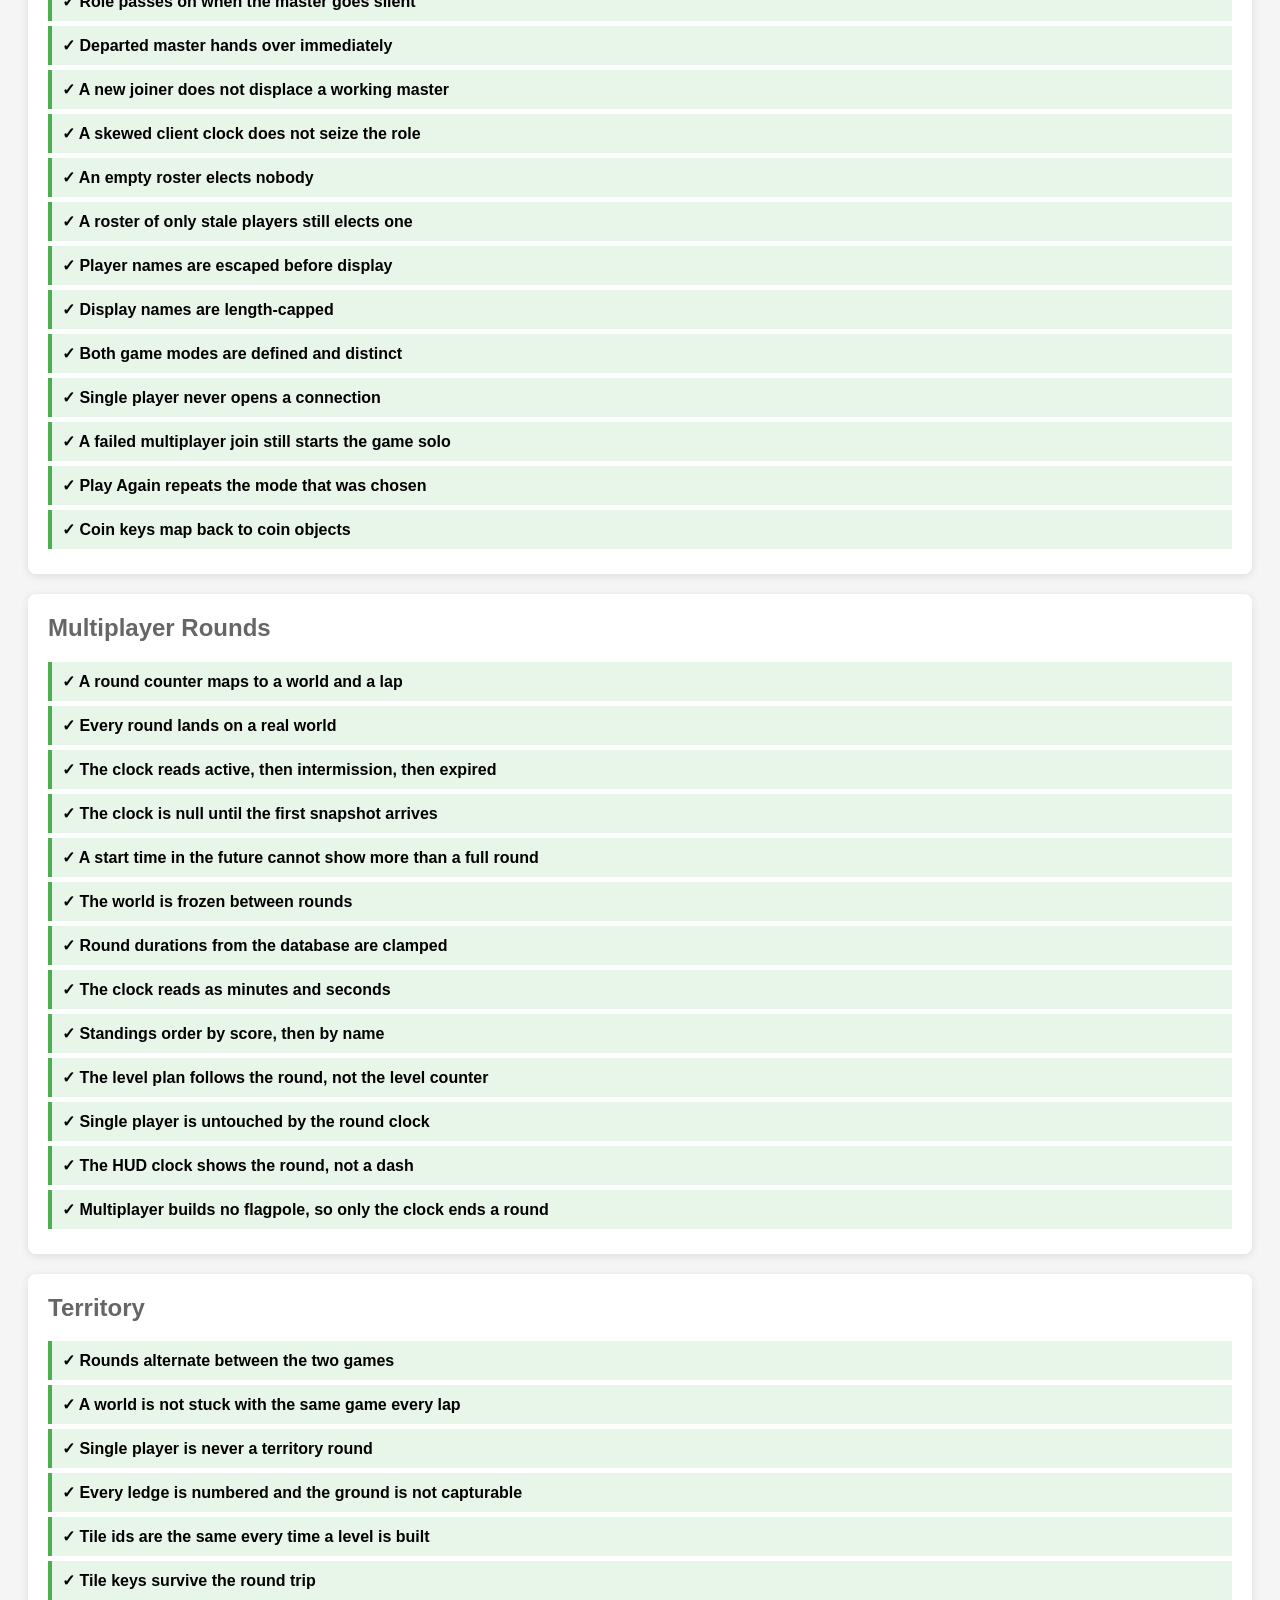
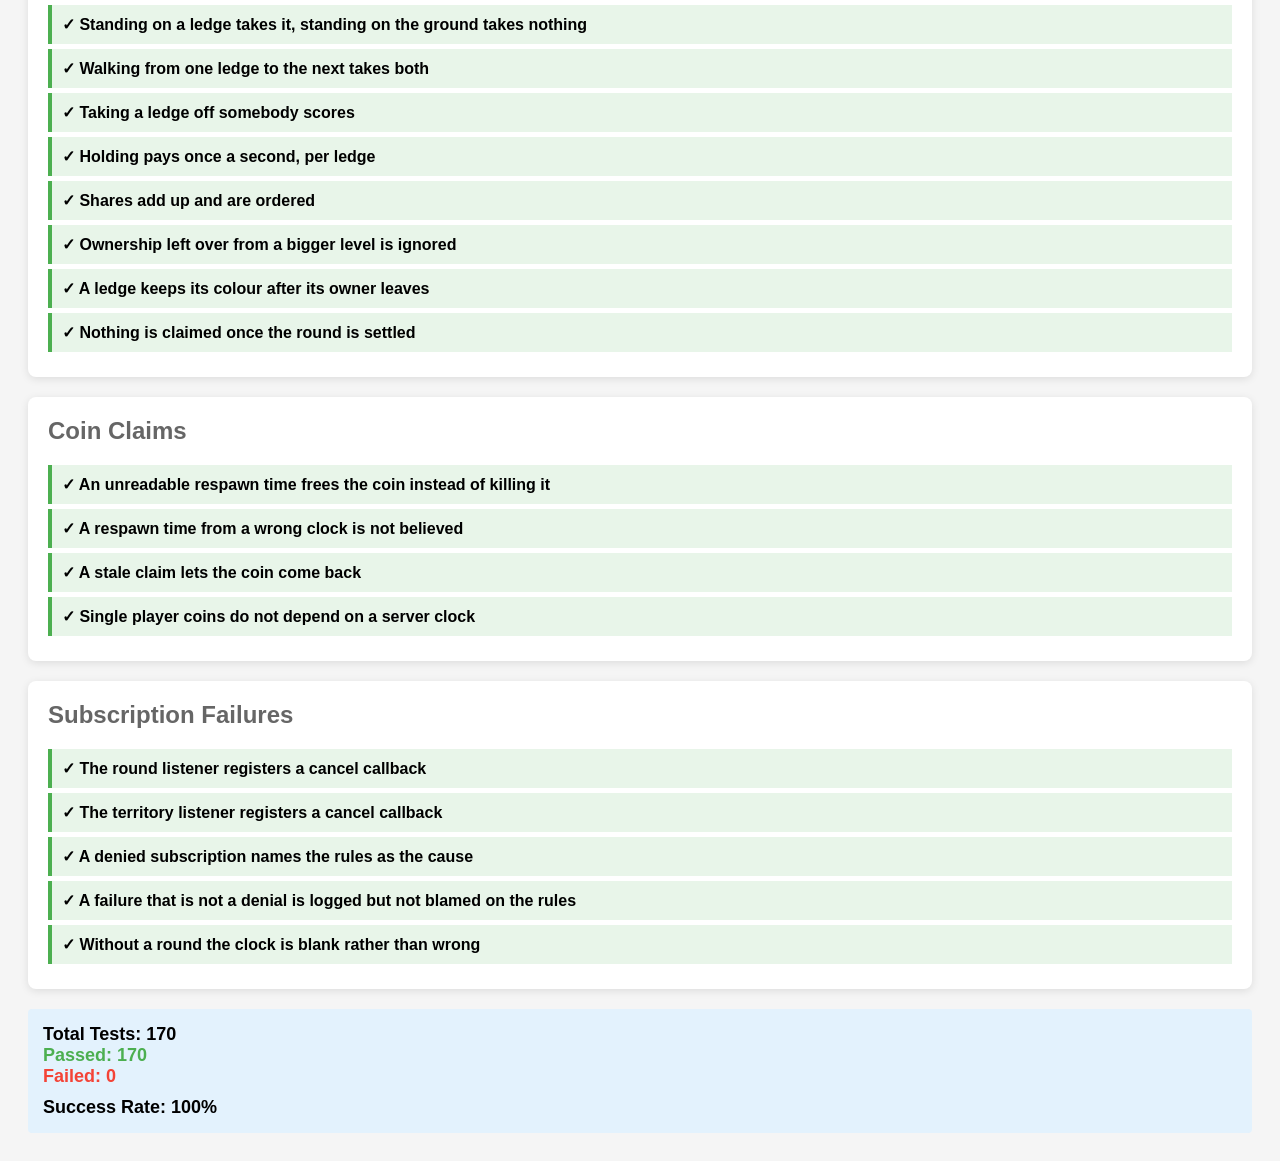
==== commit 6219d7e1: "Model the cast, and stop the sprites reading as cut-outs The characters were the last flat thing in " ====
--- a/tests.html
+++ b/tests.html
@@ -1348,7 +1348,90 @@
             assert(stray < 20 * dpr, `${stray} pixels drawn outside a tucked-in shell`);
         });
 
-        // Test Suite 19: Scenery and atmosphere
+        // Test Suite 19: Character modelling
+        const modelTests = new TestRunner('Character Modelling');
+
+        // Draws the idle sprite to a scratch canvas and hands back its pixels.
+        // Idle, because that is the pose whose silhouette the hitbox suite
+        // holds to the collision box.
+        function spritePixels() {
+            const BOX = 200, ox = 80, oy = 80;
+            const c = document.createElement('canvas');
+            c.width = BOX; c.height = BOX;
+            const g = c.getContext('2d');
+            drawMarioSprite(g, {
+                x: ox, y: oy, width: CONFIG.PLAYER_WIDTH, height: CONFIG.PLAYER_SIZE,
+                big: true, direction: 1, palette: PLAYER_COLORS[0], alpha: 1, squash: 1,
+                onGround: true, velocityY: 0, walkPhase: 0, moving: false, skidding: false,
+            });
+            const data = g.getImageData(0, 0, BOX, BOX).data;
+            // Mean brightness of the opaque pixels in a box, in sprite units:
+            // u = 1 at this size, with the feet on the origin.
+            return (left, top, width, height) => {
+                let total = 0, count = 0;
+                for (let y = top; y < top + height; y++) {
+                    for (let x = left; x < left + width; x++) {
+                        const i = ((y + oy + 40) * BOX + (x + ox + CONFIG.PLAYER_WIDTH / 2)) * 4;
+                        if (data[i + 3] < 200) continue;
+                        total += (data[i] + data[i + 1] + data[i + 2]) / 3;
+                        count++;
+                    }
+                }
+                assert(count > 4, `nothing drawn in the box at ${left},${top}`);
+                return total / count;
+            };
+        }
+
+        // Flat fills are what made the cast read as cardboard. Every solid body
+        // is filled and then modelled, lit at the top and shaded at the base.
+        modelTests.test('the body is lit from above, not filled flat', () => {
+            const brightness = spritePixels();
+            const top = brightness(-3, -19, 6, 4);      // upper chest of the overalls
+            const bottom = brightness(-3, -11, 6, 3);   // and its lower hem
+            assert(top > bottom + 12,
+                `the body is flat: ${Math.round(top)} at the top against ${Math.round(bottom)} at the hem`);
+        });
+
+        // The far arm and the far leg are painted into their own shadow, which
+        // is most of what separates a limb from the body behind it.
+        modelTests.test('the trailing hand is darker than the leading one', () => {
+            const brightness = spritePixels();
+            const near = brightness(9, -18, 5, 5);
+            const far = brightness(-14, -18, 5, 5);
+            assert(near > far + 10,
+                `both hands are the same shade: ${Math.round(near)} against ${Math.round(far)}`);
+        });
+
+        modelTests.test('drawing a character leaves its canvas as it found it', () => {
+            const c = document.createElement('canvas');
+            c.width = 120; c.height = 120;
+            const g = c.getContext('2d');
+            const save = g.save.bind(g);
+            const restore = g.restore.bind(g);
+            let depth = 0;
+            g.save = () => { depth++; save(); };
+            g.restore = () => { depth--; restore(); };
+
+            drawMarioSprite(g, {
+                x: 40, y: 40, width: CONFIG.PLAYER_WIDTH, height: CONFIG.PLAYER_SIZE,
+                big: true, direction: -1, palette: PLAYER_COLORS[2], alpha: 0.5, squash: 1.2,
+                onGround: false, velocityY: -8, walkPhase: 2, moving: true, skidding: true,
+            });
+
+            assertEqual(depth, 0, `${depth} canvas states left behind by one sprite`);
+        });
+
+        // A gradient belongs to the context that made it, and the sprite is
+        // drawn to an off-screen canvas by these very tests.
+        modelTests.test('relief gradients are cached per canvas', () => {
+            const a = document.createElement('canvas').getContext('2d');
+            const b = document.createElement('canvas').getContext('2d');
+            assert(reliefGradient(a, 20) === reliefGradient(a, 20), 'the gradient was rebuilt');
+            assert(reliefGradient(a, 20) !== reliefGradient(b, 20), 'one canvas got another canvas\'s gradient');
+            assert(reliefGradient(a, 20) !== reliefGradient(a, 40), 'two heights shared one gradient');
+        });
+
+        // Test Suite 20: Scenery and atmosphere
         const sceneryTests = new TestRunner('Scenery and Atmosphere');
 
         // Every renderer in the backdrop reads its colours out of the theme, so
@@ -1498,7 +1581,7 @@
             assertEqual(deepestUnwind, 0, 'a frame restored a canvas state it never saved');
         });
 
-        // Test Suite 20: Power-up safety
+        // Test Suite 21: Power-up safety
         const powerUpTests = new TestRunner('Power-up Safety');
 
         powerUpTests.test('a power-up turns back at a ledge', () => {
@@ -2784,6 +2867,7 @@
                 hitboxTests,
                 populationTests,
                 artTests,
+                modelTests,
                 sceneryTests,
                 powerUpTests,
                 rideTests,
